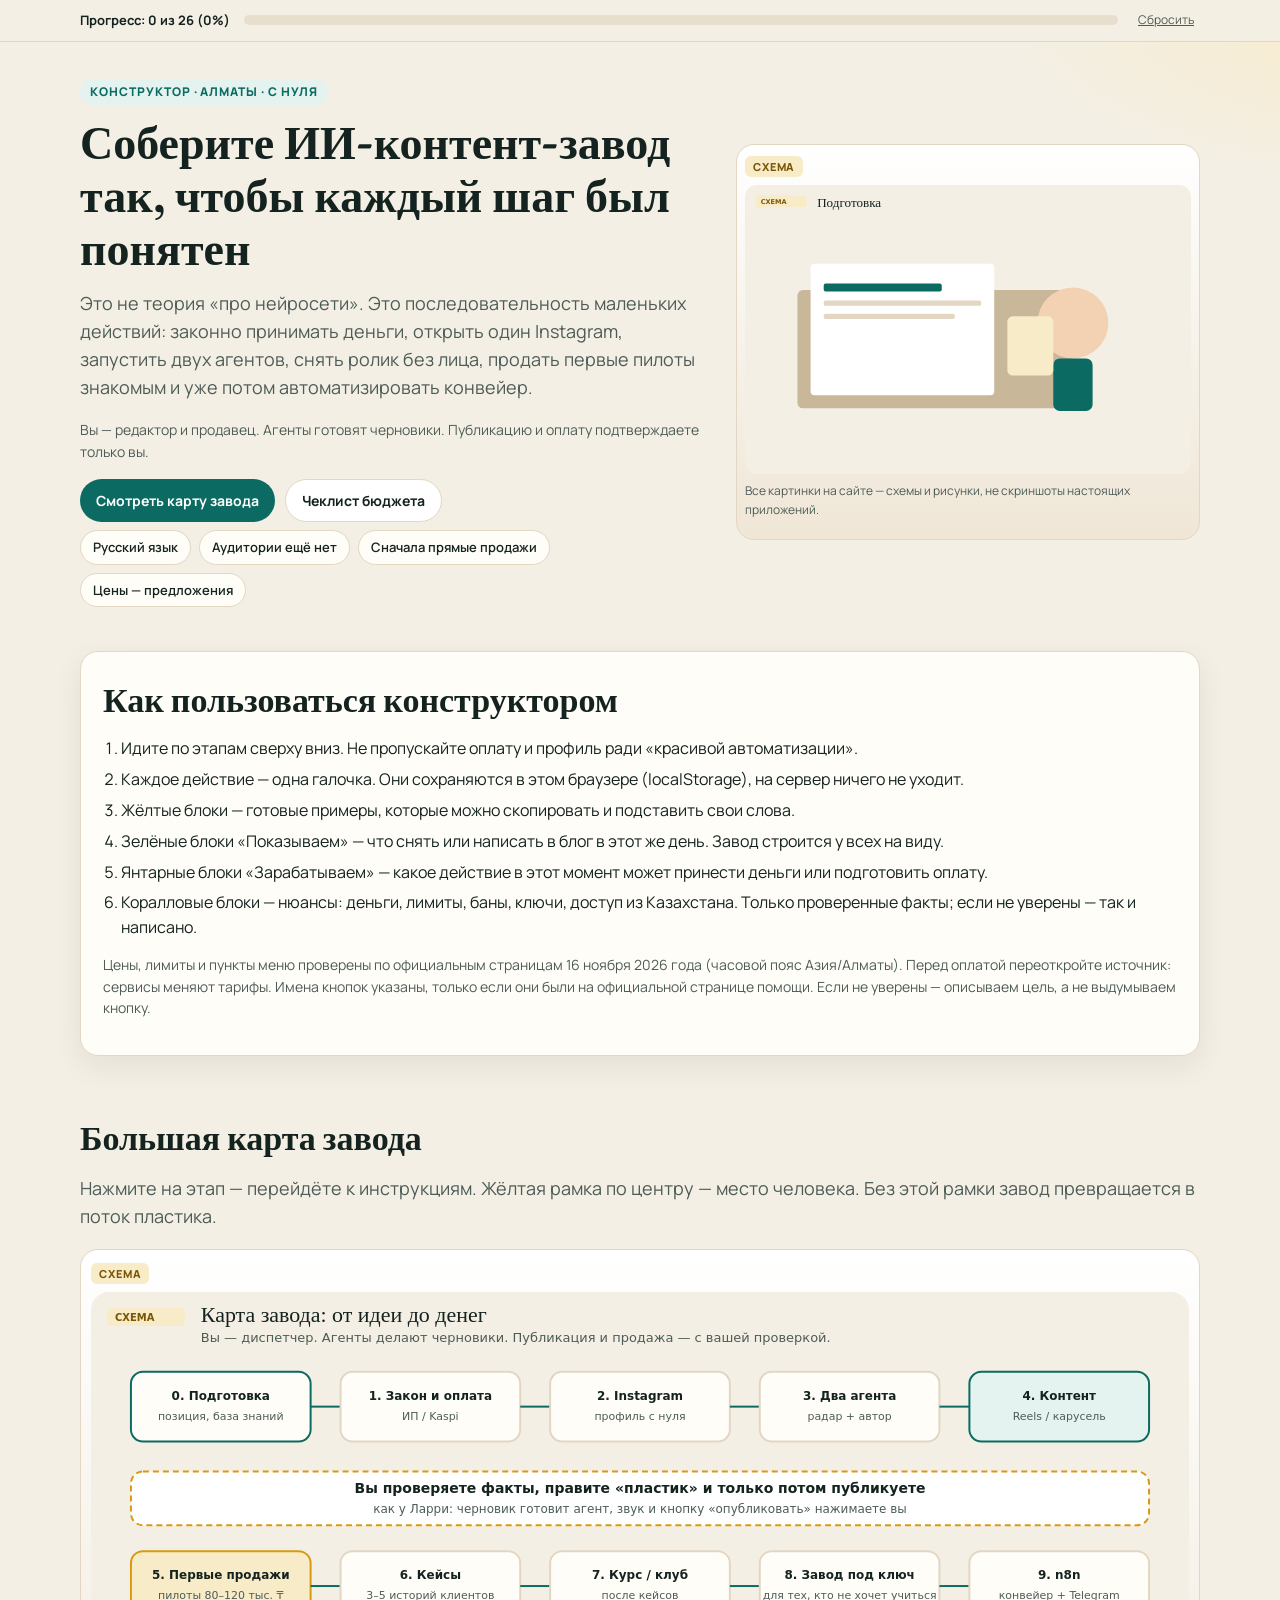
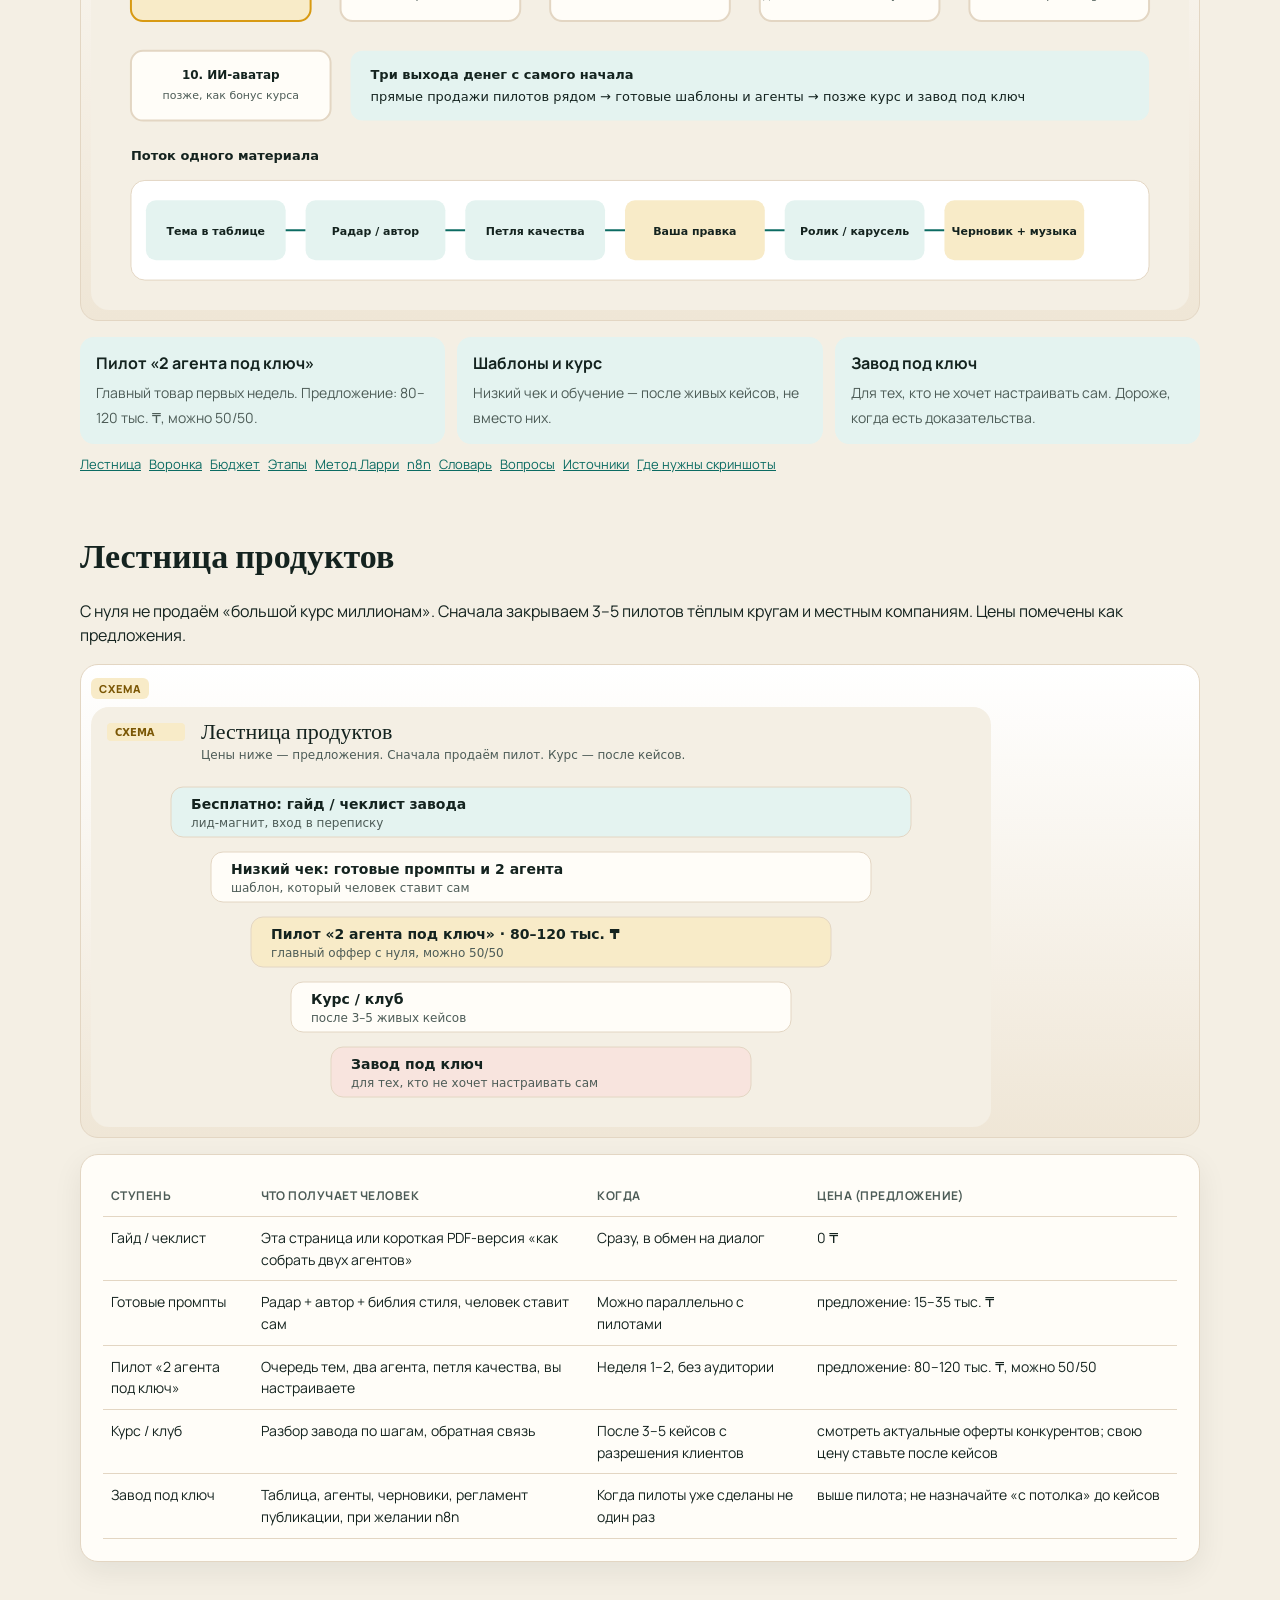
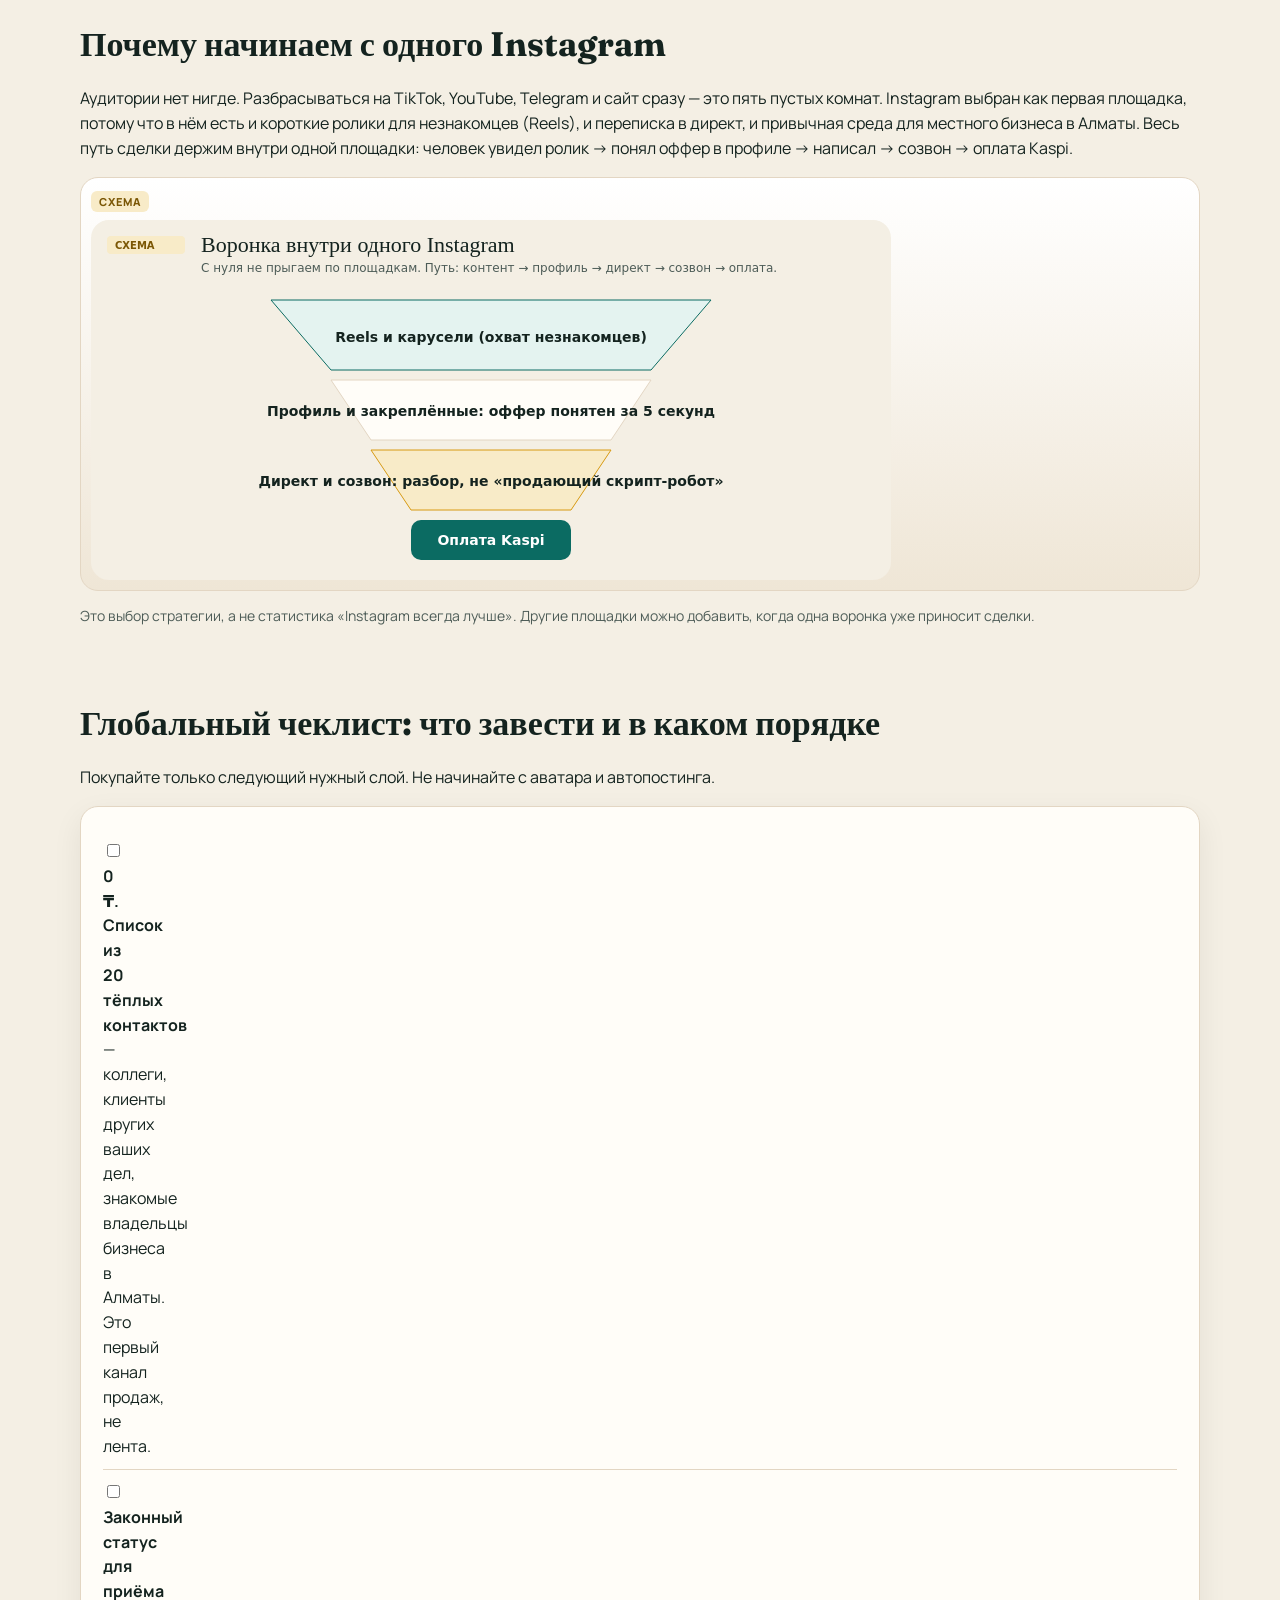
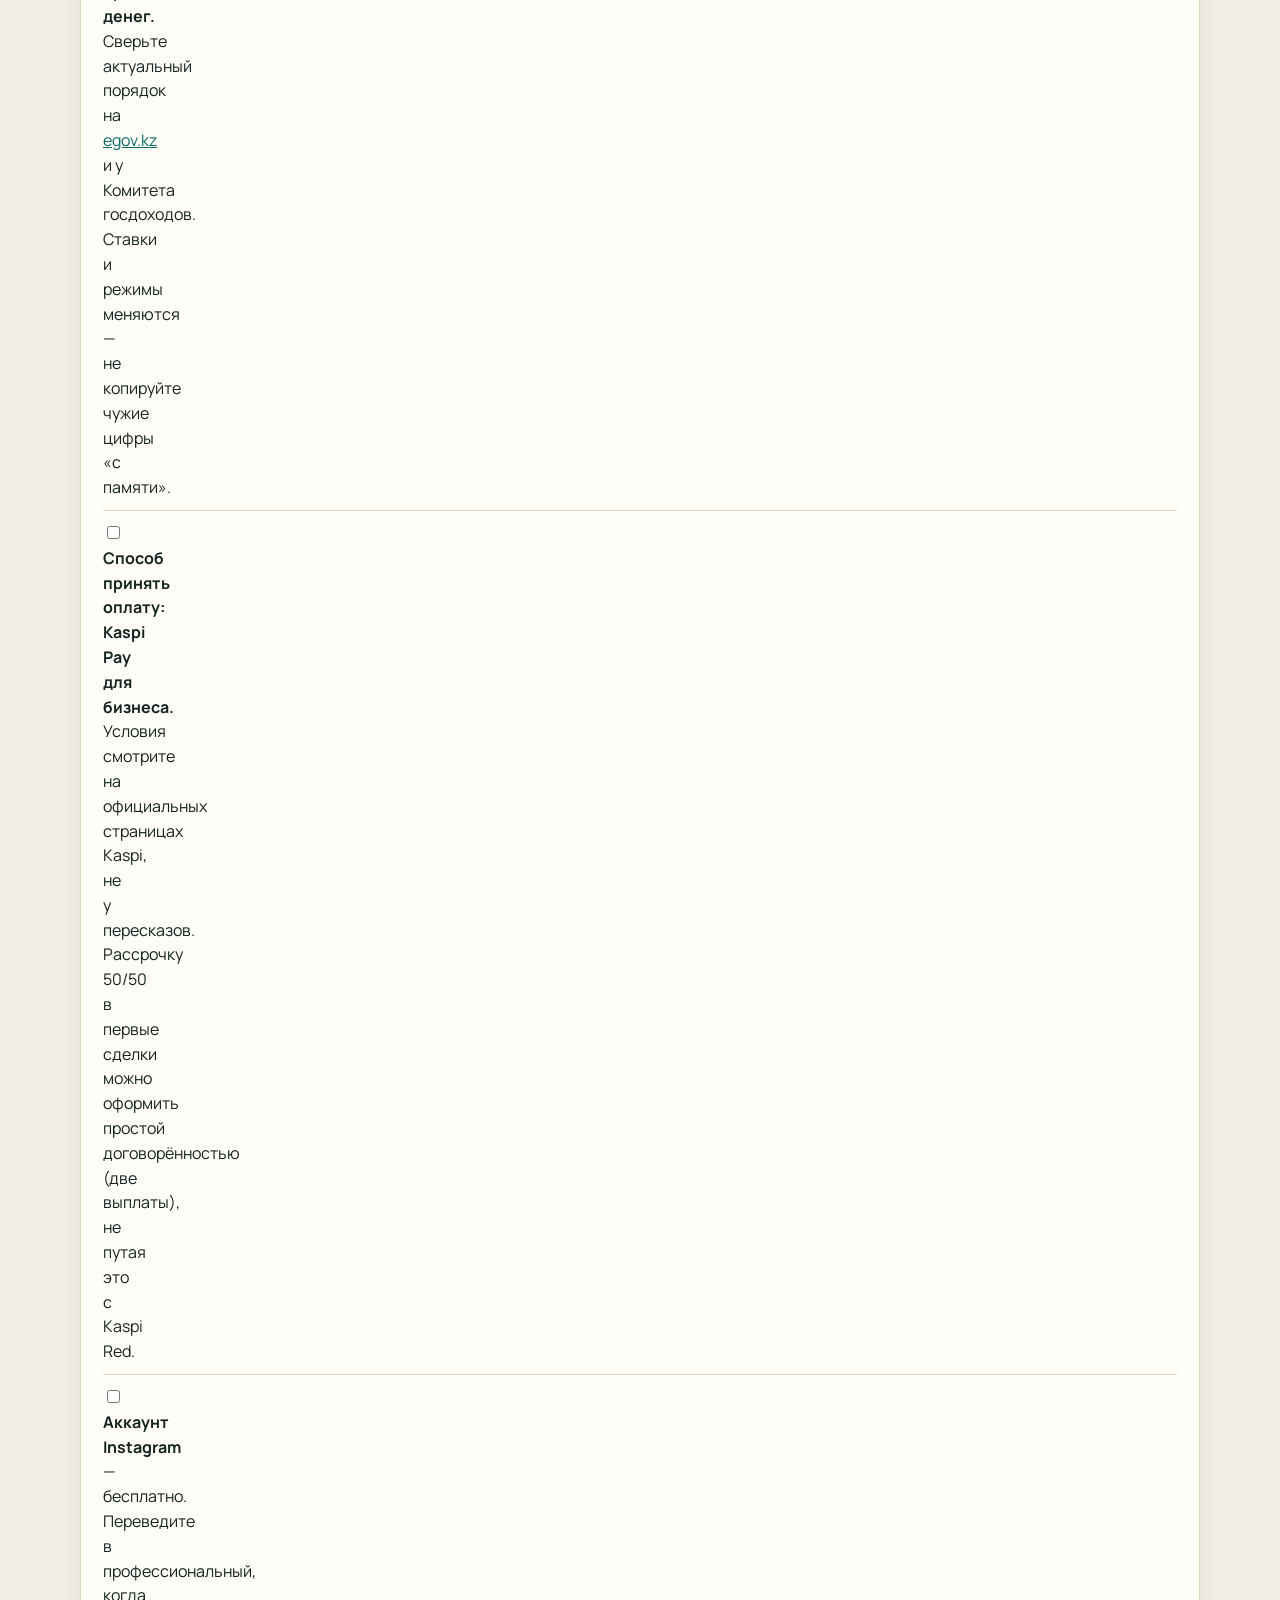
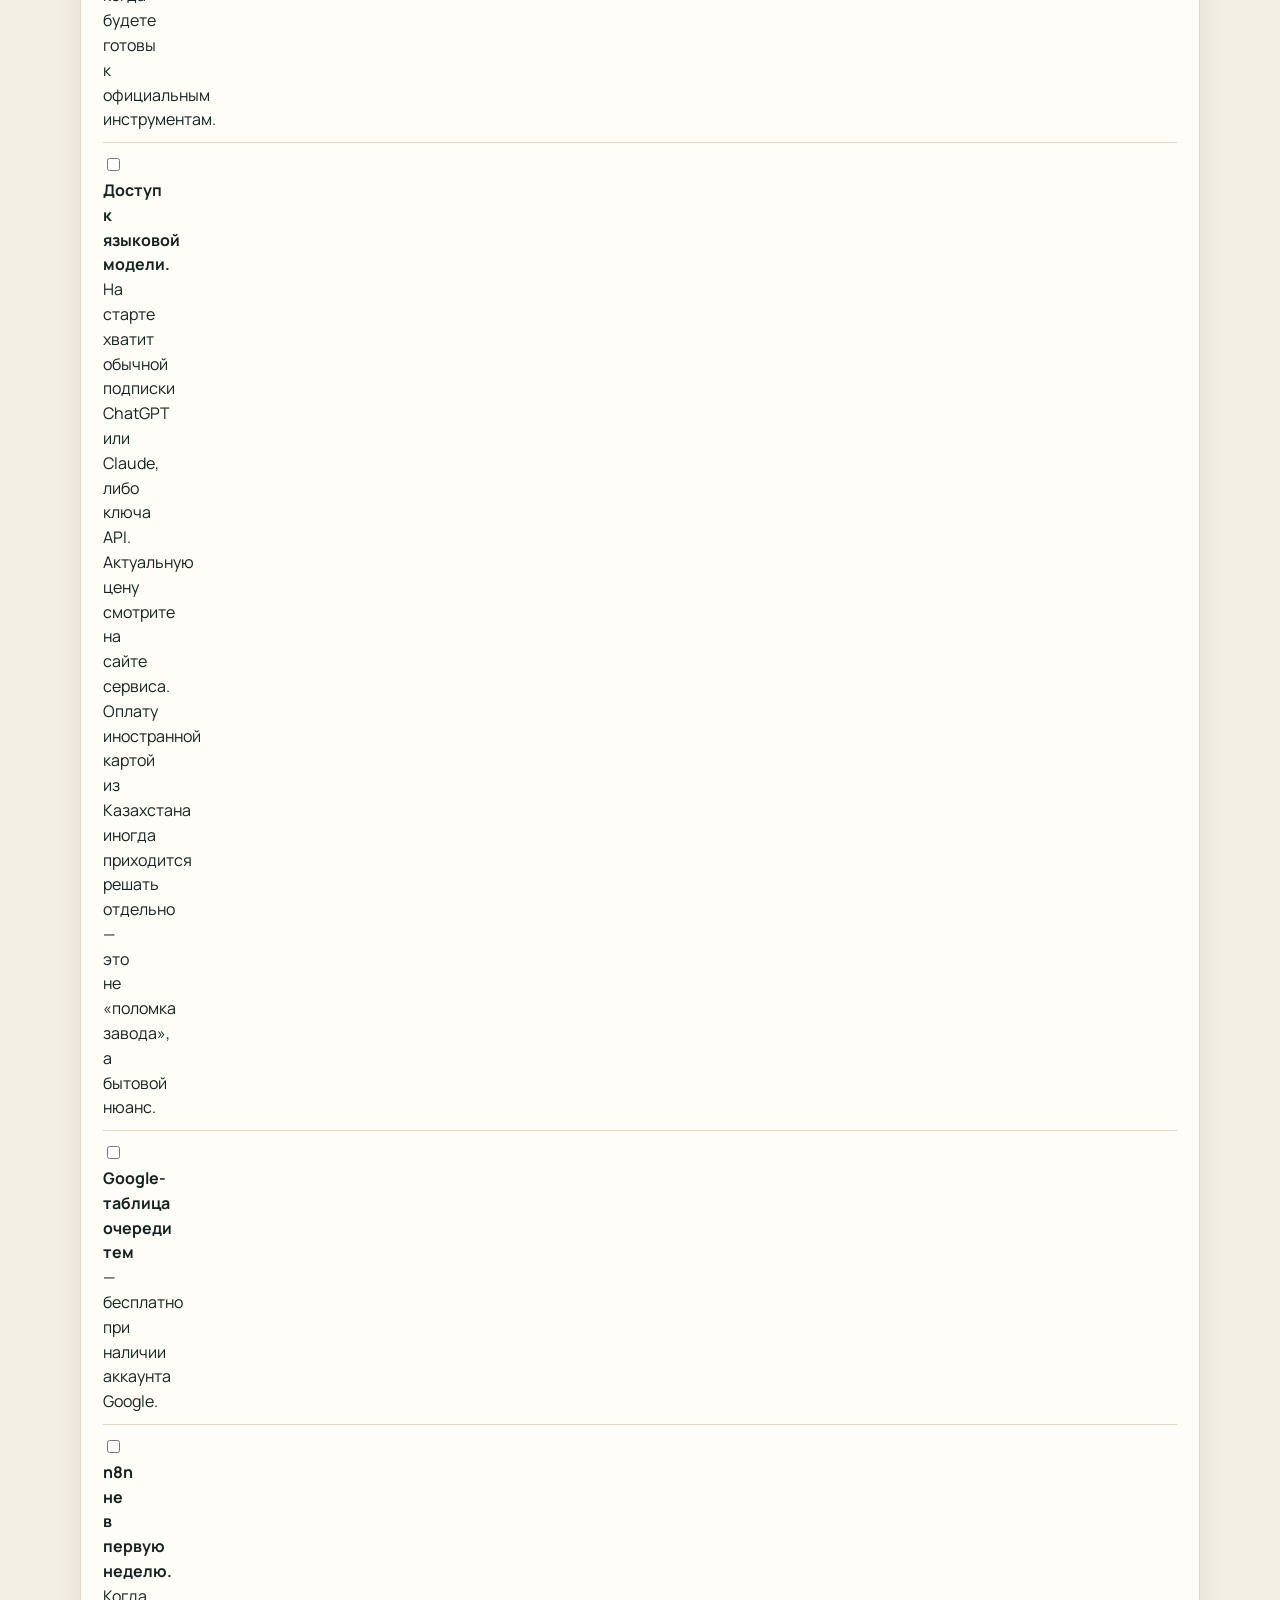
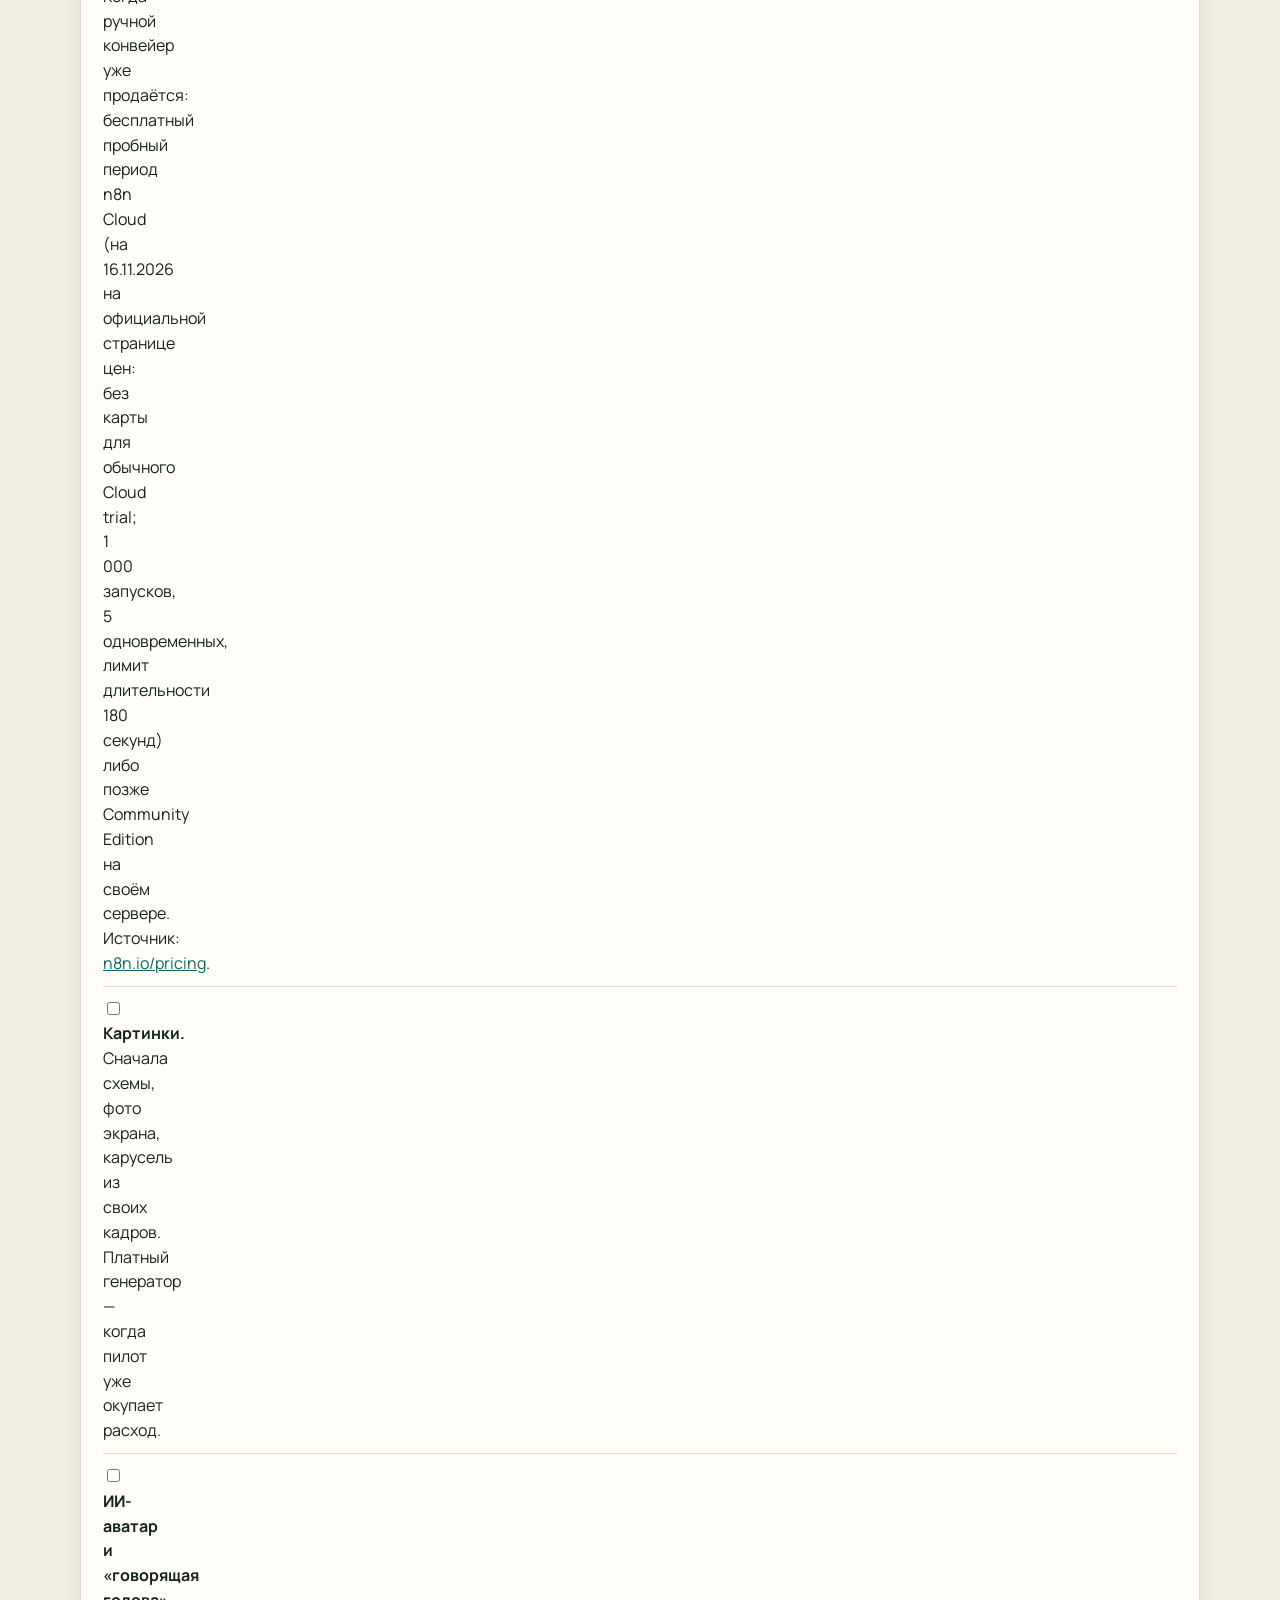
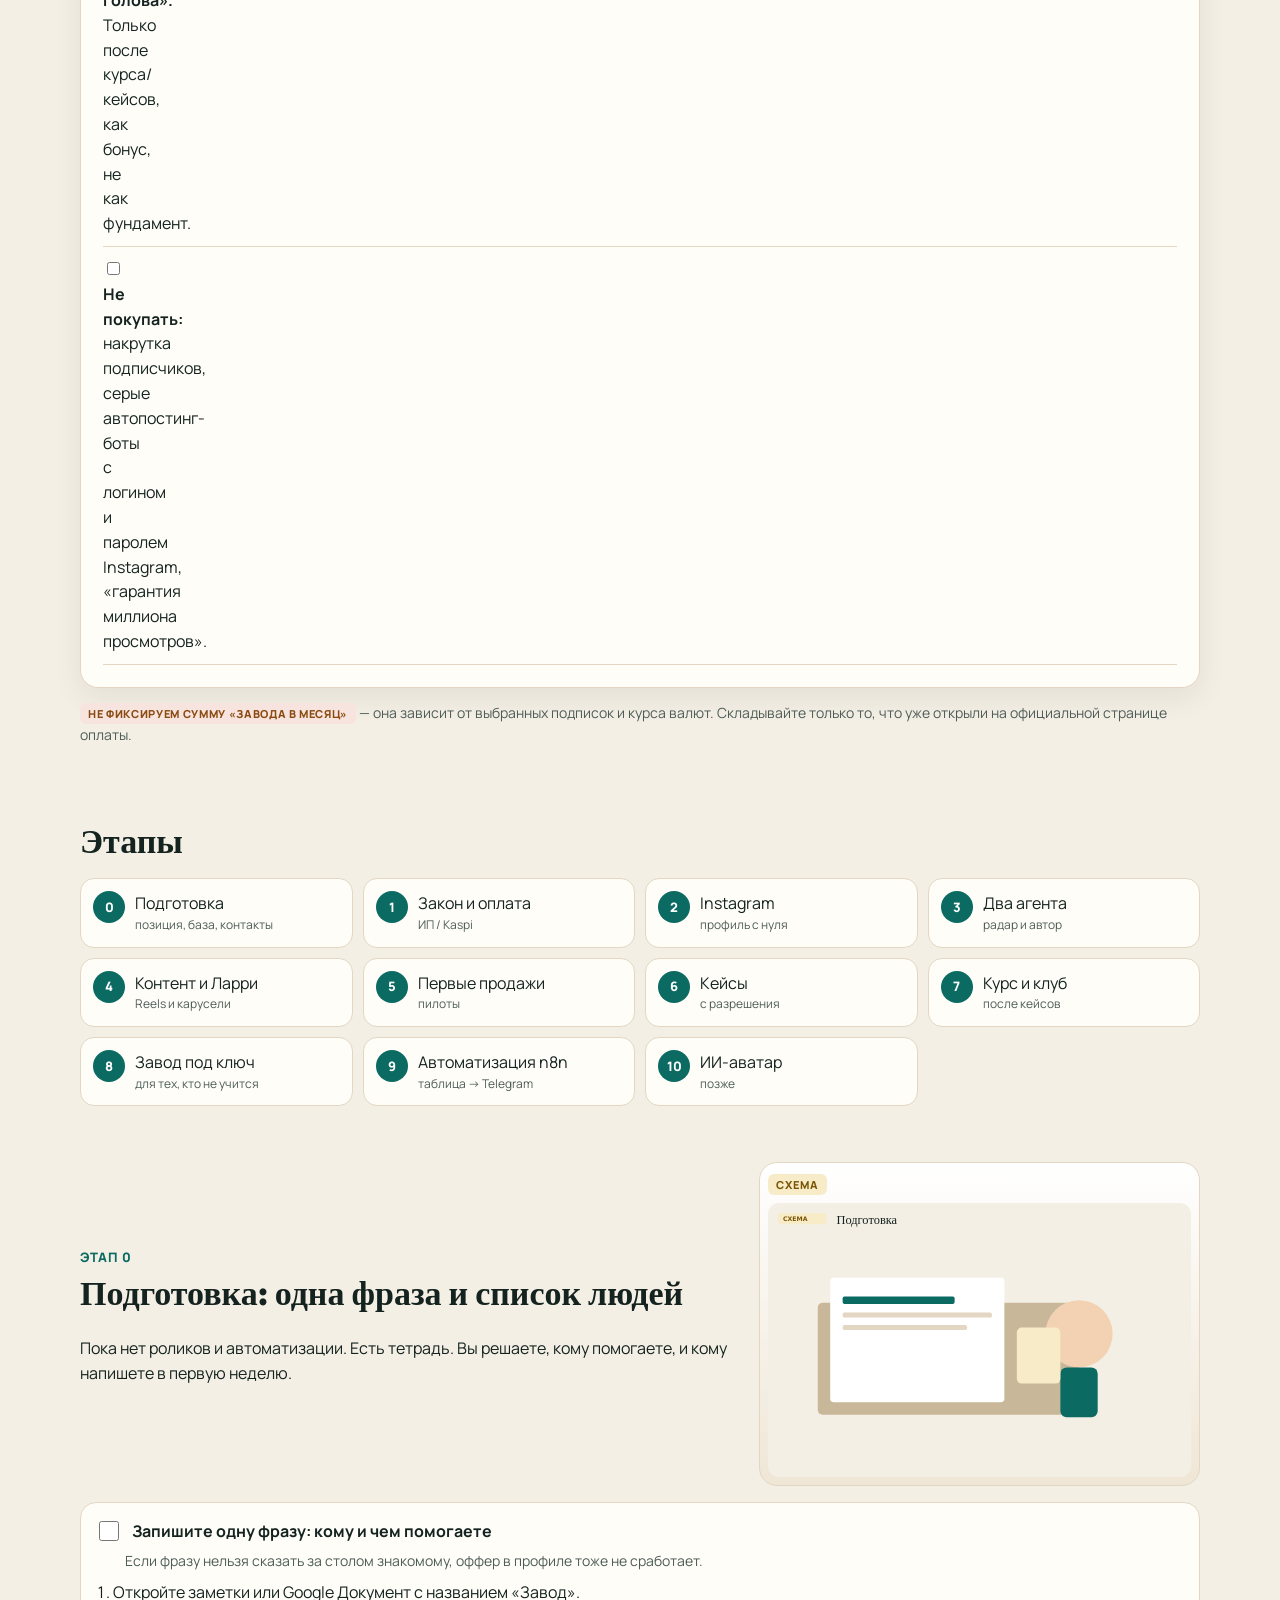
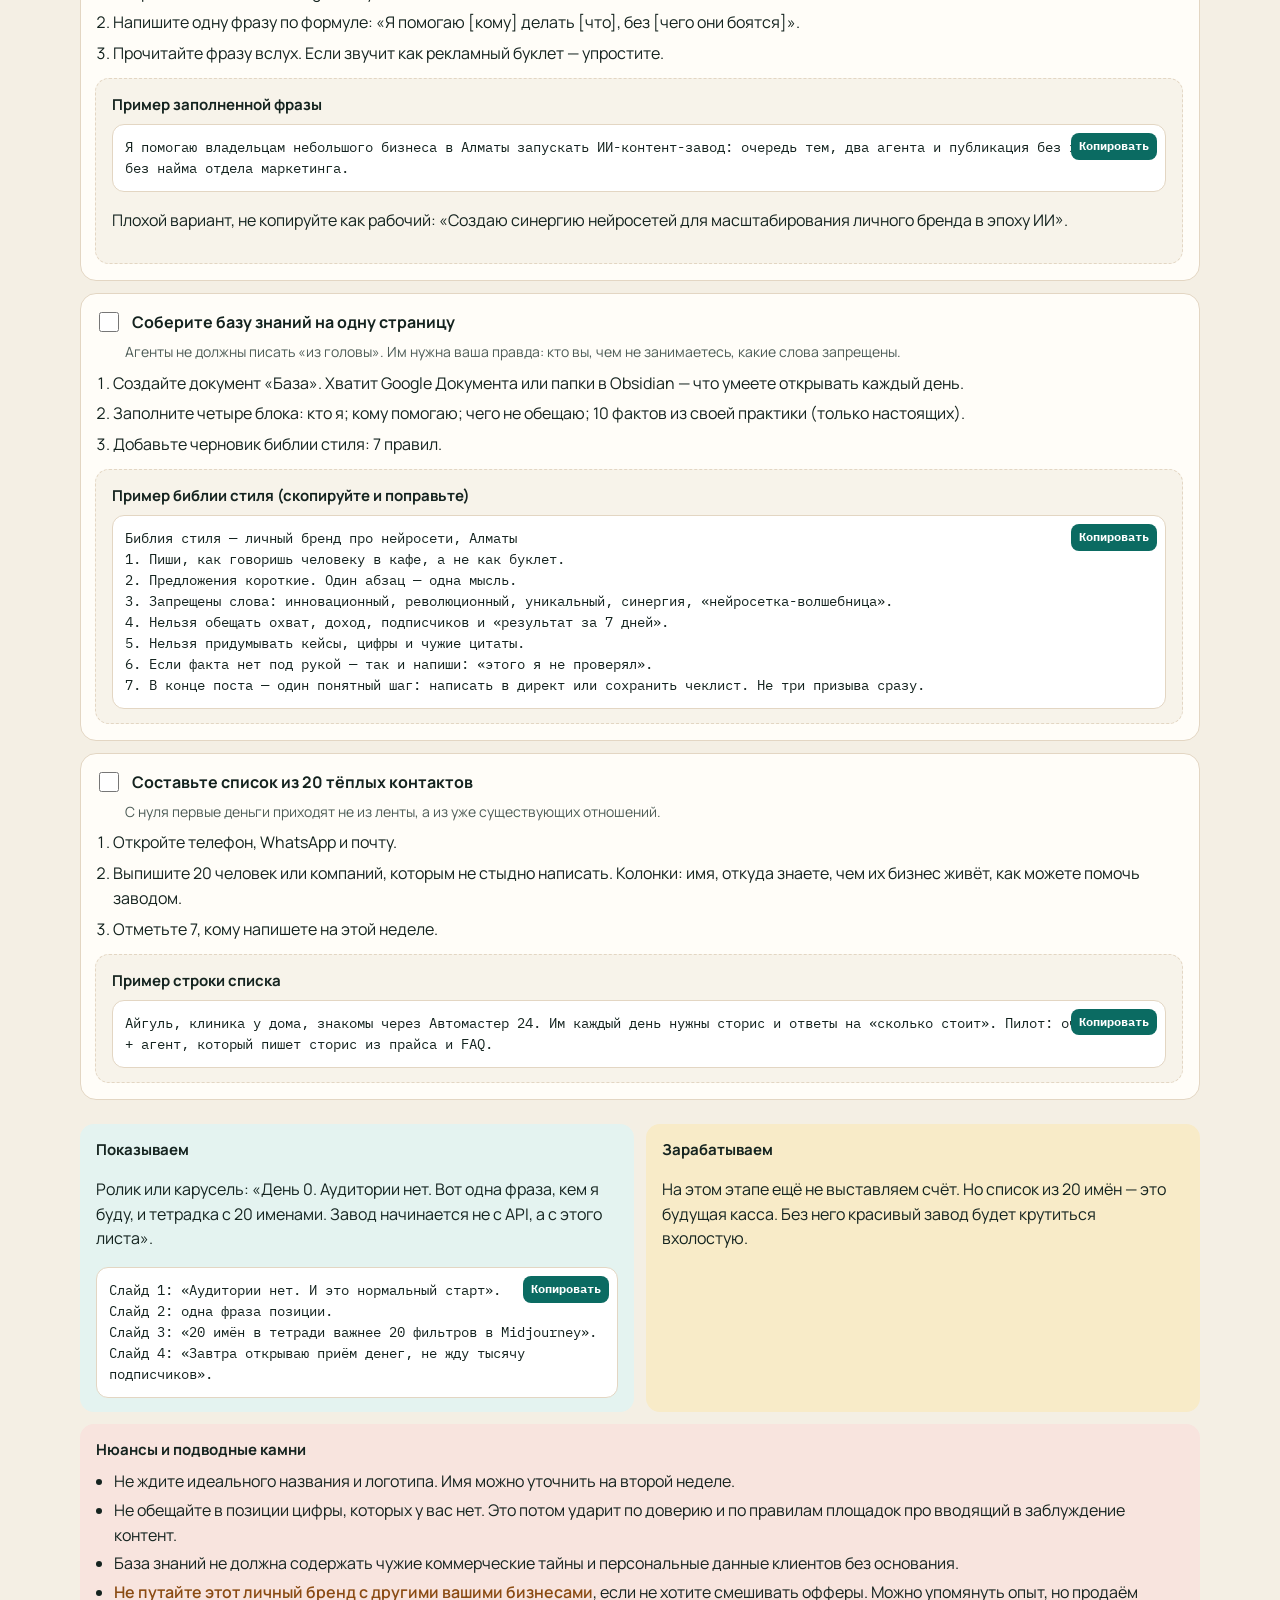
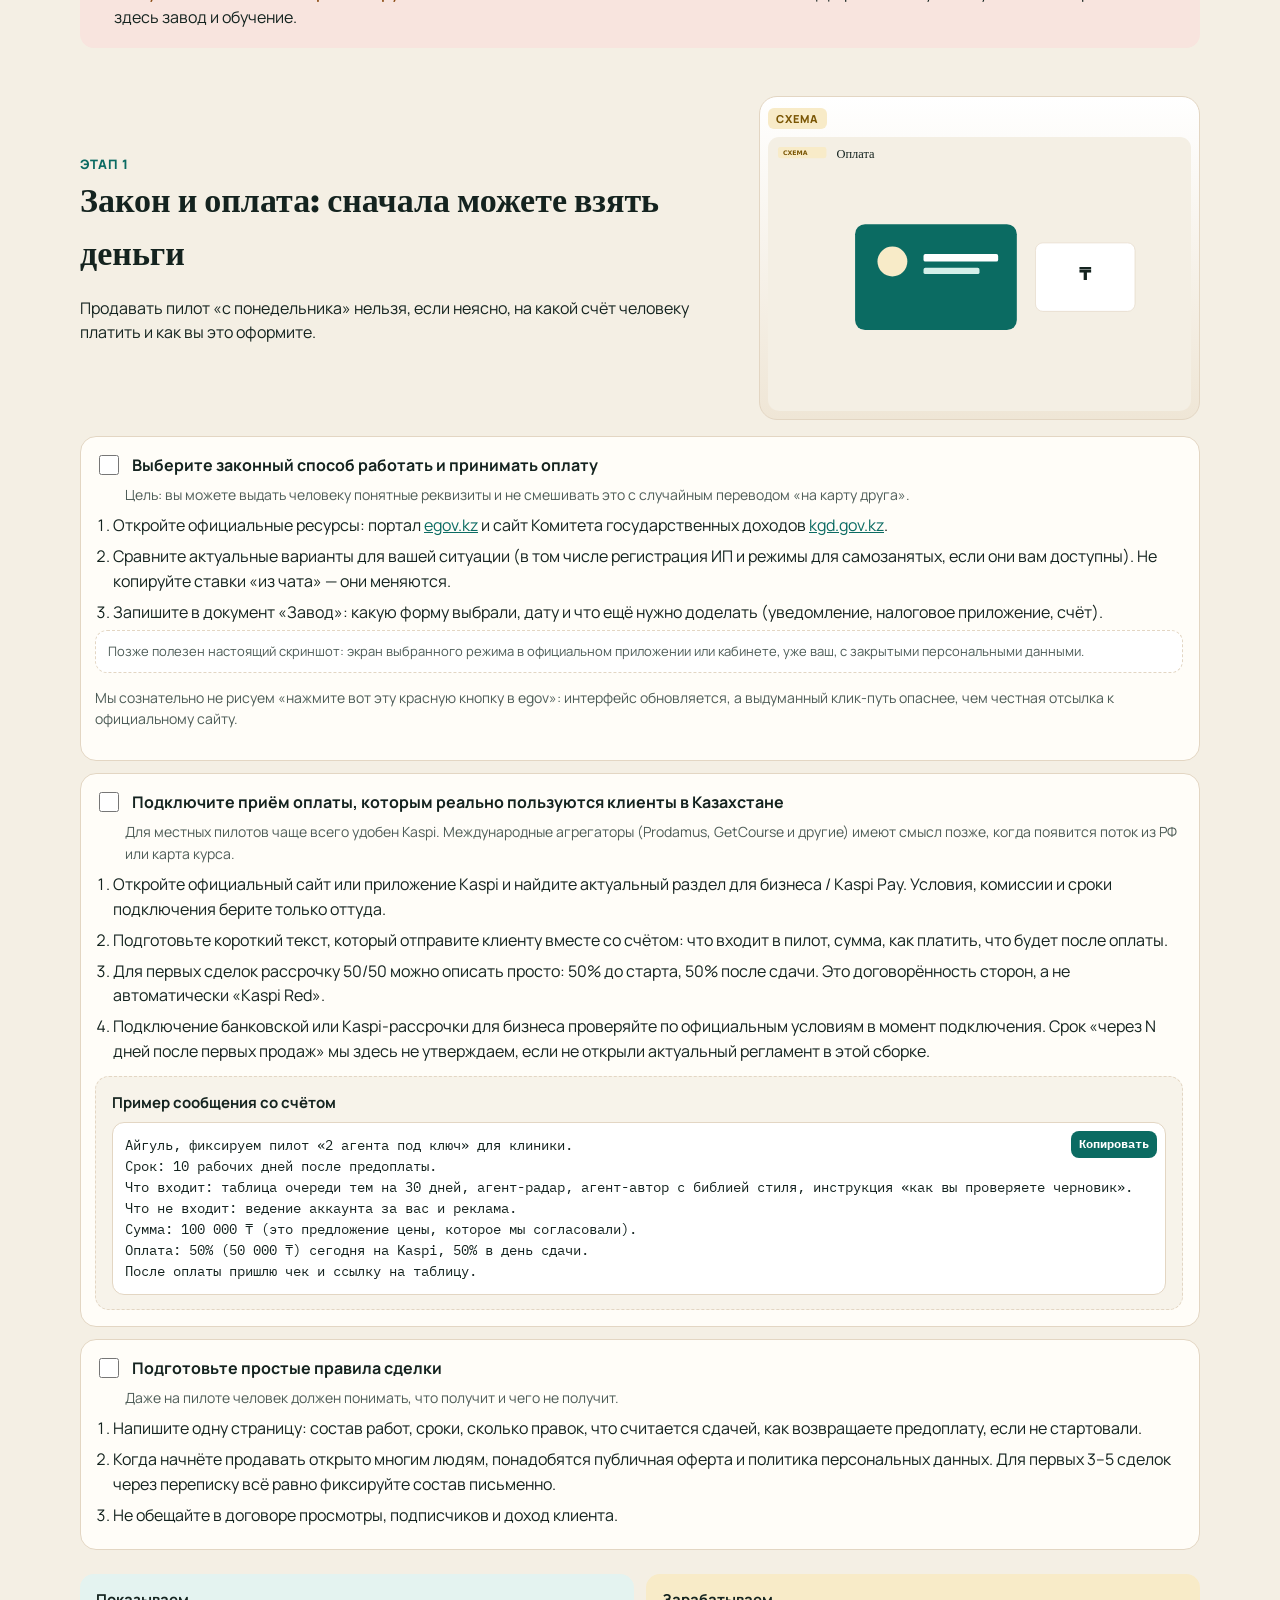
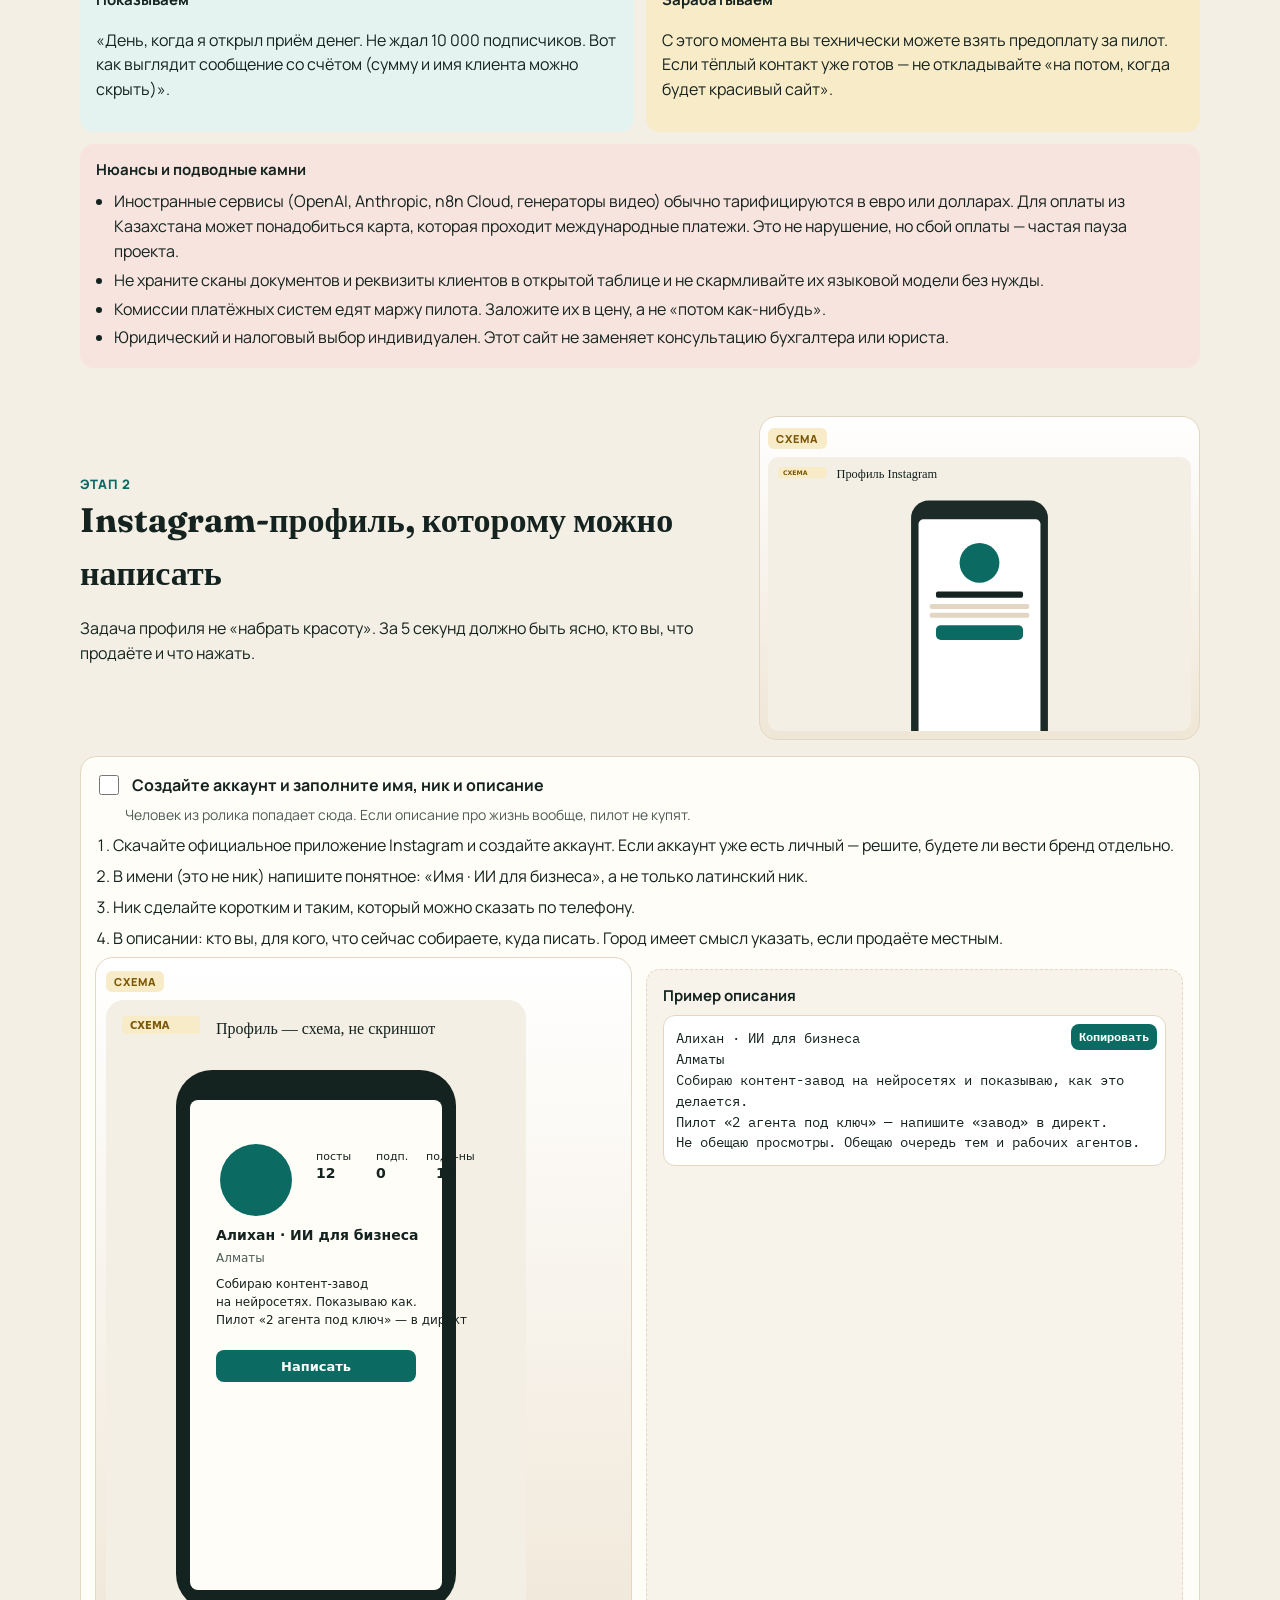
==== index.html @ 5fd1d294 "Add Russian step-by-step constructor site for the AI content factory Static pages cover positioning," ====
<!DOCTYPE html>
<html lang="ru">
<head>
  <meta charset="utf-8">
  <meta name="viewport" content="width=device-width, initial-scale=1">
  <title>Конструктор ИИ-контент-завода</title>
  <meta name="description" content="Пошаговый конструктор: личный бренд в нейросетях с нуля, Instagram, два агента, продажи пилотов, n8n и метод Ларри для Reels и каруселей.">
  <link rel="icon" href="img/favicon.svg" type="image/svg+xml">
  <link rel="preconnect" href="https://fonts.googleapis.com">
  <link rel="preconnect" href="https://fonts.gstatic.com" crossorigin>
  <link href="https://fonts.googleapis.com/css2?family=Fraunces:opsz,wght@9..144,600&family=IBM+Plex+Mono:wght@400;600&family=Manrope:wght@400;600;700;800&display=swap" rel="stylesheet">
  <link rel="stylesheet" href="css/styles.css">
</head>
<body>
  <div class="progress-bar">
    <div class="inner wrap">
      <div class="label">Прогресс: 0 из 0 (0%)</div>
      <div class="track" aria-hidden="true"><div class="fill"></div></div>
      <button type="button" class="reset">Сбросить</button>
    </div>
  </div>

  <header class="hero">
    <div class="wrap hero-grid">
      <div>
        <span class="eyebrow">Конструктор · Алматы · с нуля</span>
        <h1>Соберите ИИ-контент-завод так, чтобы каждый шаг был понятен</h1>
        <p class="lead">Это не теория «про нейросети». Это последовательность маленьких действий: законно принимать деньги, открыть один Instagram, запустить двух агентов, снять ролик без лица, продать первые пилоты знакомым и уже потом автоматизировать конвейер.</p>
        <p class="kicker">Вы — редактор и продавец. Агенты готовят черновики. Публикацию и оплату подтверждаете только вы.</p>
        <div class="hero-actions">
          <a class="btn" href="#map">Смотреть карту завода</a>
          <a class="btn secondary" href="#budget">Чеклист бюджета</a>
        </div>
        <div class="chips">
          <span class="chip">Русский язык</span>
          <span class="chip">Аудитории ещё нет</span>
          <span class="chip">Сначала прямые продажи</span>
          <span class="chip">Цены — предложения</span>
        </div>
      </div>
      <div class="illust">
        <span class="schema-tag">Схема</span>
        <img src="img/stage-00.svg" alt="Схема: человек за столом записывает одну ясную фразу, кем он будет">
        <p class="caption">Все картинки на сайте — схемы и рисунки, не скриншоты настоящих приложений.</p>
      </div>
    </div>
  </header>

  <main>
    <section class="section" id="how">
      <div class="wrap card">
        <h2>Как пользоваться конструктором</h2>
        <ol class="tiny">
          <li>Идите по этапам сверху вниз. Не пропускайте оплату и профиль ради «красивой автоматизации».</li>
          <li>Каждое действие — одна галочка. Они сохраняются в этом браузере (localStorage), на сервер ничего не уходит.</li>
          <li>Жёлтые блоки — готовые примеры, которые можно скопировать и подставить свои слова.</li>
          <li>Зелёные блоки «Показываем» — что снять или написать в блог в этот же день. Завод строится у всех на виду.</li>
          <li>Янтарные блоки «Зарабатываем» — какое действие в этот момент может принести деньги или подготовить оплату.</li>
          <li>Коралловые блоки — нюансы: деньги, лимиты, баны, ключи, доступ из Казахстана. Только проверенные факты; если не уверены — так и написано.</li>
        </ol>
        <p class="note">Цены, лимиты и пункты меню проверены по официальным страницам 16 ноября 2026 года (часовой пояс Азия/Алматы). Перед оплатой переоткройте источник: сервисы меняют тарифы. Имена кнопок указаны, только если они были на официальной странице помощи. Если не уверены — описываем цель, а не выдумываем кнопку.</p>
      </div>
    </section>

    <section class="section anchor" id="map">
      <div class="wrap">
        <h2>Большая карта завода</h2>
        <p class="lead">Нажмите на этап — перейдёте к инструкциям. Жёлтая рамка по центру — место человека. Без этой рамки завод превращается в поток пластика.</p>
        <div class="system-map schema-frame">
          <span class="schema-tag">Схема</span>
          <img class="map" src="img/system-map.svg" alt="Карта из 11 этапов: подготовка, оплата, Instagram, два агента, контент, продажи, кейсы, курс, завод под ключ, n8n, аватар">
        </div>
        <div class="end-grid">
          <div class="end-item"><strong>Пилот «2 агента под ключ»</strong><span>Главный товар первых недель. Предложение: 80–120 тыс. ₸, можно 50/50.</span></div>
          <div class="end-item"><strong>Шаблоны и курс</strong><span>Низкий чек и обучение — после живых кейсов, не вместо них.</span></div>
          <div class="end-item"><strong>Завод под ключ</strong><span>Для тех, кто не хочет настраивать сам. Дороже, когда есть доказательства.</span></div>
        </div>
        <div class="toc-mini">
          <a href="#ladder">Лестница</a>
          <a href="#funnel">Воронка</a>
          <a href="#budget">Бюджет</a>
          <a href="#stages">Этапы</a>
          <a href="#larry">Метод Ларри</a>
          <a href="#n8n">n8n</a>
          <a href="#glossary">Словарь</a>
          <a href="#faq">Вопросы</a>
          <a href="#sources">Источники</a>
          <a href="#screenshots">Где нужны скриншоты</a>
        </div>
      </div>
    </section>

    <section class="section anchor" id="ladder">
      <div class="wrap">
        <h2>Лестница продуктов</h2>
        <p>С нуля не продаём «большой курс миллионам». Сначала закрываем 3–5 пилотов тёплым кругам и местным компаниям. Цены помечены как предложения.</p>
        <div class="schema-frame">
          <span class="schema-tag">Схема</span>
          <img src="img/ladder.svg" alt="Лестница: бесплатный гайд, низкий чек, пилот 80-120 тысяч тенге, курс, завод под ключ">
        </div>
        <div class="card" style="margin-top:16px; overflow:auto">
          <table>
            <thead>
              <tr><th>Ступень</th><th>Что получает человек</th><th>Когда</th><th>Цена (предложение)</th></tr>
            </thead>
            <tbody>
              <tr><td>Гайд / чеклист</td><td>Эта страница или короткая PDF-версия «как собрать двух агентов»</td><td>Сразу, в обмен на диалог</td><td>0 ₸</td></tr>
              <tr><td>Готовые промпты</td><td>Радар + автор + библия стиля, человек ставит сам</td><td>Можно параллельно с пилотами</td><td>предложение: 15–35 тыс. ₸</td></tr>
              <tr><td>Пилот «2 агента под ключ»</td><td>Очередь тем, два агента, петля качества, вы настраиваете</td><td>Неделя 1–2, без аудитории</td><td>предложение: 80–120 тыс. ₸, можно 50/50</td></tr>
              <tr><td>Курс / клуб</td><td>Разбор завода по шагам, обратная связь</td><td>После 3–5 кейсов с разрешения клиентов</td><td>смотреть актуальные оферты конкурентов; свою цену ставьте после кейсов</td></tr>
              <tr><td>Завод под ключ</td><td>Таблица, агенты, черновики, регламент публикации, при желании n8n</td><td>Когда пилоты уже сделаны не один раз</td><td>выше пилота; не назначайте «с потолка» до кейсов</td></tr>
            </tbody>
          </table>
        </div>
      </div>
    </section>

    <section class="section anchor" id="funnel">
      <div class="wrap">
        <h2>Почему начинаем с одного Instagram</h2>
        <p>Аудитории нет нигде. Разбрасываться на TikTok, YouTube, Telegram и сайт сразу — это пять пустых комнат. Instagram выбран как первая площадка, потому что в нём есть и короткие ролики для незнакомцев (Reels), и переписка в директ, и привычная среда для местного бизнеса в Алматы. Весь путь сделки держим внутри одной площадки: человек увидел ролик → понял оффер в профиле → написал → созвон → оплата Kaspi.</p>
        <div class="schema-frame">
          <span class="schema-tag">Схема</span>
          <img src="img/funnel.svg" alt="Воронка: Reels и карусели, профиль, директ и созвон, оплата Kaspi">
        </div>
        <p class="note">Это выбор стратегии, а не статистика «Instagram всегда лучше». Другие площадки можно добавить, когда одна воронка уже приносит сделки.</p>
      </div>
    </section>

    <section class="section anchor" id="budget">
      <div class="wrap">
        <h2>Глобальный чеклист: что завести и в каком порядке</h2>
        <p>Покупайте только следующий нужный слой. Не начинайте с аватара и автопостинга.</p>
        <div class="card">
          <div class="budget-item"><label><input type="checkbox" id="b01"> <strong>0 ₸. Список из 20 тёплых контактов</strong> — коллеги, клиенты других ваших дел, знакомые владельцы бизнеса в Алматы. Это первый канал продаж, не лента.</label></div>
          <div class="budget-item"><label><input type="checkbox" id="b02"> <strong>Законный статус для приёма денег.</strong> Сверьте актуальный порядок на <a href="https://egov.kz" rel="noopener">egov.kz</a> и у Комитета госдоходов. Ставки и режимы меняются — не копируйте чужие цифры «с памяти».</label></div>
          <div class="budget-item"><label><input type="checkbox" id="b03"> <strong>Способ принять оплату: Kaspi Pay для бизнеса.</strong> Условия смотрите на официальных страницах Kaspi, не у пересказов. Рассрочку 50/50 в первые сделки можно оформить простой договорённостью (две выплаты), не путая это с Kaspi Red.</label></div>
          <div class="budget-item"><label><input type="checkbox" id="b04"> <strong>Аккаунт Instagram</strong> — бесплатно. Переведите в профессиональный, когда будете готовы к официальным инструментам.</label></div>
          <div class="budget-item"><label><input type="checkbox" id="b05"> <strong>Доступ к языковой модели.</strong> На старте хватит обычной подписки ChatGPT или Claude, либо ключа API. Актуальную цену смотрите на сайте сервиса. Оплату иностранной картой из Казахстана иногда приходится решать отдельно — это не «поломка завода», а бытовой нюанс.</label></div>
          <div class="budget-item"><label><input type="checkbox" id="b06"> <strong>Google-таблица очереди тем</strong> — бесплатно при наличии аккаунта Google.</label></div>
          <div class="budget-item"><label><input type="checkbox" id="b07"> <strong>n8n не в первую неделю.</strong> Когда ручной конвейер уже продаётся: бесплатный пробный период n8n Cloud (на 16.11.2026 на официальной странице цен: без карты для обычного Cloud trial; 1 000 запусков, 5 одновременных, лимит длительности 180 секунд) либо позже Community Edition на своём сервере. Источник: <a href="https://n8n.io/pricing/">n8n.io/pricing</a>.</label></div>
          <div class="budget-item"><label><input type="checkbox" id="b08"> <strong>Картинки.</strong> Сначала схемы, фото экрана, карусель из своих кадров. Платный генератор — когда пилот уже окупает расход.</label></div>
          <div class="budget-item"><label><input type="checkbox" id="b09"> <strong>ИИ-аватар и «говорящая голова».</strong> Только после курса/кейсов, как бонус, не как фундамент.</label></div>
          <div class="budget-item"><label><input type="checkbox" id="b10"> <strong>Не покупать:</strong> накрутка подписчиков, серые автопостинг-боты с логином и паролем Instagram, «гарантия миллиона просмотров».</label></div>
        </div>
        <p class="note"><span class="tag tag-uncertain">Не фиксируем сумму «завода в месяц»</span> — она зависит от выбранных подписок и курса валют. Складывайте только то, что уже открыли на официальной странице оплаты.</p>
      </div>
    </section>

    <section class="section anchor" id="stages">
      <div class="wrap">
        <h2>Этапы</h2>
        <nav class="stage-nav" aria-label="Этапы конструктора">
          <a href="#stage-0"><span class="num">0</span><span>Подготовка<small>позиция, база, контакты</small></span></a>
          <a href="#stage-1"><span class="num">1</span><span>Закон и оплата<small>ИП / Kaspi</small></span></a>
          <a href="#stage-2"><span class="num">2</span><span>Instagram<small>профиль с нуля</small></span></a>
          <a href="#stage-3"><span class="num">3</span><span>Два агента<small>радар и автор</small></span></a>
          <a href="#stage-4"><span class="num">4</span><span>Контент и Ларри<small>Reels и карусели</small></span></a>
          <a href="#stage-5"><span class="num">5</span><span>Первые продажи<small>пилоты</small></span></a>
          <a href="#stage-6"><span class="num">6</span><span>Кейсы<small>с разрешения</small></span></a>
          <a href="#stage-7"><span class="num">7</span><span>Курс и клуб<small>после кейсов</small></span></a>
          <a href="#stage-8"><span class="num">8</span><span>Завод под ключ<small>для тех, кто не учится</small></span></a>
          <a href="#stage-9"><span class="num">9</span><span>Автоматизация n8n<small>таблица → Telegram</small></span></a>
          <a href="#stage-10"><span class="num">10</span><span>ИИ-аватар<small>позже</small></span></a>
        </nav>
      </div>
    </section>

<section class="stage anchor" id="stage-0">
  <div class="wrap">
    <div class="stage-head">
      <div>
        <div class="stage-id">ЭТАП 0</div>
        <h2>Подготовка: одна фраза и список людей</h2>
        <p>Пока нет роликов и автоматизации. Есть тетрадь. Вы решаете, кому помогаете, и кому напишете в первую неделю.</p>
      </div>
      <div class="illust">
        <span class="schema-tag">Схема</span>
        <img src="img/stage-00.svg" alt="Рисунок: стол, блокнот и человек, который записывает позицию">
      </div>
    </div>

    
    <div class="step">
      <div class="step-top">
        <input type="checkbox" id="s0-1">
        <label for="s0-1">Запишите одну фразу: кому и чем помогаете</label>
      </div>
      <p class="why">Если фразу нельзя сказать за столом знакомому, оффер в профиле тоже не сработает.</p>
      <ol class="actions tiny"><li>Откройте заметки или Google Документ с названием «Завод».</li>
<li>Напишите одну фразу по формуле: «Я помогаю [кому] делать [что], без [чего они боятся]».</li>
<li>Прочитайте фразу вслух. Если звучит как рекламный буклет — упростите.</li></ol>
      <div class="example"><h4>Пример заполненной фразы</h4>
         <div class="pre">Я помогаю владельцам небольшого бизнеса в Алматы запускать ИИ-контент-завод: очередь тем, два агента и публикация без хаоса — без найма отдела маркетинга.</div>
         <p>Плохой вариант, не копируйте как рабочий: «Создаю синергию нейросетей для масштабирования личного бренда в эпоху ИИ».</p></div>
    </div>
    

    
    <div class="step">
      <div class="step-top">
        <input type="checkbox" id="s0-2">
        <label for="s0-2">Соберите базу знаний на одну страницу</label>
      </div>
      <p class="why">Агенты не должны писать «из головы». Им нужна ваша правда: кто вы, чем не занимаетесь, какие слова запрещены.</p>
      <ol class="actions tiny"><li>Создайте документ «База». Хватит Google Документа или папки в Obsidian — что умеете открывать каждый день.</li>
<li>Заполните четыре блока: кто я; кому помогаю; чего не обещаю; 10 фактов из своей практики (только настоящих).</li>
<li>Добавьте черновик библии стиля: 7 правил.</li></ol>
      <div class="example"><h4>Пример библии стиля (скопируйте и поправьте)</h4>
         <div class="pre">Библия стиля — личный бренд про нейросети, Алматы
1. Пиши, как говоришь человеку в кафе, а не как буклет.
2. Предложения короткие. Один абзац — одна мысль.
3. Запрещены слова: инновационный, революционный, уникальный, синергия, «нейросетка-волшебница».
4. Нельзя обещать охват, доход, подписчиков и «результат за 7 дней».
5. Нельзя придумывать кейсы, цифры и чужие цитаты.
6. Если факта нет под рукой — так и напиши: «этого я не проверял».
7. В конце поста — один понятный шаг: написать в директ или сохранить чеклист. Не три призыва сразу.</div>
         </div>
    </div>
    

    
    <div class="step">
      <div class="step-top">
        <input type="checkbox" id="s0-3">
        <label for="s0-3">Составьте список из 20 тёплых контактов</label>
      </div>
      <p class="why">С нуля первые деньги приходят не из ленты, а из уже существующих отношений.</p>
      <ol class="actions tiny"><li>Откройте телефон, WhatsApp и почту.</li>
<li>Выпишите 20 человек или компаний, которым не стыдно написать. Колонки: имя, откуда знаете, чем их бизнес живёт, как можете помочь заводом.</li>
<li>Отметьте 7, кому напишете на этой неделе.</li></ol>
      <div class="example"><h4>Пример строки списка</h4>
         <div class="pre">Айгуль, клиника у дома, знакомы через Автомастер 24. Им каждый день нужны сторис и ответы на «сколько стоит». Пилот: очередь тем + агент, который пишет сторис из прайса и FAQ.</div>
         </div>
    </div>
    

    <div class="callout-row">
      <div class="show"><h4>Показываем</h4>
        <p>Ролик или карусель: «День 0. Аудитории нет. Вот одна фраза, кем я буду, и тетрадка с 20 именами. Завод начинается не с API, а с этого листа».</p>
        <div class="pre">Слайд 1: «Аудитории нет. И это нормальный старт».
Слайд 2: одна фраза позиции.
Слайд 3: «20 имён в тетради важнее 20 фильтров в Midjourney».
Слайд 4: «Завтра открываю приём денег, не жду тысячу подписчиков».</div>
      </div>
      <div class="earn"><h4>Зарабатываем</h4>
        <p>На этом этапе ещё не выставляем счёт. Но список из 20 имён — это будущая касса. Без него красивый завод будет крутиться вхолостую.</p>
      </div>
    </div>
    <div class="nuance"><h4>Нюансы и подводные камни</h4>
      <ul class="ok-list">
        <li>Не ждите идеального названия и логотипа. Имя можно уточнить на второй неделе.</li>
        <li>Не обещайте в позиции цифры, которых у вас нет. Это потом ударит по доверию и по правилам площадок про вводящий в заблуждение контент.</li>
        <li>База знаний не должна содержать чужие коммерческие тайны и персональные данные клиентов без основания.</li>
        <li><span class="uncertain">Не путайте этот личный бренд с другими вашими бизнесами</span>, если не хотите смешивать офферы. Можно упомянуть опыт, но продаём здесь завод и обучение.</li>
      </ul>
    </div>
  </div>
</section>

<section class="stage anchor" id="stage-1">
  <div class="wrap">
    <div class="stage-head">
      <div>
        <div class="stage-id">ЭТАП 1</div>
        <h2>Закон и оплата: сначала можете взять деньги</h2>
        <p>Продавать пилот «с понедельника» нельзя, если неясно, на какой счёт человеку платить и как вы это оформите.</p>
      </div>
      <div class="illust">
        <span class="schema-tag">Схема</span>
        <img src="img/stage-01.svg" alt="Рисунок: карта и знак тенге">
      </div>
    </div>

    
    <div class="step">
      <div class="step-top">
        <input type="checkbox" id="s1-1">
        <label for="s1-1">Выберите законный способ работать и принимать оплату</label>
      </div>
      <p class="why">Цель: вы можете выдать человеку понятные реквизиты и не смешивать это с случайным переводом «на карту друга».</p>
      <ol class="actions tiny"><li>Откройте официальные ресурсы: портал <a href='https://egov.kz' rel='noopener'>egov.kz</a> и сайт Комитета государственных доходов <a href='https://kgd.gov.kz' rel='noopener'>kgd.gov.kz</a>.</li>
<li>Сравните актуальные варианты для вашей ситуации (в том числе регистрация ИП и режимы для самозанятых, если они вам доступны). Не копируйте ставки «из чата» — они меняются.</li>
<li>Запишите в документ «Завод»: какую форму выбрали, дату и что ещё нужно доделать (уведомление, налоговое приложение, счёт).</li></ol>
      <div class="shot-later">Позже полезен настоящий скриншот: экран выбранного режима в официальном приложении или кабинете, уже ваш, с закрытыми персональными данными.</div>
         <p class="note">Мы сознательно не рисуем «нажмите вот эту красную кнопку в egov»: интерфейс обновляется, а выдуманный клик-путь опаснее, чем честная отсылка к официальному сайту.</p>
    </div>
    

    
    <div class="step">
      <div class="step-top">
        <input type="checkbox" id="s1-2">
        <label for="s1-2">Подключите приём оплаты, которым реально пользуются клиенты в Казахстане</label>
      </div>
      <p class="why">Для местных пилотов чаще всего удобен Kaspi. Международные агрегаторы (Prodamus, GetCourse и другие) имеют смысл позже, когда появится поток из РФ или карта курса.</p>
      <ol class="actions tiny"><li>Откройте официальный сайт или приложение Kaspi и найдите актуальный раздел для бизнеса / Kaspi Pay. Условия, комиссии и сроки подключения берите только оттуда.</li>
<li>Подготовьте короткий текст, который отправите клиенту вместе со счётом: что входит в пилот, сумма, как платить, что будет после оплаты.</li>
<li>Для первых сделок рассрочку 50/50 можно описать просто: 50% до старта, 50% после сдачи. Это договорённость сторон, а не автоматически «Kaspi Red».</li>
<li>Подключение банковской или Kaspi-рассрочки для бизнеса проверяйте по официальным условиям в момент подключения. Срок «через N дней после первых продаж» мы здесь не утверждаем, если не открыли актуальный регламент в этой сборке.</li></ol>
      <div class="example"><h4>Пример сообщения со счётом</h4>
         <div class="pre">Айгуль, фиксируем пилот «2 агента под ключ» для клиники.
Срок: 10 рабочих дней после предоплаты.
Что входит: таблица очереди тем на 30 дней, агент-радар, агент-автор с библией стиля, инструкция «как вы проверяете черновик».
Что не входит: ведение аккаунта за вас и реклама.
Сумма: 100 000 ₸ (это предложение цены, которое мы согласовали).
Оплата: 50% (50 000 ₸) сегодня на Kaspi, 50% в день сдачи.
После оплаты пришлю чек и ссылку на таблицу.</div>
         </div>
    </div>
    

    
    <div class="step">
      <div class="step-top">
        <input type="checkbox" id="s1-3">
        <label for="s1-3">Подготовьте простые правила сделки</label>
      </div>
      <p class="why">Даже на пилоте человек должен понимать, что получит и чего не получит.</p>
      <ol class="actions tiny"><li>Напишите одну страницу: состав работ, сроки, сколько правок, что считается сдачей, как возвращаете предоплату, если не стартовали.</li>
<li>Когда начнёте продавать открыто многим людям, понадобятся публичная оферта и политика персональных данных. Для первых 3–5 сделок через переписку всё равно фиксируйте состав письменно.</li>
<li>Не обещайте в договоре просмотры, подписчиков и доход клиента.</li></ol>
      
    </div>
    

    <div class="callout-row">
      <div class="show"><h4>Показываем</h4>
        <p>«День, когда я открыл приём денег. Не ждал 10 000 подписчиков. Вот как выглядит сообщение со счётом (сумму и имя клиента можно скрыть)».</p>
      </div>
      <div class="earn"><h4>Зарабатываем</h4>
        <p>С этого момента вы технически можете взять предоплату за пилот. Если тёплый контакт уже готов — не откладывайте «на потом, когда будет красивый сайт».</p>
      </div>
    </div>
    <div class="nuance"><h4>Нюансы и подводные камни</h4>
      <ul class="ok-list">
        <li>Иностранные сервисы (OpenAI, Anthropic, n8n Cloud, генераторы видео) обычно тарифицируются в евро или долларах. Для оплаты из Казахстана может понадобиться карта, которая проходит международные платежи. Это не нарушение, но сбой оплаты — частая пауза проекта.</li>
        <li>Не храните сканы документов и реквизиты клиентов в открытой таблице и не скармливайте их языковой модели без нужды.</li>
        <li>Комиссии платёжных систем едят маржу пилота. Заложите их в цену, а не «потом как-нибудь».</li>
        <li>Юридический и налоговый выбор индивидуален. Этот сайт не заменяет консультацию бухгалтера или юриста.</li>
      </ul>
    </div>
  </div>
</section>

<section class="stage anchor" id="stage-2">
  <div class="wrap">
    <div class="stage-head">
      <div>
        <div class="stage-id">ЭТАП 2</div>
        <h2>Instagram-профиль, которому можно написать</h2>
        <p>Задача профиля не «набрать красоту». За 5 секунд должно быть ясно, кто вы, что продаёте и что нажать.</p>
      </div>
      <div class="illust">
        <span class="schema-tag">Схема</span>
        <img src="img/stage-02.svg" alt="Схематичный телефон с профилем, без копирования интерфейса Instagram">
      </div>
    </div>

    
    <div class="step">
      <div class="step-top">
        <input type="checkbox" id="s2-1">
        <label for="s2-1">Создайте аккаунт и заполните имя, ник и описание</label>
      </div>
      <p class="why">Человек из ролика попадает сюда. Если описание про жизнь вообще, пилот не купят.</p>
      <ol class="actions tiny"><li>Скачайте официальное приложение Instagram и создайте аккаунт. Если аккаунт уже есть личный — решите, будете ли вести бренд отдельно.</li>
<li>В имени (это не ник) напишите понятное: «Имя · ИИ для бизнеса», а не только латинский ник.</li>
<li>Ник сделайте коротким и таким, который можно сказать по телефону.</li>
<li>В описании: кто вы, для кого, что сейчас собираете, куда писать. Город имеет смысл указать, если продаёте местным.</li></ol>
      <div class="two">
         <div class="schema-frame">
           <span class="schema-tag">Схема</span>
           <img src="img/schema-ig-profile.svg" alt="Схема профиля: имя, город, три строки описания и кнопка написать">
           <p class="caption">Это схема, а не настоящий скриншот Instagram.</p>
         </div>
         <div class="example"><h4>Пример описания</h4>
         <div class="pre">Алихан · ИИ для бизнеса
Алматы
Собираю контент-завод на нейросетях и показываю, как это делается.
Пилот «2 агента под ключ» — напишите «завод» в директ.
Не обещаю просмотры. Обещаю очередь тем и рабочих агентов.</div>
         </div></div>
         <div class="shot-later">Позже полезен ваш настоящий скриншот профиля (без чужих чужих данных) — его можно будет поставить рядом со схемой.</div>
    </div>
    

    
    <div class="step">
      <div class="step-top">
        <input type="checkbox" id="s2-2">
        <label for="s2-2">Поставьте понятную аватарку, обложки и первый закреп</label>
      </div>
      <p class="why">Пустой профиль выглядит как брошенный магазин. Не нужно 30 роликов, нужно 3 понятных материала.</p>
      <ol class="actions tiny"><li>Аватар: лицо или спокойный знак. Не кладите на картинку мелкий нечитаемый текст.</li>
<li>Заготовьте 3–4 будущие обложки актуальных: «Завод», «Пилот», «Примеры», «Обо мне».</li>
<li>Первые три публикации (когда появятся): один ролик «кто я и что собираю», одна карусель «как работают 2 агента», один разбор «сколько стоит пилот и что в него входит».</li></ol>
      
    </div>
    

    
    <div class="step">
      <div class="step-top">
        <input type="checkbox" id="s2-3">
        <label for="s2-3">Переведите аккаунт в профессиональный, когда будете пользоваться официальными инструментами</label>
      </div>
      <p class="why">Для начала можно публиковать как обычный аккаунт. Официальный Content Publishing API и кабинет статистики доступны профессиональным аккаунтам. Цель: не пропустить этот шаг перед любой официальной автоматизацией.</p>
      <ol class="actions tiny"><li>В приложении Instagram откройте настройки аккаунта и найдите переход к профессиональному / бизнес- или авторскому аккаунту по <a href='https://help.instagram.com/' rel='noopener'>официальной справке Instagram</a>. Имена пунктов меняются — ориентируйтесь на справку, не на пересказ.</li>
<li>Не подключайте сторонние сервисы, которые просят логин и пароль Instagram. Официальная позиция: такие приложения не нужно использовать, они могут получить доступ к переписке и привести к ограничениям. Источник: <a href='https://help.instagram.com/263751177667145' rel='noopener'>справка Instagram о приложениях, обещающих лайки и подписчиков</a>.</li></ol>
      
    </div>
    

    <div class="callout-row">
      <div class="show"><h4>Показываем</h4>
        <p>«Собрал профиль с нуля. 0 подписчиков. Вот три строки, которые я написал в описании, и почему в них уже есть оффер».</p>
      </div>
      <div class="earn"><h4>Зарабатываем</h4>
        <p>Каждая ссылка и каждое «напишите “завод”» — это касса. Профиль должен продавать пилот даже если роликов пока мало.</p>
      </div>
    </div>
    <div class="nuance"><h4>Нюансы и подводные камни</h4>
      <ul class="ok-list">
        <li>Накрутка лайков и подписчиков — нарушение правил. Instagram прямо просит не собирать их искусственно и не использовать сторонние приложения «за логин». Источники: <a href="https://help.instagram.com/communityguidelines">Community Guidelines</a>, <a href="https://help.instagram.com/263751177667145">справка об приложениях с лайками</a>.</li>
        <li>Повторные коммерческие сообщения людям без их согласия — тоже в зоне спама по тем же Guidelines («repeatedly contacting people for commercial purposes without their consent»).</li>
        <li>Не ставьте в описание обещание дохода. Это бьёт и по доверию, и по будущим кейсам.</li>
        <li>Instagram в Казахстане, как правило, доступен без обходных путей. Не настраивайте «серую» автоматизацию «на всякий случай».</li>
      </ul>
    </div>
  </div>
</section>

<section class="stage anchor" id="stage-3">
  <div class="wrap">
    <div class="stage-head">
      <div>
        <div class="stage-id">ЭТАП 3</div>
        <h2>Первые два агента: радар тем и автор</h2>
        <p>Это и конвейер для себя, и товар, который продаёте в пилоте. Не нужно десять агентов. Нужны двое и петля качества.</p>
      </div>
      <div class="illust">
        <span class="schema-tag">Схема</span>
        <img src="img/stage-03.svg" alt="Два агента по бокам и человек в центре">
      </div>
    </div>

    <div class="schema-frame" style="margin-bottom:16px">
      <span class="schema-tag">Схема</span>
      <img src="img/agents-loop.svg" alt="Петля: радар, автор, критик, вы, и возврат на переделку">
    </div>

    
    <div class="step">
      <div class="step-top">
        <input type="checkbox" id="s3-1">
        <label for="s3-1">Соберите таблицу-очередь тем</label>
      </div>
      <p class="why">Завод начинается с очереди, а не с вдохновения в моменте.</p>
      <ol class="actions tiny"><li>Создайте Google Таблицу. Первый лист назовите <span class='mono'>topics</span>.</li>
<li>Сделайте шапку ровно с этими колонками: <span class='mono'>id, topic, format, audience, status, draft, critique, row_number</span>. Колонку <span class='mono'>row_number</span> можно не заполнять вручную: некоторые узлы n8n подставляют номер строки сами. Если не подставят — напишите номер руками.</li>
<li>Допустимые статусы: <span class='mono'>new</span>, <span class='mono'>rewrite</span>, <span class='mono'>review</span>, <span class='mono'>approved</span>, <span class='mono'>published</span>.</li>
<li>Занесите 15 тем заранее: вопросы клиентов, возражения, закулисье сборки завода.</li></ol>
      <div class="schema-frame">
         <span class="schema-tag">Схема</span>
         <img src="img/schema-sheet.svg" alt="Схема таблицы с колонками тема, формат, статус, черновик">
         </div>
         <div class="example"><h4>Пример трёх строк</h4>
         <div class="pre">1 | Почему завод запускают без аудитории | карусель | владельцы малого бизнеса Алматы | new | |
2 | Как объяснить рассрочку 50/50 за пилот | Reels | тот же | new | |
3 | Библия стиля: 7 правил, чтобы текст не был пластиковым | карусель | новички в ИИ | new | |</div>
         </div>
    </div>
    

    
    <div class="step">
      <div class="step-top">
        <input type="checkbox" id="s3-2">
        <label for="s3-2">Соберите агента «Радар тем»</label>
      </div>
      <p class="why">Радар не пишет посты. Он предлагает темы и хуки, которые можно защитить фактами из вашей базы.</p>
      <ol class="actions tiny"><li>Откройте ChatGPT, Claude или другую привычную модель.</li>
<li>Вставьте системный промпт радара (ниже) и прикрепите текст базы знаний.</li>
<li>Попросите 10 тем. Вычеркните те, где пришлось бы выдумывать цифры.</li>
<li>Оставшиеся занесите в таблицу со статусом new.</li></ol>
      <div class="example"><h4>Промпт радара — копируйте</h4>
         <div class="pre">Ты — радар тем для Instagram личного бренда. Я собираю ИИ-контент-завод и продаю пилот «2 агента под ключ» бизнесу в Алматы. Аудитории у меня пока нет: часть контента — про сборку в открытую, часть — ответы на чужие возражения.

Правила:
- Предлагай только темы, которые можно раскрыть без выдуманных цифр и чужих секретов.
- Каждая тема: название, формат (Reels или карусель), хук первой фразы, какой факт из моей базы нужен, какой призыв в конце.
- Не предлагай темы «как набрать 100 000 подписчиков» и «гарантированный доход».
- Пиши по-русски, коротко.

Вот моя база знаний:
[вставьте базу]

Дай 10 тем таблицей.</div>
         <h4>Пример ответа радара (сжато)</h4>
         <div class="pre">Тема: «Сколько человек нужно, чтобы выпускать контент каждый день?»
Формат: Reels
Хук: «Спойлер: не отдел из пяти людей.»
Факт из базы: вы один, два агента, вы — редактор.
Призыв: написать «завод» в директ, если хотите такой конвейер у себя.</div>
         </div>
    </div>
    

    
    <div class="step">
      <div class="step-top">
        <input type="checkbox" id="s3-3">
        <label for="s3-3">Соберите агента «Автор» с петлёй качества</label>
      </div>
      <p class="why">Один проход «напиши пост» даёт пластик. Второй проход — редактор по библии стиля — снимает воду. Третий проход — вы.</p>
      <ol class="actions tiny"><li>Скопируйте промпт автора. Всегда прикладывайте тему, формат, базу и библию стиля.</li>
<li>Полученный текст отправьте критику (второй промпт).</li>
<li>Если критик ставит FAIL — либо правите, либо меняйте тему. Не публикуйте FAIL.</li>
<li>Сохраните оба промпта в документ: это часть пилота, который продаёте клиенту.</li></ol>
      <div class="example"><h4>Промпт автора</h4>
         <div class="pre">Ты — автор контента для моего Instagram. Пиши по-русски.

Задача: по теме и формату собери черновик.
Если формат «карусель» — 6–8 слайдов. На каждом слайде: заголовок до 8 слов и 1–2 коротких предложения. Слайд 1 — хук. Последний слайд — один призыв.
Если формат «Reels» — структура: хук 0–3 сек, 3 мысли, вывод, призыв написать в директ. Укажи, что видно на экране (запись экрана / схема / текст), лица не требуется.

Жёсткие правила библии стиля:
[вставьте 7 правил]
База знаний:
[вставьте базу]
Нельзя выдумывать факты. Если факта нет — напиши «нужна ваша правка».

Тема: [тема]
Формат: [формат]
Для кого: [audience]</div>
         <h4>Промпт критика</h4>
         <div class="pre">Ты — строгий редактор. Проверь черновик по библии стиля. Верни:
verdict: PASS или FAIL
critique: 3–6 коротких замечаний
rewrite: если FAIL — переписанный вариант, если PASS — «правок нет, можно отдавать человеку».

Библия:
[7 правил]
Черновик:
[текст]</div>
         <h4>Пример короткого выхода автора (карусель)</h4>
         <div class="pre">1. Аудитории нет. Завод уже можно продавать.
2. Первые деньги приходят из списка имён, не из чужой ленты.
3. Товар первой недели — не курс, а пилот: два агента под ключ.
4. Агенты пишут черновик. Вы оставляете правду и характер.
5. Ролик можно снять без лица: экран, голос, схема.
6. Если хотите такой конвейер у себя — напишите «завод».</div>
         </div>
    </div>
    

    <div class="callout-row">
      <div class="show"><h4>Показываем</h4>
        <p>Запись экрана: как тема из таблицы превращается в черновик и как критик заворачивает «революционный» абзац. Это лучший продающий ролик, потому что зритель видит товар в работе.</p>
      </div>
      <div class="earn"><h4>Зарабатываем</h4>
        <p>Эти два агента — содержимое пилота за 80–120 тыс. ₸ (предложение). Пока собираете их себе, одновременно собираете демо для созвона с Айгуль.</p>
      </div>
    </div>
    <div class="nuance"><h4>Нюансы и подводные камни</h4>
      <ul class="ok-list">
        <li>Ключи API — как пароль от кассы. Не кладите их в таблицу, в публичный GitHub и в пересылку «себе в избранное» на чужих устройствах. В n8n ключи живут в Credentials, не в узлах.</li>
        <li>Модель уверенно выдумывает кейсы. Петля качества не роскошь, а предохранитель.</li>
        <li>Подписка в приложении ChatGPT и ключ API — разные продукты с разными ценами. Смотрите официальную страницу оплаты перед списанием.</li>
        <li>Не скармливайте модели персональные данные клиентов и закрытые финансовые сведения.</li>
      </ul>
    </div>
  </div>
</section>

<section class="stage anchor" id="stage-4">
  <div class="wrap">
    <div class="stage-head">
      <div>
        <div class="stage-id">ЭТАП 4</div>
        <h2>Контент без лица и метод Ларри для Instagram</h2>
        <p>Снимать лицо не обязательно. Нужны хук, понятные кадры и музыка, которую ставите вы. Здесь же разбираем кейс агента Ларри: он работал через TikTok, и мы честно переносим метод на Reels и карусели.</p>
      </div>
      <div class="illust">
        <span class="schema-tag">Схема</span>
        <img src="img/stage-04.svg" alt="Ноутбук и микрофон, лица в кадре нет">
      </div>
    </div>

    
    <div class="step">
      <div class="step-top">
        <input type="checkbox" id="s4-1">
        <label for="s4-1">Выберите способ снимать без лица</label>
      </div>
      <p class="why">Зритель должен видеть работу, не вашу гостиную. Этого достаточно для build-in-public.</p>
      <ol class="actions tiny"><li>Поставьте запись экрана телефона или компьютера (встроенные инструменты системы).</li>
<li>Голос: свой, с телефона, либо озвучка, которую вы прослушали и приняли. Не оставляйте «робота», если сами морщитесь от звука.</li>
<li>На экран: таблица, схема завода, слайды карусели, петля агентов. Лицо — по желанию позже.</li>
<li>Длина первых роликов: один хук, одна мысль, один призыв. Не лекция на 12 минут.</li></ol>
      <div class="example"><h4>Пример сценария Reels без лица (30–40 секунд)</h4>
         <div class="pre">В кадре: запись экрана таблицы topics.
0–3 сек, голос: «Мне писали: как продавать завод, если подписчиков ноль?»
3–12 сек: курсор выделяет столбец status. «Вот очередь тем. Это и есть товар.»
12–25 сек: переключение на документ с двумя промптами. «Радар предлагает. Автор пишет. Я вычёркиваю выдумки.»
25–35 сек: схема воронки. «Пилот стоит от 80 тысяч тенге. Это предложение, не гарантия чуда.»
Конец: «Напишите “завод”. Покажу на ваших темах.»</div>
         </div>
    </div>
    

    <div class="schema-frame" style="margin:16px 0">
      <span class="schema-tag">Схема</span>
      <img src="img/schema-reel-carousel.svg" alt="Сравнение: Reels как короткое видео и карусель до 20 фото">
      <p class="caption">Два разных формата Instagram. Их нельзя считать одной и той же кнопкой.</p>
    </div>

    
    <div class="step">
      <div class="step-top">
        <input type="checkbox" id="s4-2">
        <label for="s4-2">Соберите карусель или Reel так, как это устроено в Instagram</label>
      </div>
      <p class="why">Тикток-слайдшоу нельзя «переименовать» в Instagram и ждать тот же эффект. Ниже — только проверенные отличия.</p>
      <ol class="actions tiny"><li>Если хотите ближе к слайдам Ларри: соберите 6–10 вертикальных картинок с коротким текстом. В Instagram это карусель в ленте. Официальная справка: в одном посте можно до 20 фото и видео. Источник: <a href='https://help.instagram.com/269314186824048' rel='noopener'>Share a post with multiple photos or videos</a>.</li>
<li>Музыку к карусели официально можно добавить, если в ней только фото. Если в карусели есть видео, музыку добавить нельзя. Источник: <a href='https://help.instagram.com/1223433768344104' rel='noopener'>Add music to a post with multiple photos</a>.</li>
<li>Если нужен охват незнакомцев, ближе к «рекомендациям» TikTok, собирайте короткое вертикальное видео Reels: склейка тех же слайдов, запись экрана или схема. Музыку ищите через инструмент Audio в Reels. Справка: <a href='https://help.instagram.com/664508917489819' rel='noopener'>Add music, effects and more to your reel</a> и <a href='https://help.instagram.com/329208821595430' rel='noopener'>What audio you can use in your reel</a>.</li>
<li>Ориентацию карусели задаёт первый кадр: она одна на весь пост. Через API изображения карусели по умолчанию режутся ближе к квадрату. Для «слайдов как в TikTok» безопаснее собирать 9:16 и публиковать как Reel либо тщательно проверить обрезку.</li>
<li>Публикацию первых недель делайте в официальном приложении: так вы сами ставите музыку и видите, как выглядит кадр.</li></ol>
      
    </div>
    

    <div class="anchor" id="larry"></div>
    <h3>Кейс Ларри: что это было, и как перенести в Instagram</h3>
    <p>Ларри — маркетинговый ИИ-агент, который Оливер Генри (Oliver Henry, на ClawHub — <span class="mono">olliewazza</span>) собрал, чтобы продвигать свои iOS-приложения Snugly и Liply. Метод описан на официальной странице навыка: <a href="https://clawhub.ai/olliewazza/skills/larry" rel="noopener">clawhub.ai/olliewazza/skills/larry</a>. Площадка публикации у Ларри — TikTok, не Instagram.</p>

    <div class="card" style="overflow:auto">
      <table class="compare">
        <thead>
          <tr><th></th><th>Что говорит первоисточник</th><th>Как не надо цитировать</th></tr>
        </thead>
        <tbody>
          <tr>
            <td>Результаты</td>
            <td>На странице навыка Larry указано: 7 миллионов просмотров вирусной статьи в X, более 1 миллиона просмотров в TikTok и 670 долларов MRR в месяц, «всё с ИИ-агента на старом игровом ПК».</td>
            <td>В пересказах встречаются другие цифры (например, «8 миллионов за неделю»). Исходную ветку в X в этой сборке открыть не удалось (ответ 403). Поэтому цифры из пересказов не считаем подтверждёнными первоисточником.</td>
          </tr>
          <tr>
            <td>Конвейер</td>
            <td>Исследовать чужие хуки → собрать набор вертикальных картинок (на странице навыка — 6 портретных кадров) → наложить короткий текст → положить черновик в Postiz в режиме только для себя (SELF_ONLY) → человек добавляет трендовый звук и публикует. Дальше — ежедневный разбор статистики. Для выручки приложений упоминается RevenueCat.</td>
            <td>Нельзя писать, будто Ларри «сам выкладывал ролики без человека». В описанном методе человек как раз нужен на звуке и кнопке публикации.</td>
          </tr>
          <tr>
            <td>Стоимость</td>
            <td>На странице навыка отдельно подчёркнута экономия через Batch API (на 50% дешевле). Конкретную сумму «столько-то долларов за пост» как цифру автора мы на этой странице не закрепляем.</td>
            <td>Не переносите чужие оценки себе в оффер как гарантированную себестоимость.</td>
          </tr>
        </tbody>
      </table>
    </div>

    <div class="schema-frame" style="margin:16px 0">
      <span class="schema-tag">Схема</span>
      <img src="img/larry-ig.svg" alt="Слева конвейер Ларри в TikTok, справа адаптация для Instagram, внизу запреты">
    </div>

    <h3>Проверенные отличия TikTok-слайдов, карусели и Reels</h3>
    <div class="card" style="overflow:auto">
      <table class="compare">
        <thead>
          <tr><th>Вопрос</th><th>У Ларри в TikTok</th><th>Карусель Instagram</th><th>Reels Instagram</th></tr>
        </thead>
        <tbody>
          <tr>
            <td>Что это за формат</td>
            <td>Слайд-шоу из картинок со звуком, как короткий ролик в рекомендациях TikTok</td>
            <td>Один пост ленты из нескольких фото или видео, до 20 штук (справка Instagram)</td>
            <td>Короткое видео во вкладке Reels; в справке указано, что записывать и монтировать можно ролики длительностью до 20 минут</td>
          </tr>
          <tr>
            <td>Как смотрят</td>
            <td>Слайды обычно идут сами под звук, как видео</td>
            <td>Листать кадры нужно самому. Это уже не «тот же TikTok»</td>
            <td>Идёт как видео, ближе к рекомендательной ленте коротких роликов</td>
          </tr>
          <tr>
            <td>Музыка</td>
            <td>В методе Ларри трендовый звук ставит человек перед публикацией</td>
            <td>Музыку можно добавить в приложении, только если карусель из фото, без видео (справка Instagram)</td>
            <td>Музыку и эффекты добавляют в приложении. Можно своё original audio, чужое original audio или библиотеку Instagram. Лицензионные треки должны атрибутироваться. Справка: «What audio you can use in your reel»</td>
          </tr>
          <tr>
            <td>Официальный API</td>
            <td>У Ларри публикация шла через черновик (Postiz), не «в обход человека»</td>
            <td>Content Publishing API умеет карусели для профессиональных аккаунтов. Reels нельзя класть внутрь карусели. На одной официальной странице сейчас указан лимит до 20 дочерних элементов; изображения режутся по первому кадру, по умолчанию 1:1</td>
            <td>API публикует Reels как <span class="mono">media_type=REELS</span>. Важное ограничение документации: тегирование музыки доступно только для original audio. То есть чужой трек из библиотеки так, как в приложении, API сам не ставит</td>
          </tr>
          <tr>
            <td>Лимиты публикации через API</td>
            <td>—</td>
            <td colspan="2">В разделе Rate Limit официального гида Content Publishing (страница открыта 16.11.2026): до 100 публикаций через API за скользящие 24 часа, карусель считается одной публикацией. В том же документе, в блоке ограничений карусели, также написано про 50 публикаций за 24 часа. Цифры на одной странице расходятся — перед нагрузкой смотрите актуальный текст и запрос <span class="mono">content_publishing_limit</span>. Контейнеры истекают через 24 часа; можно создать до 400 контейнеров за 24 часа (справка IG User Media).</td>
          </tr>
        </tbody>
      </table>
    </div>

    <h3>Как повторить метод Ларри безопасно</h3>
    <ol class="tiny">
      <li>Радар собирает чужие хуки и ваши темы — как у Ларри, исследование чужого контента вручную или через ваших агентов. Не собирайте данные с instagram.com скриптами в обход официального API: Meta прямо пишет, что программный доступ допустим только через Platform APIs. Источник: <a href="https://developers.facebook.com/documentation/development/terms-and-policies/automated-data-collection">Automated Data Collection</a>.</li>
      <li>Автор и генератор картинок собирают 6–10 вертикальных кадров с коротким текстом (хук про зрителя, не «я собрал стартап»).</li>
      <li>Для охвата: склейте кадры в вертикальное видео и готовьте Reel. Для «листать и сохранить»: карусель только из фото и музыку добавите в приложении.</li>
      <li>Черновик приходит вам в Telegram или лежит в папке. Вы 30–60 секунд, как в методе Ларри, ставите звук и жмёте публикацию.</li>
      <li>Раз в день смотрите, какие хуки удержали взгляд. Без выдуманной статистики.</li>
    </ol>

    <div class="example"><h4>Пример 6 слайдов в духе Ларри, но про ваш завод</h4>
      <div class="pre">1. «Почему у одних завод постов, а у других — пустой стол в воскресенье вечером?»
2. «Обычно не хватает не идей, а очереди.»
3. «Два агента: один ищет темы, второй пишет черновик.»
4. «Человек не исчезает. Он вычёркивает выдумки и ставит музыку.»
5. «Так можно запускать контент и без лица в кадре.»
6. «Если нужен такой конвейер у себя — напишите “завод”. Пилот обсуждаем по цене, без обещания вирусности.»</div>
    </div>

    <div class="nuance"><h4>Правила Instagram, которые прямо ограничивают «полного Ларри-автопилота»</h4>
      <ul class="ok-list">
        <li><strong>Нельзя автоматизировать Instagram в обход официального API.</strong> Meta: программный доступ — только через Platform APIs, без предварительного разрешения нельзя собирать данные автоматизированными средствами; «The use of scripts, HTTP libraries, javascript or other executable code to automate actions or perform requests of Facebook data outside of the Platform APIs is not allowed.» Источник: <a href="https://developers.facebook.com/documentation/development/terms-and-policies/automated-data-collection">Automated Data Collection</a>. Плюс <a href="https://www.facebook.com/terms">Terms of Service 3.2.3</a>, на которые этот документ ссылается.</li>
        <li><strong>Не отдавайте логин и пароль сторонним «автопостинг-ботам».</strong> Справка Instagram прямо отговаривает от приложений, которые просят доступ в обмен на лайки и подписчиков, и предупреждает об ограничениях аккаунта. <a href="https://help.instagram.com/263751177667145">help.instagram.com/263751177667145</a>.</li>
        <li><strong>Не спамьте.</strong> Community Guidelines: не собирать лайки, подписчиков и репосты искусственно; не публиковать повторяющиеся комментарии или контент; не писать людям снова и снова с коммерческой целью без согласия. <a href="https://help.instagram.com/communityguidelines">Community Guidelines</a>.</li>
        <li><strong>Официальная публикация через API</strong> возможна для профессиональных аккаунтов: одиночные фото, видео, Reels, карусели и сторис. Нужны соответствующие разрешения, например <span class="mono">instagram_business_content_publish</span> или <span class="mono">instagram_content_publish</span> — в зависимости от типа входа. Источник: <a href="https://developers.facebook.com/documentation/instagram-platform/content-publishing/">Content Publishing</a>.</li>
        <li><strong>Музыка — причина оставить человека в контуре.</strong> Для Reels в API «Music tagging is only available for original audio». Для карусели музыка добавляется в приложении и только к фото. Если скопировать Ларри «один в один», кнопка «поставить тренд и опубликовать» остаётся за вами — и это совпадает с его собственной логикой черновика.</li>
        <li><strong>Метка ИИ.</strong> В Content Publishing API есть параметр <span class="mono">is_ai_generated=true</span> для самораскрытия ИИ-контента при публикации. Для карусели флаг ставят на контейнер карусели, не на каждый кадр. Имеет смысл включать, если картинки или голос сгенерированы.</li>
        <li><strong>Форматы нельзя смешивать как попало:</strong> «Reels cannot appear in carousels» — официальное ограничение IG User Media.</li>
        <li>Developer Policies требуют согласие человека, прежде чем публиковать что-то от его имени. Когда будете ставить завод клиенту, публикация должна идти с его явного согласия, не «мы уже всё выложили».</li>
      </ul>
    </div>

    <div class="callout-row">
      <div class="show"><h4>Показываем</h4>
        <p>«Разбираю Ларри без сказки: у него TikTok и человек на звуке. Вот как я повторяю это в Instagram — карусель из фото с музыкой и отдельный Reel. И вот чего не буду делать: серый автопостинг по паролю.»</p>
      </div>
      <div class="earn"><h4>Зарабатываем</h4>
        <p>Каждый такой разбор продаёт сразу две вещи: ваш пилот («соберём так же, но по правилам площадки») и вашу честность. В конце — один призыв написать «завод», не ссылка на пять офферов.</p>
      </div>
    </div>
  </div>
</section>

<section class="stage anchor" id="stage-5">
  <div class="wrap">
    <div class="stage-head">
      <div>
        <div class="stage-id">ЭТАП 5</div>
        <h2>Первые продажи пилотов — ещё без аудитории</h2>
        <p>Цель первых двух недель: 3–5 живых пилотов по вводной цене. Канал — тёплые контакты и местный бизнес, не «вирусный ролик».</p>
      </div>
      <div class="illust">
        <span class="schema-tag">Схема</span>
        <img src="img/stage-05.svg" alt="Два человека за столом с чашками, разговор о пилоте">
      </div>
    </div>

    
    <div class="step">
      <div class="step-top">
        <input type="checkbox" id="s5-1">
        <label for="s5-1">Напишите семи людям из списка короткое личное сообщение</label>
      </div>
      <p class="why">Это не рассылка в директ незнакомцам. Community Guidelines как раз предостерегают от повторных коммерческих сообщений без согласия. Пишете тем, с кем уже есть контакт.</p>
      <ol class="actions tiny"><li>Возьмите 7 имён из этапа 0.</li>
<li>Пишите в тот канал, где вас уже знают: WhatsApp, Telegram, личные сообщения.</li>
<li>Одно сообщение, одна мысль, один вопрос про удобное время. Не вставляйте прайс в первое предложение, если это неуместно в ваших отношениях.</li>
<li>Если человек не ответил — можно одно вежливое напоминание через несколько дней. Не третью и четвёртую «простыню».</li></ol>
      <div class="two">
         <div class="schema-frame">
           <span class="schema-tag">Схема</span>
           <img src="img/schema-dm.svg" alt="Схема переписки: короткая просьба и предложение созвона">
         </div>
         <div class="example"><h4>Пример первого сообщения</h4>
         <div class="pre">Айгуль, привет. Собираю ИИ-контент-завод: очередь тем и два агента, которые пишут черновики сторис и ответов клиентам. Человек только проверяет.

Могу на 20 минут показать это на темах вашей клиники — без обязательства. Если зайдёт, пилот «под ключ» сейчас делаю по вводной цене 100 000 ₸, можно 50/50.

Удобно завтра после 18:00?</div>
         </div></div>
    </div>
    

    
    <div class="step">
      <div class="step-top">
        <input type="checkbox" id="s5-2">
        <label for="s5-2">Проведите короткий созвон как разбор, не как «презентацию мечты»</label>
      </div>
      <p class="why">Люди покупают понятный конвейер на своих темах, а не лекцию про будущее ИИ.</p>
      <ol class="actions tiny"><li>10 минут: вы слушаете, откуда у них берётся контент и где застревает.</li>
<li>10 минут: показываете таблицу, радар, автора и один черновик на ИХ теме (заготовьте его до звонка).</li>
<li>5 минут: состав пилота, срок, цена-предложение, рассрочка 50/50, что не входит.</li>
<li>После звонка — короткое резюме в переписку и реквизиты, если человек готов.</li></ol>
      <div class="example"><h4>Пример рамки созвона</h4>
         <div class="pre">1. «Расскажите, кто сейчас пишет сторис и сколько это занимает в неделю.»
2. «Вот как выглядела бы ваша очередь тем. Я вчера набросал 8 штук из вашего сайта — это черновик, вы поправите факты.»
3. «В пилот входит настройка двух агентов и инструкция. В пилот не входит реклама и ежедневное ведение.»
4. «Цена этого вводного пилота 100 000 ₸, 10 рабочих дней, 50% до старта. Если не запустите по моей вине до старта работ — предоплату верну.»</div>
         </div>
    </div>
    

    
    <div class="step">
      <div class="step-top">
        <input type="checkbox" id="s5-3">
        <label for="s5-3">Закройте сделку письменно и начните работу по предоплате</label>
      </div>
      <p class="why">Пока деньги не пришли, не собирайте клиенту полный завод «в долг из энтузиазма» — сгораете и путаете границы.</p>
      <ol class="actions tiny"><li>После оплаты пришлите чек / подтверждение и ссылку на его таблицу.</li>
<li>В первый день заполните 15 тем вместе с клиентом: это часть работы, не «пусть сам потом».</li>
<li>Сдачу оформляйте списком: что установлено, как пользоваться, что клиент делает сам каждый день.</li></ol>
      
    </div>
    

    <div class="callout-row">
      <div class="show"><h4>Показываем</h4>
        <p>«Написал семи знакомым. Вот скрипт без имён. Двое ответили. Одного завтра разбираю на его темах.» Не публикуйте чужие переписки и названия клиентов без разрешения.</p>
      </div>
      <div class="earn"><h4>Зарабатываем</h4>
        <p>Это кассовые дни проекта. Цель — живые пилоты, не «охват ролика». Вводная цена 80–120 тыс. ₸ — предложение, чтобы быстрее получить кейсы, а не вечный демпинг.</p>
      </div>
    </div>
    <div class="nuance"><h4>Нюансы и подводные камни</h4>
      <ul class="ok-list">
        <li>Не обещайте, что после пилота у клиента «полетит блог». Вы продаёте систему черновиков и очередь, не рекламу.</li>
        <li>Холодные директы незнакомцам пачками — плохая идея и по этике, и по правилам Instagram о коммерческих сообщениях без согласия.</li>
        <li>Вводная цена должна быть названа вводной. Иначе через месяц не сможете поднять чек без ощущения хаоса.</li>
      </ul>
    </div>
  </div>
</section>

<section class="stage anchor" id="stage-6">
  <div class="wrap">
    <div class="stage-head">
      <div>
        <div class="stage-id">ЭТАП 6</div>
        <h2>Кейсы: только правда и только с разрешения</h2>
        <p>Три-пять историй нужны, чтобы позже продавать курс и завод под ключ. Одна выдуманная цифра разрушает весь бренд.</p>
      </div>
      <div class="illust">
        <span class="schema-tag">Схема</span>
        <img src="img/stage-06.svg" alt="Две карточки: было и стало">
      </div>
    </div>

    
    <div class="step">
      <div class="step-top">
        <input type="checkbox" id="s6-1">
        <label for="s6-1">Соберите историю по фиксированному каркасу</label>
      </div>
      <p class="why">Каркас защищает от приукрашивания.</p>
      <ol class="actions tiny"><li>После сдачи пилота попросите письменное разрешение: можно ли назвать компанию, что именно можно показать, какие цифры можно назвать.</li>
<li>Запишите только то, что клиент подтвердил: какая была боль, что собрали, сколько заняло, что изменилось в работе (не в фантазиях про охваты).</li>
<li>Если цифр нет — обойдитесь процессом. «Была каша в заметках, стала очередь из 30 тем и два агента» — уже кейс, если это правда.</li></ol>
      <div class="example"><h4>Пример запроса разрешения</h4>
         <div class="pre">Айгуль, могу рассказать о нашей работе в Instagram: что за пилот, какие агенты собрали, что изменилось в подготовке сторис. Название клиники укажу, только если вы напишете «можно». Цифры — только те, которые вы подтвердите. Если удобнее анонимно («клиника в Алматы») — так и сделаю.</div>
         <h4>Пример каркаса кейса без выдуманных метрик</h4>
         <div class="pre">Было: сторис писали вечером «из головы», 40–60 минут на одну, часто пропускали день.
Сделали: таблица на 30 тем, радар из FAQ клиники, автор с библией стиля, разбор черновиков раз в день.
Стало: черновик сторис готовы утром, врач правит 10 минут. Охваты не обещали и в кейсе не указываем — их не измеряли как цель пилота.</div>
         </div>
    </div>
    

    <div class="callout-row">
      <div class="show"><h4>Показываем</h4>
        <p>Карусель кейса и Reel «как это было собрано». Это и контент, и доверие к курсу.</p>
      </div>
      <div class="earn"><h4>Зарабатываем</h4>
        <p>Кейс закрывает возражение «а у кого-то уже работает?». После 3–5 таких историй можно честно продавать обучение и полный завод.</p>
      </div>
    </div>
    <div class="nuance"><h4>Нюансы и подводные камни</h4>
      <ul class="ok-list">
        <li>Никаких «у клиента +300% охвата», если этого не было в отчёте.</li>
        <li>Медицинские, детские и финансовые темы требуют ещё большей осторожности с персональными данными.</li>
        <li>Клиент может отозвать разрешение — уберите имя и узнаваемые детали.</li>
      </ul>
    </div>
  </div>
</section>

<section class="stage anchor" id="stage-7">
  <div class="wrap">
    <div class="stage-head">
      <div>
        <div class="stage-id">ЭТАП 7</div>
        <h2>Курс и клуб — только после кейсов</h2>
        <p>Пока нет своих историй, курс выглядит как пересказ чужих роликов. Подождите 3–5 пилотов.</p>
      </div>
      <div class="illust">
        <span class="schema-tag">Схема</span>
        <img src="img/stage-07.svg" alt="Экран с надписью Урок 1 и несколько мест в классе">
      </div>
    </div>

    
    <div class="step">
      <div class="step-top">
        <input type="checkbox" id="s7-1">
        <label for="s7-1">Соберите программу из этого конструктора</label>
      </div>
      <p class="why">Вам не нужна новая теория. Нужен путь, который вы уже прошли сами, плюс разборы ошибок пилотов.</p>
      <ol class="actions tiny"><li>Оглавление: этапы 0–6 как уроки, плюс домашка (таблица, два промпта, один ролик, одно сообщение тёплому контакту).</li>
<li>Решите формат: курс с уроками или клуб с разборами. Можно начать с короткого курса и чата.</li>
<li>Цену ставьте после того, как посмотрите актуальные открытые оферты конкурентов и свои кейсы. Здесь мы сознательно не выдумываем «правильную» стоимость курса.</li>
<li>В продажах курса снова один главный призыв, не пять тарифов в первом ролике.</li></ol>
      
    </div>
    

    <div class="callout-row">
      <div class="show"><h4>Показываем</h4>
        <p>«Собираю урок 3 прямо из рабочей таблицы клиента (с разрешения) / из своей таблицы. Вот ошибка, которую я сам допустил в первую неделю.»</p>
      </div>
      <div class="earn"><h4>Зарабатываем</h4>
        <p>Курс и клуб — следующая ступень лестницы. Их продают кейсы и открытая сборка, не абстрактные обещания профессии мечты.</p>
      </div>
    </div>
    <div class="nuance"><h4>Нюансы и подводные камни</h4>
      <ul class="ok-list">
        <li>Не обещайте заработок выпускникам. Обещайте навык и разбор.</li>
        <li>Когда продаёте многим незнакомым людям, оформите оферту, правила возврата и политику данных — по актуальным требованиям вашей юрисдикции.</li>
        <li>Не кладите в курс чужие шаблоны, на которые у вас нет прав.</li>
      </ul>
    </div>
  </div>
</section>

<section class="stage anchor" id="stage-8">
  <div class="wrap">
    <div class="stage-head">
      <div>
        <div class="stage-id">ЭТАП 8</div>
        <h2>Завод под ключ — для тех, кто не хочет настраивать сам</h2>
        <p>Это расширенный пилот: вы собираете систему на стороне клиента и оставляете регламент. Цена выше, границы жёстче.</p>
      </div>
      <div class="illust">
        <span class="schema-tag">Схема</span>
        <img src="img/stage-08.svg" alt="Коробка с ключом и несколько коробок конвейера">
      </div>
    </div>

    
    <div class="step">
      <div class="step-top">
        <input type="checkbox" id="s8-1">
        <label for="s8-1">Зафиксируйте состав и не расширяйте его молча</label>
      </div>
      <p class="why">Под ключ легко превращается в «ведите нам блог всю жизнь».</p>
      <ol class="actions tiny"><li>В договор: таблица, два агента, библия стиля, папка с 15 утверждёнными черновиками, регламент «кто публикует и кто ставит музыку», час обучения.</li>
<li>Отдельным пунктом: автопостинг, реклама, аватар, ежедневное ведение — это не входит, либо стоит отдельным счётом.</li>
<li>Публикация в Instagram — только с явного согласия клиента и через официальное приложение либо официальный API. Не ставьте серые боты на его логин.</li>
<li>Цену назначайте выше пилота и только когда уже есть кейсы. Конкретную сумму здесь не выдумываем.</li></ol>
      <div class="example"><h4>Пример границы в коммерческом предложении</h4>
         <div class="pre">Входит: очередь на 30 тем, радар, автор, критик, 15 черновиков, регламент публикации, 1 обучение 60 минут.
Не входит: ежедневный постинг, настройка рекламы, ИИ-аватар, подключение серых автопостеров, обещание охватов.
Срок: 15 рабочих дней после предоплаты.
Поддержка после сдачи: 14 дней на исправление ошибок настройки, не новые услуги.</div>
         </div>
    </div>
    

    <div class="callout-row">
      <div class="show"><h4>Показываем</h4>
        <p>«Как упаковываю завод под ключ: вот чеклист сдачи, вот чего в нём нет. Поэтому цена выше пилота.»</p>
      </div>
      <div class="earn"><h4>Зарабатываем</h4>
        <p>Это верхняя ступень лестницы. Её покупают занятые люди, которые уже поверили кейсу, а не уроку.</p>
      </div>
    </div>
    <div class="nuance"><h4>Нюансы и подводные камни</h4>
      <ul class="ok-list">
        <li>Ключи API клиента храните у клиента или в его n8n, не в своей личной переписке.</li>
        <li>Developer Policies Meta требуют согласия, прежде чем публиковать от чужого имени.</li>
        <li>Голос бренда клиента нельзя полностью отдать модели: без его правок тексты будут «общими».</li>
      </ul>
    </div>
  </div>
</section>

<section class="stage anchor" id="stage-9">
  <div class="wrap">
    <div class="stage-head">
      <div>
        <div class="stage-id">ЭТАП 9</div>
        <h2 id="n8n">Автоматизация в n8n: первый живой конвейер</h2>
        <p>Сначала завод должен продаваться руками. n8n подключаете, когда уже понятно, какую рутину повторяете каждый день. Первый сценарий <strong>не публикует ничего в Instagram</strong>: он берёт тему из таблицы, просит модель написать черновик, проверяет его и присылает вам в Telegram.</p>
      </div>
      <div class="illust">
        <span class="schema-tag">Схема</span>
        <img src="img/stage-09.svg" alt="Три прямоугольника-узла, соединённые линиями">
      </div>
    </div>

    <div class="schema-frame" style="margin-bottom:16px">
      <span class="schema-tag">Схема</span>
      <img src="img/n8n-flow.svg" alt="Цепочка узлов: Schedule, Google Sheets, два HTTP Request, IF, Sheets и Telegram">
    </div>

    <p>
      <a class="download" href="workflows/sheets-llm-telegram.json" download>Скачать готовый workflow JSON</a>
    </p>
    <p class="note">Файл учебный. Перед запуском замените все значения <span class="mono">REPLACE_…</span>, привяжите свои учётные данные и не включайте расписание, пока не пройдёт ручной тест. В файл не вшиты ключи.</p>

    <h3>Как получить n8n: облако или свой сервер</h3>
    <p>Цифры ниже — с официальной страницы <a href="https://n8n.io/pricing/">n8n.io/pricing</a>, открытой 16 ноября 2026. Перед оплатой откройте её снова.</p>
    <div class="card" style="overflow:auto">
      <table class="compare">
        <thead>
          <tr><th></th><th>n8n Cloud</th><th>Community Edition (свой сервер)</th></tr>
        </thead>
        <tbody>
          <tr>
            <td>Что это</td>
            <td>Сервис, который хостит n8n за вас. Данные облачных планов, по этой же странице, хранятся в ЕС, на серверах во Франкфурте.</td>
            <td>Стандартная самостоятельно размещаемая версия, доступная на GitHub. Программу не тарифицируют как Cloud; вы платите за свой сервер и сами отвечаете за обновления, HTTPS и сохранность.</td>
          </tr>
          <tr>
            <td>Пробный период</td>
            <td>Для обычного Cloud trial на странице указано: функции уровня Pro, 1 000 выполнений, 5 одновременных, таймаут выполнения 180 секунд, 1 командный проект, 800 кредитов Assistant и 100 ИИ-кредитов. «No credit card is required for the n8n Cloud trial». Карта нужна для пробного периода плана Business.</td>
            <td>Отдельного «триала» не требуется: ставите Community Edition и работаете в рамках её возможностей.</td>
          </tr>
          <tr>
            <td>Платные тарифы Cloud (как написано на странице)</td>
            <td>Starter: 20 € в месяц при годовой оплате. Pro: 50 € в месяц при годовой оплате. На карточках этих планов также указано «No credit card required». План Business на странице: 667 € в месяц при годовой оплате (самостоятельно размещаемый вариант в этой строке тоже упомянут). Точную месячную квоту выполнений вашего тарифа смотрите на самой странице в момент оплаты — в открытом фрагменте тарификация идёт по числу запусков сценария целиком, а не по каждому узлу.</td>
            <td>Стоимость = цена VPS и домена. Конкретный прайс хостера здесь не выдумываем: откройте выбранного провайдера.</td>
          </tr>
          <tr>
            <td>Кому что</td>
            <td>Быстрее начать, если есть способ оплатить евро позже и не хотите админить сервер.</td>
            <td>Дешевле на длинной дистанции и данные остаются у вас, если готовы поставить Docker и обновления.</td>
          </tr>
        </tbody>
      </table>
    </div>

    
    <div class="step">
      <div class="step-top">
        <input type="checkbox" id="s9-1">
        <label for="s9-1">Вариант A. Откройте n8n Cloud и пробный период</label>
      </div>
      <p class="why">Цель: попасть в редактор сценариев без установки сервера.</p>
      <ol class="actions tiny"><li>Откройте <a href='https://n8n.io/pricing/'>n8n.io/pricing</a> и актуальное начало работы с Cloud с официального сайта n8n.</li>
<li>Создайте аккаунт и войдите в редактор. Имена кнопок в кабинете могут меняться — если не уверены, следуйте официальному онбордингу, а не этой схеме.</li>
<li>Пока идёт пробный период, соберите один учебный сценарий и посмотрите счётчик выполнений. Не оставляйте боевое расписание «каждую минуту»: 1 000 выполнений триала конечны.</li></ol>
      <div class="shot-later">Полезен настоящий скриншот: ваш кабинет Cloud с обнулёнными секретами и страницей Import from File.</div>
    </div>
    

    
    <div class="step">
      <div class="step-top">
        <input type="checkbox" id="s9-2">
        <label for="s9-2">Вариант B. Поставьте Community Edition через Docker</label>
      </div>
      <p class="why">Официальная инструкция: <a href='https://docs.n8n.io/hosting/installation/docker/'>docs.n8n.io/hosting/installation/docker</a>. Ниже — типовые команды из этой документации. Если страница обновилась, делайте как в ней.</p>
      <ol class="actions tiny"><li>Установите Docker официальным способом для вашей системы.</li>
<li>Создайте том и запустите контейнер, как в документации. Типовой вид команд на официальной странице такой:</li></ol>
      <div class="pre">docker volume create n8n_data

docker run -it --rm --name n8n -p 5678:5678 -v n8n_data:/home/node/.n8n docker.n8n.io/n8nio/n8n</div>
         <p>После этого редактор обычно открывается на <span class="mono">http://localhost:5678</span>. На удалённом VPS вам ещё понадобятся HTTPS, защита панели и корректный URL для вебхуков — это разобрано в официальном разделе хостинга, не выдумывайте конфигурацию nginx «на глаз».</p>
         <div class="shot-later">Полезен скриншот: первый экран n8n после установки на вашем сервере, без паролей.</div>
         
    </div>
    

    
    <div class="step">
      <div class="step-top">
        <input type="checkbox" id="s9-3">
        <label for="s9-3">Подготовьте таблицу, бота Telegram и ключ модели</label>
      </div>
      <p class="why">Сценарий не заработает, пока не будет трёх внешних дверей.</p>
      <ol class="actions tiny"><li>Таблица <span class='mono'>topics</span> уже есть с этапа 3. Скопируйте ID таблицы из адресной строки Google: это набор символов между <span class='mono'>/d/</span> и <span class='mono'>/edit</span>.</li>
<li>Телеграм-бот: в Telegram откройте официального <span class='mono'>@BotFather</span>, создайте бота и сохраните токен. Напишите своему боту любое сообщение. Узнайте свой числовой chat ID (например, через аккуратно выбранный служебный бот или API <span class='mono'>getUpdates</span>). Токен — секрет, в репозиторий его не кладите.</li>
<li>Ключ языковой модели: в кабинете OpenAI (или другого провайдера) создайте API-ключ. Для учебного JSON используется Chat Completions API: <a href='https://platform.openai.com/docs/api-reference/chat/create'>официальная справка</a>. Имя модели в JSON стоит как заготовка <span class='mono'>gpt-4.1-mini</span> — замените на модель, которая реально доступна в вашем аккаунте.</li>
<li>В Google Cloud включите Google Sheets API и Google Drive API и создайте OAuth-клиент, как описано в <a href='https://docs.n8n.io/integrations/builtin/credentials/google/'>документации n8n про учётные данные Google</a>. Путь кнопок в консоли Google меняется, поэтому клик-путь здесь не выдумываем.</li></ol>
      <div class="shot-later">Полезны скриншоты: список API в Google Cloud (без секретов), окно BotFather с закрытым токеном, страница создания ключа OpenAI с закрытым ключом.</div>
    </div>
    

    
    <div class="step">
      <div class="step-top">
        <input type="checkbox" id="s9-4">
        <label for="s9-4">Импортируйте JSON и привяжите учётные данные</label>
      </div>
      <p class="why">Официальный раздел про импорт: <a href='https://docs.n8n.io/workflows/export-import/'>docs.n8n.io/workflows/export-import</a>. Обычно в редакторе это пункт меню вроде Import from File. Если в вашей версии он называется иначе, следуйте документации.</p>
      <ol class="actions tiny"><li>Скачайте файл <a href='workflows/sheets-llm-telegram.json'>workflows/sheets-llm-telegram.json</a>.</li>
<li>В n8n откройте импорт из файла и выберите его.</li>
<li>Откройте Credentials и создайте три учётки, не вписывая секреты в поля узлов:</li>
<li><strong>Google Sheets OAuth2 API</strong> — подключите свой Google-аккаунт и разрешите доступ к таблице.</li>
<li><strong>Header Auth</strong> для HTTP Request: имя заголовка <span class='mono'>Authorization</span>, значение <span class='mono'>Bearer ВАШ_КЛЮЧ</span> (слово Bearer, пробел, ключ).</li>
<li><strong>Telegram API</strong> — вставьте access token бота. Документация узла: <a href='https://docs.n8n.io/integrations/builtin/app-nodes/n8n-nodes-base.telegram/'>Telegram node</a>.</li>
<li>В узлах Google Sheets замените <span class='mono'>REPLACE_WITH_GOOGLE_SHEET_ID</span>. В узлах Telegram замените <span class='mono'>REPLACE_TELEGRAM_CHAT_ID</span>.</li>
<li>Отключите узел <strong>Schedule Trigger</strong> на время тестов (или не активируйте workflow), чтобы сценарий не бежал сам.</li></ol>
      <div class="schema-frame">
         <span class="schema-tag">Схема</span>
         <img src="img/schema-n8n.svg" alt="Тёмный холст с четырьмя узлами: Schedule, Sheets, HTTP, Telegram — схема, не скриншот">
         </div>
    </div>
    

    <h3>Узел за узлом: что заполнить</h3>
    <div class="card" style="overflow:auto">
      <table class="node-table">
        <thead>
          <tr><th>Имя узла в файле</th><th>Тип (как в n8n)</th><th>Что заполнить</th></tr>
        </thead>
        <tbody>
          <tr><td>Manual Trigger</td><td><span class="mono">Manual Trigger</span><br><span class="mono">n8n-nodes-base.manualTrigger</span></td><td>Полей нет. Нужен, чтобы нажать Test workflow. Документация: <a href="https://docs.n8n.io/integrations/builtin/core-nodes/n8n-nodes-base.manualtrigger/">manual trigger</a>.</td></tr>
          <tr><td>Schedule Trigger</td><td><span class="mono">Schedule Trigger</span></td><td>Правило: каждый день, час 9, минута 0 — по часовому поясу инстанса. Проверьте пояс в настройках n8n, если живёте в Азии/Алматы (UTC+5). Документация: <a href="https://docs.n8n.io/integrations/builtin/core-nodes/n8n-nodes-base.scheduletrigger/">schedule trigger</a>.</td></tr>
          <tr><td>Google Sheets Get New Topic</td><td><span class="mono">Google Sheets</span></td><td>Операция чтения строк. Document ID — ID таблицы. Имя листа <span class="mono">topics</span>. Фильтр: колонка <span class="mono">status</span> равна <span class="mono">new</span>, вернуть первое совпадение. Документация: <a href="https://docs.n8n.io/integrations/builtin/app-nodes/n8n-nodes-base.googlesheets/">Google Sheets</a>. Если в вашей версии операция называется иначе («Get Row(s)» / «Read»), выберите чтение строк с фильтром — смысл тот же, имя сверьте по подсказке узла.</td></tr>
          <tr><td>IF Topic Exists</td><td><span class="mono">If</span></td><td>Условие: поле <span class="mono">topic</span> существует. Ложная ветка пустая: если новых тем нет, сценарий просто заканчивается.</td></tr>
          <tr><td>Edit Fields Keep Topic</td><td><span class="mono">Edit Fields</span> (прежнее имя: Set)</td><td>Оставляет topic, format, audience и row_number.</td></tr>
          <tr><td>HTTP Request Draft Post</td><td><span class="mono">HTTP Request</span></td><td>Метод POST, URL <span class="mono">https://api.openai.com/v1/chat/completions</span>, аутентификация Header Auth, JSON-тело с сообщениями system/user. Документация узла: <a href="https://docs.n8n.io/integrations/builtin/core-nodes/n8n-nodes-base.httprequest/">HTTP Request</a>.</td></tr>
          <tr><td>Edit Fields Parse Draft</td><td><span class="mono">Edit Fields</span></td><td>Забирает текст из <span class="mono">choices[0].message.content</span>.</td></tr>
          <tr><td>HTTP Request Quality Check</td><td><span class="mono">HTTP Request</span></td><td>Тот же URL и та же учётка. Система — редактор по библии стиля, ответ ожидается с словом PASS или FAIL.</td></tr>
          <tr><td>IF Quality Passed</td><td><span class="mono">If</span></td><td>Строка ответа содержит <span class="mono">PASS</span>. Если модель отвечает иначе, поправьте условие после первого теста.</td></tr>
          <tr><td>Google Sheets Mark Review / Mark Rewrite</td><td><span class="mono">Google Sheets</span></td><td>Операция обновления строки: status = review или rewrite, плюс draft и critique.</td></tr>
          <tr><td>Telegram Send Draft / Send Rewrite</td><td><span class="mono">Telegram</span></td><td>Операция отправки сообщения (Send Message). Поле Chat ID — ваш числовой идентификатор. Текст уже собран в узле.</td></tr>
        </tbody>
      </table>
    </div>

    
    <div class="step">
      <div class="step-top">
        <input type="checkbox" id="s9-5">
        <label for="s9-5">Протестируйте, затем активируйте</label>
      </div>
      <p class="why">Активация без теста — самый быстрый способ потратить квоту и заспамить себя.</p>
      <ol class="actions tiny"><li>Положите в таблицу одну строку со статусом <span class='mono'>new</span> и простой темой.</li>
<li>Нажмите Test workflow от Manual Trigger.</li>
<li>Если узел красный, откройте его Execution и читайте текст ошибки: чаще всего это 401 (ключ), пустой chat ID, таблица не найдена или модель недоступна.</li>
<li>Проверьте, что в Telegram пришёл черновик, а статус строки сменился.</li>
<li>Только после двух успешных ручных прогонов включите Schedule Trigger и активируйте workflow переключателем Active.</li>
<li>Не добавляйте сюда узлов «залогиниться в Instagram и нажать Publish». Это противоречит правилам Meta про автоматизацию вне Platform APIs.</li></ol>
      
    </div>
    

    <div class="example"><h4>Пример, как выглядит успешный прогон «на пальцах»</h4>
      <div class="pre">Таблица, строка 2, status=new, topic=«Почему завод без аудитории».
→ Автор пишет 6 слайдов.
→ Критик возвращает PASS и короткую заметку «убрать слово уникальный».
→ Статус строки становится review.
→ Вам в Telegram приходит черновик.
→ Вы правите одну фразу, собираете карусель или Reel, ставите музыку в приложении Instagram и публикуете сами.</div>
    </div>

    <div class="callout-row">
      <div class="show"><h4>Показываем</h4>
        <p>Запись экрана: один прогон от строки таблицы до сообщения в Telegram. Отдельно проговорите вслух: «В Instagram это само не уходит, и это специально».</p>
      </div>
      <div class="earn"><h4>Зарабатываем</h4>
        <p>Этот конвейер — платная опция завода под ключ и урок в курсе. Сам по себе он не должен быть первым товаром: без продаж и без библии стиля это просто красивая схема.</p>
      </div>
    </div>
    <div class="nuance"><h4>Нюансы и подводные камни</h4>
      <ul class="ok-list">
        <li>Ключи в публичном workflow = украденные ключи. После случайной публикации отзовите ключ сразу.</li>
        <li>Оплата n8n Cloud идёт в евро. Из Казахстана платёж может не пройти обычной локальной картой — заранее проверьте способ оплаты, не в последний день триала.</li>
        <li>Community Edition на открытом порту без пароля и HTTPS собирать нельзя: панель увидит кто угодно.</li>
        <li>Лимит триала Cloud: 1 000 выполнений и 180 секунд на одно выполнение (официальная страница цен на 16.11.2026). Тяжёлые циклы и частые расписания его съедают.</li>
        <li>Готовые community-узлы «Instagram login / unofficial» не используйте: это как раз автоматизация вне официального API.</li>
        <li>Версии узлов в JSON указаны как typVersion 4.5 / 4.2 / 2.2 / 1.2 и т.д. При импорте n8n часто сам предлагает миграцию. Если поле называется иначе — сверьте с подсказкой узла и официальной документацией, не ломайте JSON наугад.</li>
      </ul>
    </div>
  </div>
</section>

<section class="stage anchor" id="stage-10">
  <div class="wrap">
    <div class="stage-head">
      <div>
        <div class="stage-id">ЭТАП 10</div>
        <h2>ИИ-аватар — позже, как второе лицо</h2>
        <p>Аватар не запускает кассу в первую неделю. Он может стать бонусом курса или отдельной рубрикой лекций, когда уже есть голос бренда и кейсы.</p>
      </div>
      <div class="illust">
        <span class="schema-tag">Схема</span>
        <img src="img/stage-10.svg" alt="Силуэт на экране, не конкретный человек">
      </div>
    </div>

    
    <div class="step">
      <div class="step-top">
        <input type="checkbox" id="s10-1">
        <label for="s10-1">Не начинайте проект с аватара</label>
      </div>
      <p class="why">Дороже, дольше согласовывается и хуже продаёт, пока нет доверия к живому человеку или хотя бы к честному экрану.</p>
      <ol class="actions tiny"><li>Сначала закройте этапы 0–6.</li>
<li>Когда будете готовы, выберите сервис по официальному сайту и актуальному прайсу (категория: генерация видео с аватаром и клоном голоса). Здесь не закрепляем цену конкретного тарифа — она часто меняется.</li>
<li>Снимите согласие на использование вашего лица и голоса, даже если сервис «для себя».</li>
<li>В описании ролика честно скажите, что это ИИ-аватар. При публикации через официальный API можно использовать флаг <span class='mono'>is_ai_generated</span>.</li>
<li>Не ставьте аватар «продавать за вас» в директ. Живой разговор о пилоте остаётся за вами.</li></ol>
      
    </div>
    

    <div class="callout-row">
      <div class="show"><h4>Показываем</h4>
        <p>«Пробую аватар как бонус урока, не как замену себе. Вот где он врёт интонацией, вот где экономит съёмку.»</p>
      </div>
      <div class="earn"><h4>Зарабатываем</h4>
        <p>Аватар — возможный бонус курса или отдельная услуга «лекционный канал». Это не первый оффер и не замена пилоту.</p>
      </div>
    </div>
    <div class="nuance"><h4>Нюансы и подводные камни</h4>
      <ul class="ok-list">
        <li>Чужое лицо и чужой голос без права нельзя. Свой — тоже лучше зафиксировать согласием, если аватар появляется в платном продукте.</li>
        <li>Некоторые площадки и рекламные кабинеты отдельно регулируют синтетический контент. Перед рекламой перечитайте актуальные правила.</li>
        <li>Себестоимость минуты аватара легко съедает маржу дешёвого курса. Считайте до записи «сотни уроков».</li>
      </ul>
    </div>
  </div>
</section>

<section class="section anchor" id="glossary">
  <div class="wrap">
    <h2>Словарь простыми словами</h2>
    <dl class="glossary">
      <dt>Агент</dt><dd>Не «живой сотрудник». Это заранее написанная инструкция для модели плюс входные данные (ваша база, тема, библия стиля).</dd>
      <dt>Библия стиля</dt><dd>Короткий список правил, как писать и как нельзя. Нужен, чтобы тексты не звучали как рекламный буклет.</dd>
      <dt>Пилот «2 агента под ключ»</dt><dd>Первый платный продукт: вам настраивают очередь тем, радар и автора, а вы дальше сами проверяете черновики.</dd>
      <dt>Завод под ключ</dt><dd>Более полная сборка той же системы у клиента, с регламентом. Это не обещание, что блог «сам будет жить вечно».</dd>
      <dt>Карусель</dt><dd>Один пост Instagram из нескольких фото или видео, которые листать самому. До 20 кадров по официальной справке.</dd>
      <dt>Reels</dt><dd>Короткие видео Instagram. Ближе к рекомендациям, чем карусель в ленте.</dd>
      <dt>n8n</dt><dd>Конструктор автоматизаций: цветные узлы, каждый делает один шаг (взять строку, спросить модель, прислать сообщение).</dd>
      <dt>Учётные данные / Credentials</dt><dd>Надёжное место в n8n, где хранятся ключи и входы. Их нельзя вписывать в сам сценарий текстом.</dd>
      <dt>Выполнение / execution</dt><dd>В n8n Cloud это один запуск сценария целиком, сколько бы узлов внутри ни было. Так написано на официальной странице цен.</dd>
      <dt>API</dt><dd>Официальная «дверь» сервиса для программ. Писать в Instagram нужно через их дверь, а не через чужой скрипт входа.</dd>
      <dt>MRR</dt><dd>Месячная повторяющаяся выручка. В кейсе Ларри цифра 670 $ MRR взята с его страницы навыка, это его заявление, не ваш прогноз.</dd>
      <dt>Build-in-public</dt><dd>Вы показываете сборку завода в открытую. Это и контент, и доверие, если не приукрашиваете.</dd>
    </dl>
  </div>
</section>

<section class="section anchor" id="faq">
  <div class="wrap">
    <h2>Частые вопросы</h2>
    <details open>
      <summary>Можно ли начать с курса, если аудитории нет?</summary>
      <p>Плохая идея. Курс без кейсов и без людей, которым вы уже помогли, почти некому покупать. Сначала пилоты тёплому кругу.</p>
    </details>
    <details>
      <summary>Почему нельзя сразу автопостить в Instagram, как «полный Ларри»?</summary>
      <p>У Ларри человеком ставился звук, и площадка была TikTok. В Instagram официальный API не ставит чужую библиотечную музыку так, как приложение (для Reels тегирование музыки в документации — только original audio). Неофициальные боты с паролем противоречат правилам Meta и справке Instagram. Честная копия метода: черновик вам, музыку и публикацию делаете вы.</p>
    </details>
    <details>
      <summary>Сколько денег нужно, чтобы стартовать?</summary>
      <p>Минимум — время, законный способ принять оплату и доступ к языковой модели. n8n и аватар можно отложить. Точную «сумму завода в месяц» мы не выдумываем: сложите только тарифы, которые сами открыли на официальных страницах.</p>
    </details>
    <details>
      <summary>Нужен ли VPN?</summary>
      <p>Instagram из Казахстана, как правило, доступен. Для некоторых иностранных подписок чаще мешает не «сайт закрыт», а международная оплата картой. Обходы блокировок и серые схемы входа в аккаунты здесь не разбираем и не советуем.</p>
    </details>
    <details>
      <summary>Что, если модель выдумала цифру в посте?</summary>
      <p>Нельзя публиковать. Для этого и нужны критик и ваша галочка. В кейсах и в рекламе выдуманные результаты разрушают доверие сильнее, чем редкий выпуск.</p>
    </details>
    <details>
      <summary>Галочки на сайте куда сохраняются?</summary>
      <p>Только в ваш браузер на этом устройстве. Это не облачный аккаунт. Если очистите данные сайта — прогресс пропадёт.</p>
    </details>
  </div>
</section>

<section class="section anchor" id="screenshots">
  <div class="wrap">
    <h2>Где позже стоит поставить настоящие скриншоты</h2>
    <p>В этой версии все иллюстрации — схемы и рисунки, явно подписанные «Схема». Настоящие скриншоты приложений мы не рисовали и не выдавали за интерфейс. Когда будете готовы, снимите в своём браузере (и закройте секреты) такие кадры:</p>
    <ul class="ok-list">
      <li>Ваш Instagram-профиль и окно «добавить музыку» к карусели из фото и к Reel.</li>
      <li>Переход к профессиональному аккаунту по актуальной справке Instagram.</li>
      <li>Регистрация или статус в официальном налоговом кабинете / egov (без ИИН и адресов).</li>
      <li>Подключение Kaspi Pay для бизнеса по официальному экрану.</li>
      <li>n8n: импорт из файла, список Credentials без значений, успешный Execution.</li>
      <li>Google Cloud: включённые Sheets API и Drive API, без клиентского секрета.</li>
      <li>BotFather и страница ключа OpenAI — с полностью закрытыми токенами.</li>
    </ul>
  </div>
</section>

<section class="section anchor" id="sources">
  <div class="wrap">
    <h2>Источники</h2>
    <p class="note">Проверено по открытым страницам 16 ноября 2026, часовой пояс Азия/Алматы. Если страница обновилась — верьте ей, а не этой копии.</p>
    <ol class="sources">
      <li>n8n, цены и устройство пробного периода: <a href="https://n8n.io/pricing/">https://n8n.io/pricing/</a></li>
      <li>n8n, установка Docker: <a href="https://docs.n8n.io/hosting/installation/docker/">https://docs.n8n.io/hosting/installation/docker/</a></li>
      <li>n8n, импорт сценариев: <a href="https://docs.n8n.io/workflows/export-import/">https://docs.n8n.io/workflows/export-import/</a></li>
      <li>n8n, узлы Manual Trigger, Schedule Trigger, Google Sheets, HTTP Request, If, Edit Fields, Telegram — соответствующие страницы на <a href="https://docs.n8n.io/">docs.n8n.io</a></li>
      <li>OpenAI, Chat Completions: <a href="https://platform.openai.com/docs/api-reference/chat/create">platform.openai.com/docs/api-reference/chat/create</a></li>
      <li>Instagram, Community Guidelines: <a href="https://help.instagram.com/communityguidelines">help.instagram.com/communityguidelines</a></li>
      <li>Instagram, почему не стоит отдавать вход сторонним приложениям «за лайки»: <a href="https://help.instagram.com/263751177667145">help.instagram.com/263751177667145</a></li>
      <li>Instagram, карусель до 20 фото и видео: <a href="https://help.instagram.com/269314186824048">help.instagram.com/269314186824048</a></li>
      <li>Instagram, музыка в карусели только из фото: <a href="https://help.instagram.com/1223433768344104">help.instagram.com/1223433768344104</a></li>
      <li>Instagram, музыка и эффекты в Reels: <a href="https://help.instagram.com/664508917489819">help.instagram.com/664508917489819</a></li>
      <li>Instagram, какое аудио можно использовать в Reel: <a href="https://help.instagram.com/329208821595430">help.instagram.com/329208821595430</a></li>
      <li>Instagram, запись Reels (в справке — длительность до 20 минут): <a href="https://help.instagram.com/2720958398006062">help.instagram.com/2720958398006062</a></li>
      <li>Meta, Content Publishing API (лимиты, карусели, Reels, is_ai_generated): <a href="https://developers.facebook.com/documentation/instagram-platform/content-publishing/">developers.facebook.com/documentation/instagram-platform/content-publishing/</a></li>
      <li>Meta, IG User Media (Reels cannot appear in carousels; music tagging only for original audio): <a href="https://developers.facebook.com/docs/instagram-platform/instagram-graph-api/reference/ig-user/media/">документация IG User Media</a></li>
      <li>Meta, Automated Data Collection: <a href="https://developers.facebook.com/documentation/development/terms-and-policies/automated-data-collection">automated-data-collection</a></li>
      <li>Meta, Developer Policies: <a href="https://developers.facebook.com/devpolicy/">developers.facebook.com/devpolicy/</a></li>
      <li>Кейс Larry, страница навыка (первоисточник метода и заявленных цифр): <a href="https://clawhub.ai/olliewazza/skills/larry">clawhub.ai/olliewazza/skills/larry</a></li>
      <li>Портал электронного правительства Казахстана: <a href="https://egov.kz">egov.kz</a></li>
      <li>Комитет государственных доходов РК: <a href="https://kgd.gov.kz">kgd.gov.kz</a></li>
    </ol>
  </div>
</section>
  </main>

  <footer>
    <div class="wrap">
      <p>Конструктор ИИ-контент-завода. Учебный открытый сайт, не публичная оферта и не юридическая консультация. Цены внутри помечены как предложения.</p>
      <p>Репозиторий: <a href="https://github.com/avtomaster24bot-lab/ai-content-zavod">github.com/avtomaster24bot-lab/ai-content-zavod</a></p>
      <div class="toc-mini">
        <a href="#map">Карта</a>
        <a href="#budget">Бюджет</a>
        <a href="#stages">Этапы</a>
        <a href="#larry">Ларри</a>
        <a href="#n8n">n8n</a>
        <a href="#sources">Источники</a>
      </div>
    </div>
  </footer>
  <script src="js/script.js"></script>
</body>
</html>
---- css/styles.css ----
:root {
  --bg: #f4efe4;
  --bg-2: #efe6d6;
  --ink: #14231f;
  --muted: #4d5c57;
  --teal: #0b6b62;
  --teal-2: #159287;
  --teal-soft: #e4f3f0;
  --amber: #d89a12;
  --amber-soft: #f8ebc8;
  --coral: #c45a42;
  --coral-soft: #f8e4de;
  --card: #fffdf8;
  --line: #e3d6c3;
  --shadow: 0 10px 30px rgba(20, 35, 31, 0.07);
  --radius: 18px;
  --max: 1120px;
}
* { box-sizing: border-box; }
html { scroll-behavior: smooth; }
body {
  margin: 0;
  font-family: Manrope, system-ui, sans-serif;
  color: var(--ink);
  background:
    radial-gradient(1200px 500px at 10% -10%, #e7f3ef 0%, transparent 50%),
    radial-gradient(900px 400px at 110% 0%, #f8ebc8 0%, transparent 45%),
    var(--bg);
  line-height: 1.55;
}
a { color: var(--teal); }
img, svg { max-width: 100%; height: auto; display: block; }
.wrap { width: min(var(--max), calc(100% - 32px)); margin: 0 auto; }

/* Progress */
.progress-bar {
  position: sticky; top: 0; z-index: 40;
  background: rgba(244, 239, 228, 0.92);
  backdrop-filter: blur(10px);
  border-bottom: 1px solid var(--line);
}
.progress-bar .inner { display: flex; align-items: center; gap: 14px; padding: 10px 0; }
.progress-bar .label { font-size: 13px; font-weight: 700; white-space: nowrap; }
.track { flex: 1; height: 10px; background: #e8decd; border-radius: 99px; overflow: hidden; }
.fill { height: 100%; width: 0; background: linear-gradient(90deg, var(--teal), var(--teal-2)); transition: width .25s ease; }
.reset {
  border: 0; background: transparent; color: var(--muted);
  font: inherit; font-size: 12px; cursor: pointer; text-decoration: underline;
}

/* Hero */
.hero { padding: 36px 0 16px; }
.hero-grid { display: grid; gap: 28px; align-items: center; }
@media (min-width: 900px) { .hero-grid { grid-template-columns: 1.15fr .85fr; } }
.eyebrow {
  display: inline-block; font-size: 12px; font-weight: 800; letter-spacing: .08em;
  text-transform: uppercase; color: var(--teal); background: var(--teal-soft);
  padding: 4px 10px; border-radius: 99px; margin-bottom: 12px;
}
h1 { font-family: "Fraunces", Georgia, serif; font-weight: 600; font-size: clamp(28px, 5vw, 46px); line-height: 1.15; margin: 0 0 14px; }
.lead { font-size: 18px; color: var(--muted); margin: 0 0 18px; }
.chips { display: flex; flex-wrap: wrap; gap: 8px; }
.chip { background: var(--card); border: 1px solid var(--line); border-radius: 99px; padding: 6px 12px; font-size: 13px; font-weight: 600; }

/* Cards */
.card { background: var(--card); border: 1px solid var(--line); border-radius: var(--radius); box-shadow: var(--shadow); padding: 22px; }
h2 { font-family: "Fraunces", Georgia, serif; font-size: clamp(24px, 3vw, 34px); margin: 0 0 10px; }
h3 { font-size: 18px; margin: 0 0 8px; }
.section { padding: 28px 0; }
.note { font-size: 14px; color: var(--muted); }

/* System map */
.system-map { overflow-x: auto; padding-bottom: 8px; }
.map { width: 100%; min-width: 720px; }
.map a { cursor: pointer; }
.map .node { transition: transform .15s ease; }
.map a:hover .node, .map a:focus .node { transform: translateY(-2px); }
.end-grid { display: grid; gap: 12px; margin-top: 16px; }
@media (min-width: 700px) { .end-grid { grid-template-columns: repeat(3, 1fr); } }
.end-item { background: var(--teal-soft); border-radius: 14px; padding: 14px 16px; }
.end-item strong { display: block; margin-bottom: 4px; }
.end-item span { font-size: 14px; color: var(--muted); }

/* Budget table */
table { width: 100%; border-collapse: collapse; font-size: 14px; }
th, td { text-align: left; padding: 10px 8px; border-bottom: 1px solid var(--line); vertical-align: top; }
th { font-size: 12px; text-transform: uppercase; letter-spacing: .04em; color: var(--muted); }

/* Stage nav */
.stage-nav { display: grid; gap: 10px; grid-template-columns: repeat(auto-fill, minmax(220px, 1fr)); }
.stage-nav a {
  display: flex; gap: 10px; align-items: flex-start; text-decoration: none; color: inherit;
  background: var(--card); border: 1px solid var(--line); border-radius: 14px; padding: 12px;
}
.stage-nav a:hover { border-color: var(--teal-2); }
.num {
  flex: none; width: 32px; height: 32px; border-radius: 50%;
  background: var(--teal); color: #fff; display: grid; place-items: center; font-weight: 800; font-size: 13px;
}
.stage-nav small { display: block; color: var(--muted); font-size: 12px; }

/* Stage blocks */
.stage { margin: 28px 0 48px; }
.stage-head { display: grid; gap: 18px; margin-bottom: 16px; }
@media (min-width: 800px) { .stage-head { grid-template-columns: 1.2fr .8fr; align-items: center; } }
.illust {
  background: linear-gradient(180deg, #fff, var(--bg-2));
  border: 1px solid var(--line); border-radius: var(--radius); padding: 8px;
}
.schema-tag {
  display: inline-block; font-size: 11px; font-weight: 800; letter-spacing: .08em;
  text-transform: uppercase; background: var(--amber-soft); color: #7a5604;
  border-radius: 6px; padding: 2px 8px; margin-bottom: 8px;
}

.step {
  border: 1px solid var(--line); border-radius: 16px; padding: 16px 16px 16px 14px;
  background: var(--card); margin: 12px 0;
}
.step.done { border-color: #9acdba; background: #f3faf6; }
.step-top { display: flex; gap: 10px; align-items: flex-start; }
.step label { font-weight: 700; cursor: pointer; }
.step input[type=checkbox] { width: 20px; height: 20px; margin-top: 2px; accent-color: var(--teal); flex: none; }
.why { font-size: 14px; color: var(--muted); margin: 6px 0 8px 30px; }
.actions { margin: 0 0 8px 30px; padding: 0; }
.actions li { margin: 6px 0; }
.example, .show, .earn, .nuance {
  margin: 12px 0 0; border-radius: 14px; padding: 14px 16px;
}
.example { background: #f7f3ea; border: 1px dashed var(--line); }
.show { background: var(--teal-soft); }
.earn { background: var(--amber-soft); }
.nuance { background: var(--coral-soft); }
.example h4, .show h4, .earn h4, .nuance h4 { margin: 0 0 8px; font-size: 15px; }
.pre {
  white-space: pre-wrap; background: #fff; border: 1px solid var(--line);
  border-radius: 12px; padding: 12px; font-size: 13.5px; position: relative;
  font-family: "IBM Plex Mono", ui-monospace, monospace;
}
.copy {
  position: absolute; top: 8px; right: 8px;
  border: 0; background: var(--teal); color: #fff; border-radius: 8px;
  padding: 4px 8px; font: inherit; font-size: 12px; font-weight: 700; cursor: pointer;
}
.copy:hover { background: var(--teal-2); }
.ok { background: #1c7a4a !important; }
.links { font-size: 13px; margin-top: 8px; }
.uncertain { color: #8a4b12; font-weight: 600; }

/* Glossary / FAQ */
details { background: var(--card); border: 1px solid var(--line); border-radius: 12px; padding: 12px 16px; margin: 8px 0; }
details summary { cursor: pointer; font-weight: 700; }
.glossary dt { font-weight: 800; margin-top: 12px; }
.glossary dd { margin: 4px 0 0 0; color: var(--muted); }

footer { padding: 40px 0 60px; color: var(--muted); font-size: 13px; }
.toc-mini { display: flex; flex-wrap: wrap; gap: 8px; margin: 10px 0 0; }
.toc-mini a { font-size: 13px; }

/* Extra layout for constructor v1 */
.hero-grid { display: grid; gap: 28px; align-items: center; }
@media (min-width: 900px) { .hero-grid { grid-template-columns: 1.15fr .85fr; } }
.hero-actions { display: flex; flex-wrap: wrap; gap: 10px; margin: 16px 0 8px; }
.btn {
  display: inline-flex; align-items: center; gap: 8px;
  background: var(--teal); color: #fff; text-decoration: none;
  border-radius: 999px; padding: 10px 16px; font-weight: 700; font-size: 14px;
}
.btn.secondary { background: #fff; color: var(--ink); border: 1px solid var(--line); }
.kicker { font-size: 14px; color: var(--muted); }

figcaption, .caption {
  font-size: 12px; color: var(--muted); margin-top: 8px;
}
.schema-frame {
  background: linear-gradient(180deg, #fff, var(--bg-2));
  border: 1px solid var(--line); border-radius: var(--radius); padding: 10px;
}
.two { display: grid; gap: 14px; }
@media (min-width: 800px) { .two { grid-template-columns: 1fr 1fr; } }
.three { display: grid; gap: 12px; }
@media (min-width: 800px) { .three { grid-template-columns: 1fr 1fr 1fr; } }

.compare th, .compare td { font-size: 13px; }
.compare td:first-child { font-weight: 700; }
.tag {
  display: inline-block; font-size: 11px; font-weight: 800; letter-spacing: .06em;
  text-transform: uppercase; border-radius: 6px; padding: 2px 8px;
}
.tag-schema { background: var(--amber-soft); color: #7a5604; }
.tag-official { background: var(--teal-soft); color: var(--teal); }
.tag-suggest { background: #efe8ff; color: #4c3a86; }
.tag-uncertain { background: var(--coral-soft); color: #8a4b12; }

.budget-item { display: grid; grid-template-columns: 28px 1fr; gap: 10px; padding: 10px 0; border-bottom: 1px solid var(--line); }
.sources { font-size: 13px; }
.sources li { margin: 6px 0; }
.stage-id { color: var(--teal); font-weight: 800; font-size: 13px; letter-spacing: .04em; }
ol.tiny { margin: 8px 0 0 18px; padding: 0; }
ol.tiny li { margin: 6px 0; }
.person { background: #fff; border-left: 4px solid var(--teal); padding: 8px 12px; margin: 8px 0; border-radius: 0 10px 10px 0; }
.skip { font-size: 13px; color: var(--muted); }
.toc-mini a, footer a { color: var(--teal); }
.anchor { scroll-margin-top: 64px; }
.illust svg { width: 100%; height: auto; }
.callout-row { display: grid; gap: 12px; }
@media (min-width: 800px) { .callout-row { grid-template-columns: 1fr 1fr; } }
.legend { display: flex; flex-wrap: wrap; gap: 8px; margin: 8px 0 16px; font-size: 13px; }
.legend span { display: inline-flex; align-items: center; gap: 6px; }
.dot { width: 10px; height: 10px; border-radius: 50%; display: inline-block; }
.ok-list { margin: 0; padding-left: 18px; }
.ok-list li { margin: 4px 0; }
.shot-later { background: #fff; border: 1px dashed var(--line); border-radius: 12px; padding: 10px 12px; font-size: 13px; color: var(--muted); }
code, .mono { font-family: "IBM Plex Mono", ui-monospace, monospace; font-size: 13px; }
.download {
  display: inline-flex; align-items: center; gap: 8px;
  background: var(--ink); color: #fff; text-decoration: none;
  border-radius: 12px; padding: 10px 14px; font-weight: 700; font-size: 14px;
}
.node-table td:nth-child(1) { white-space: nowrap; font-weight: 700; }
.sticky-note { font-size: 13px; background: #fff; border: 1px solid var(--line); border-radius: 12px; padding: 10px 12px; }
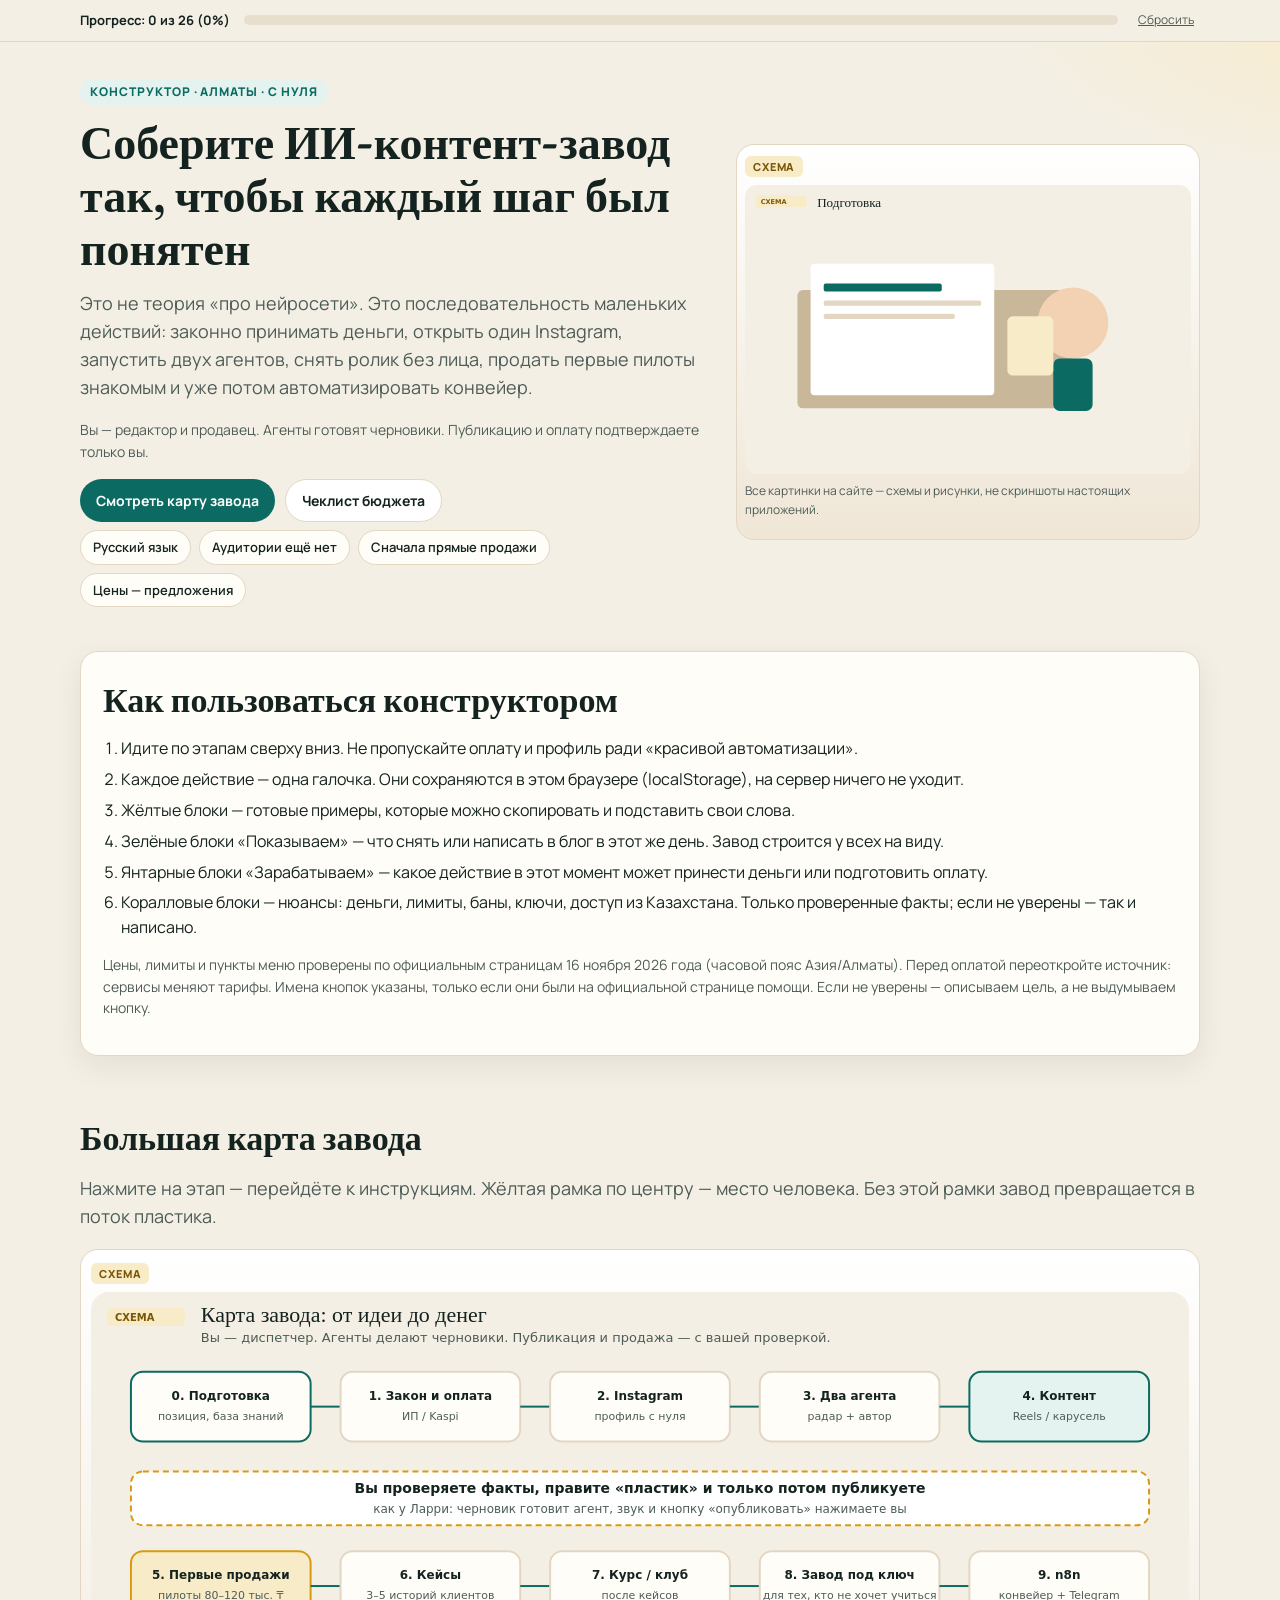
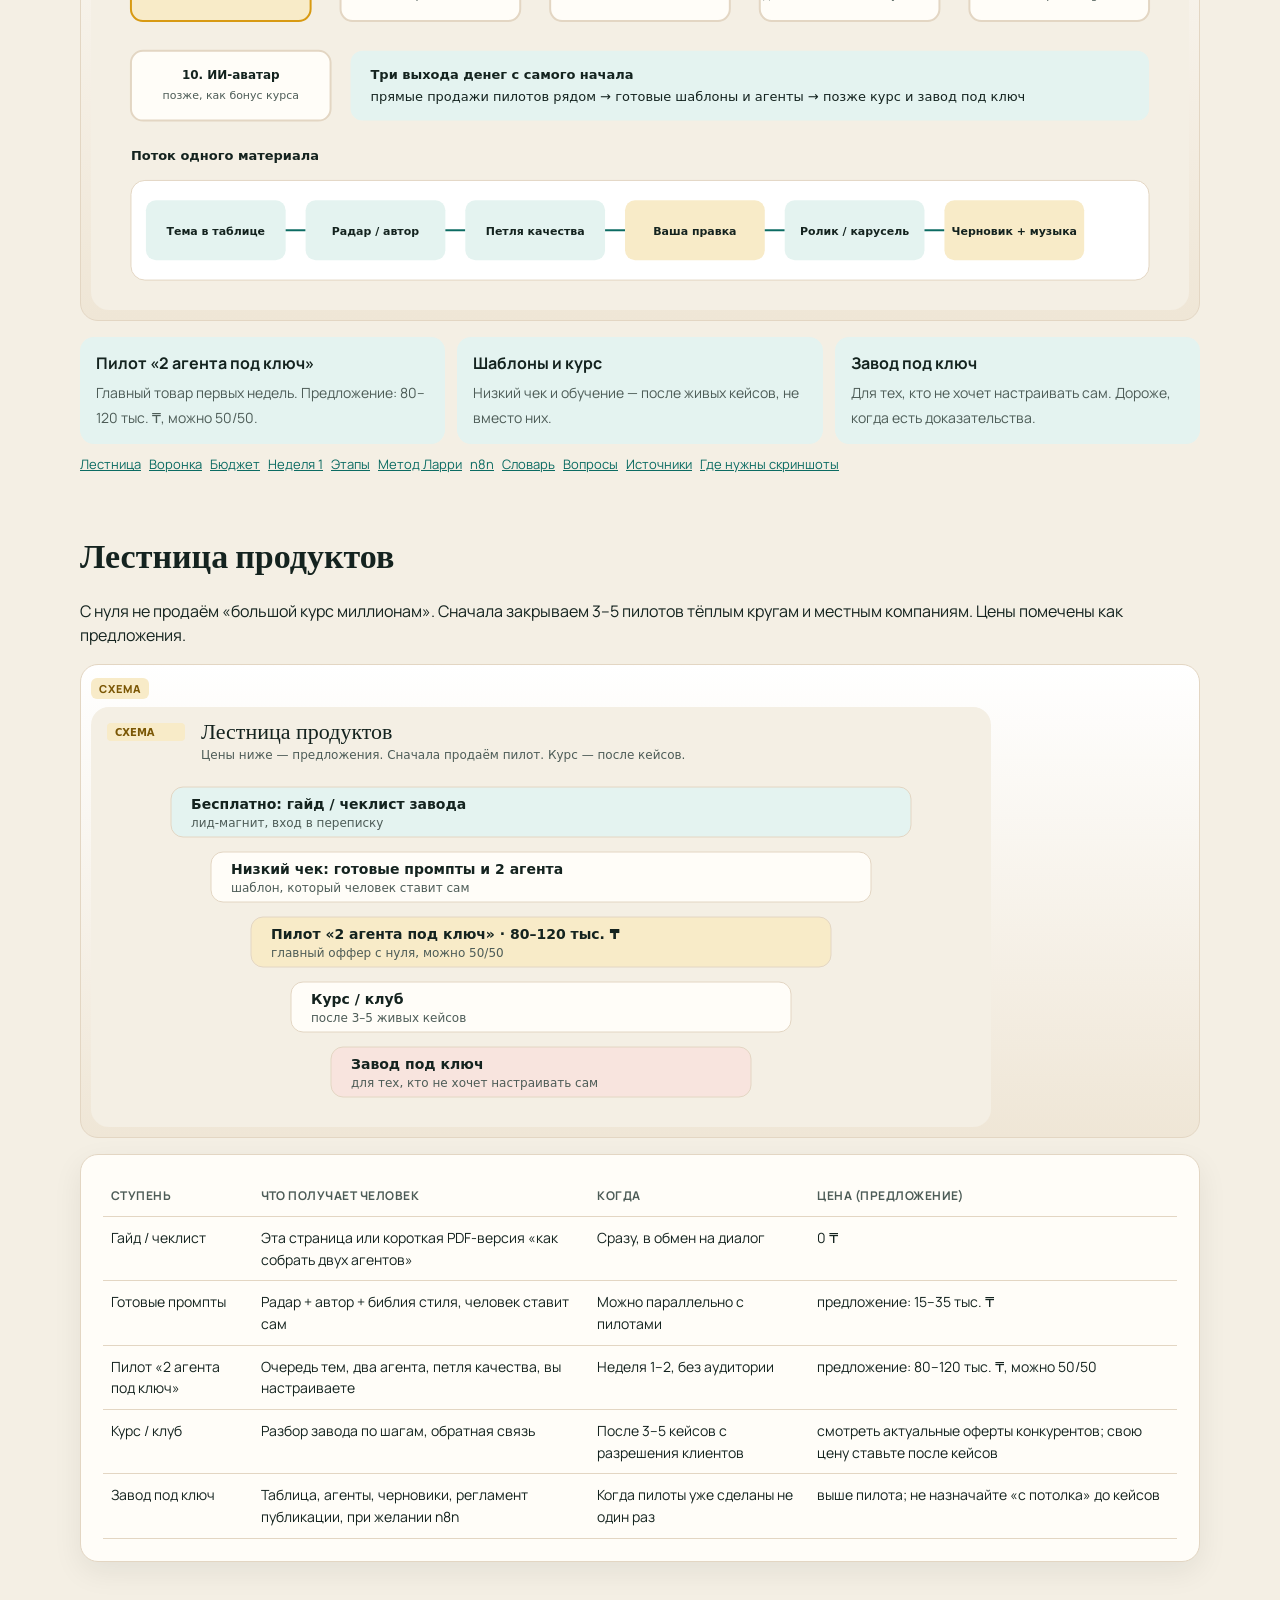
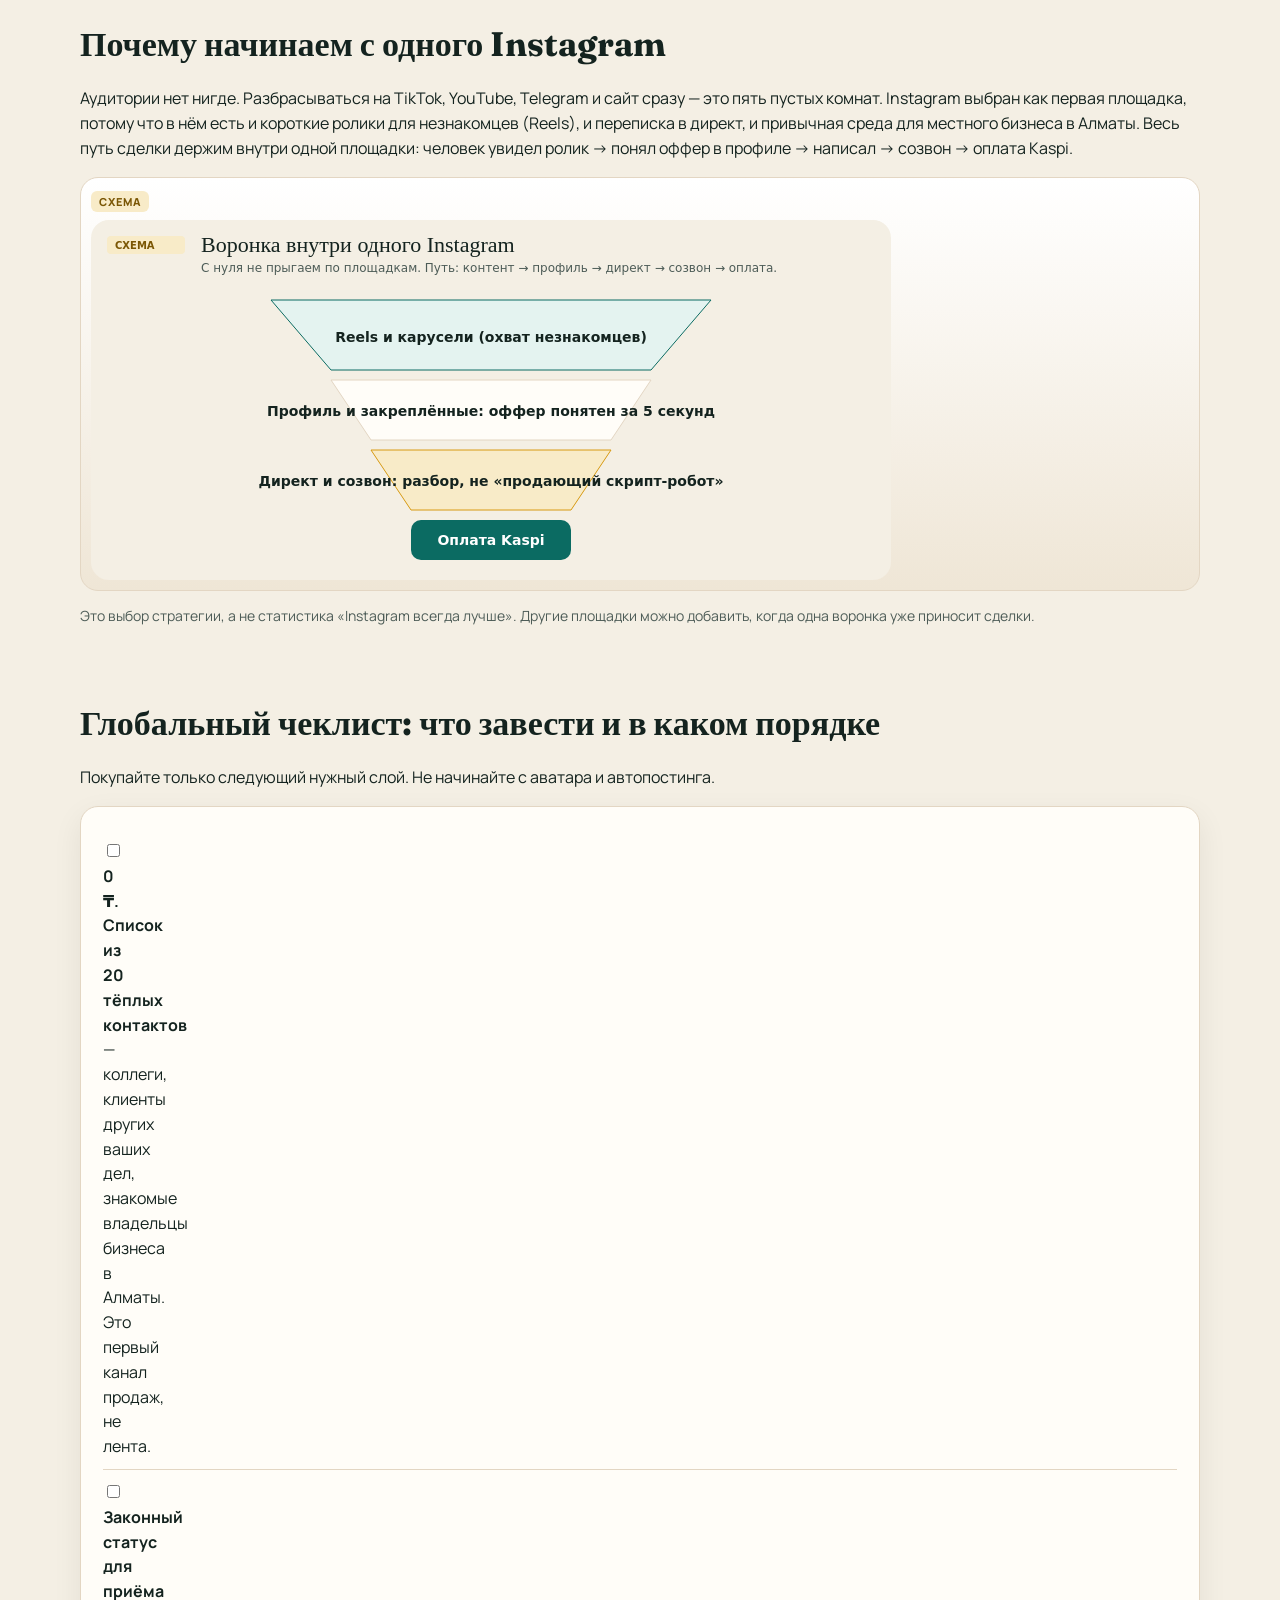
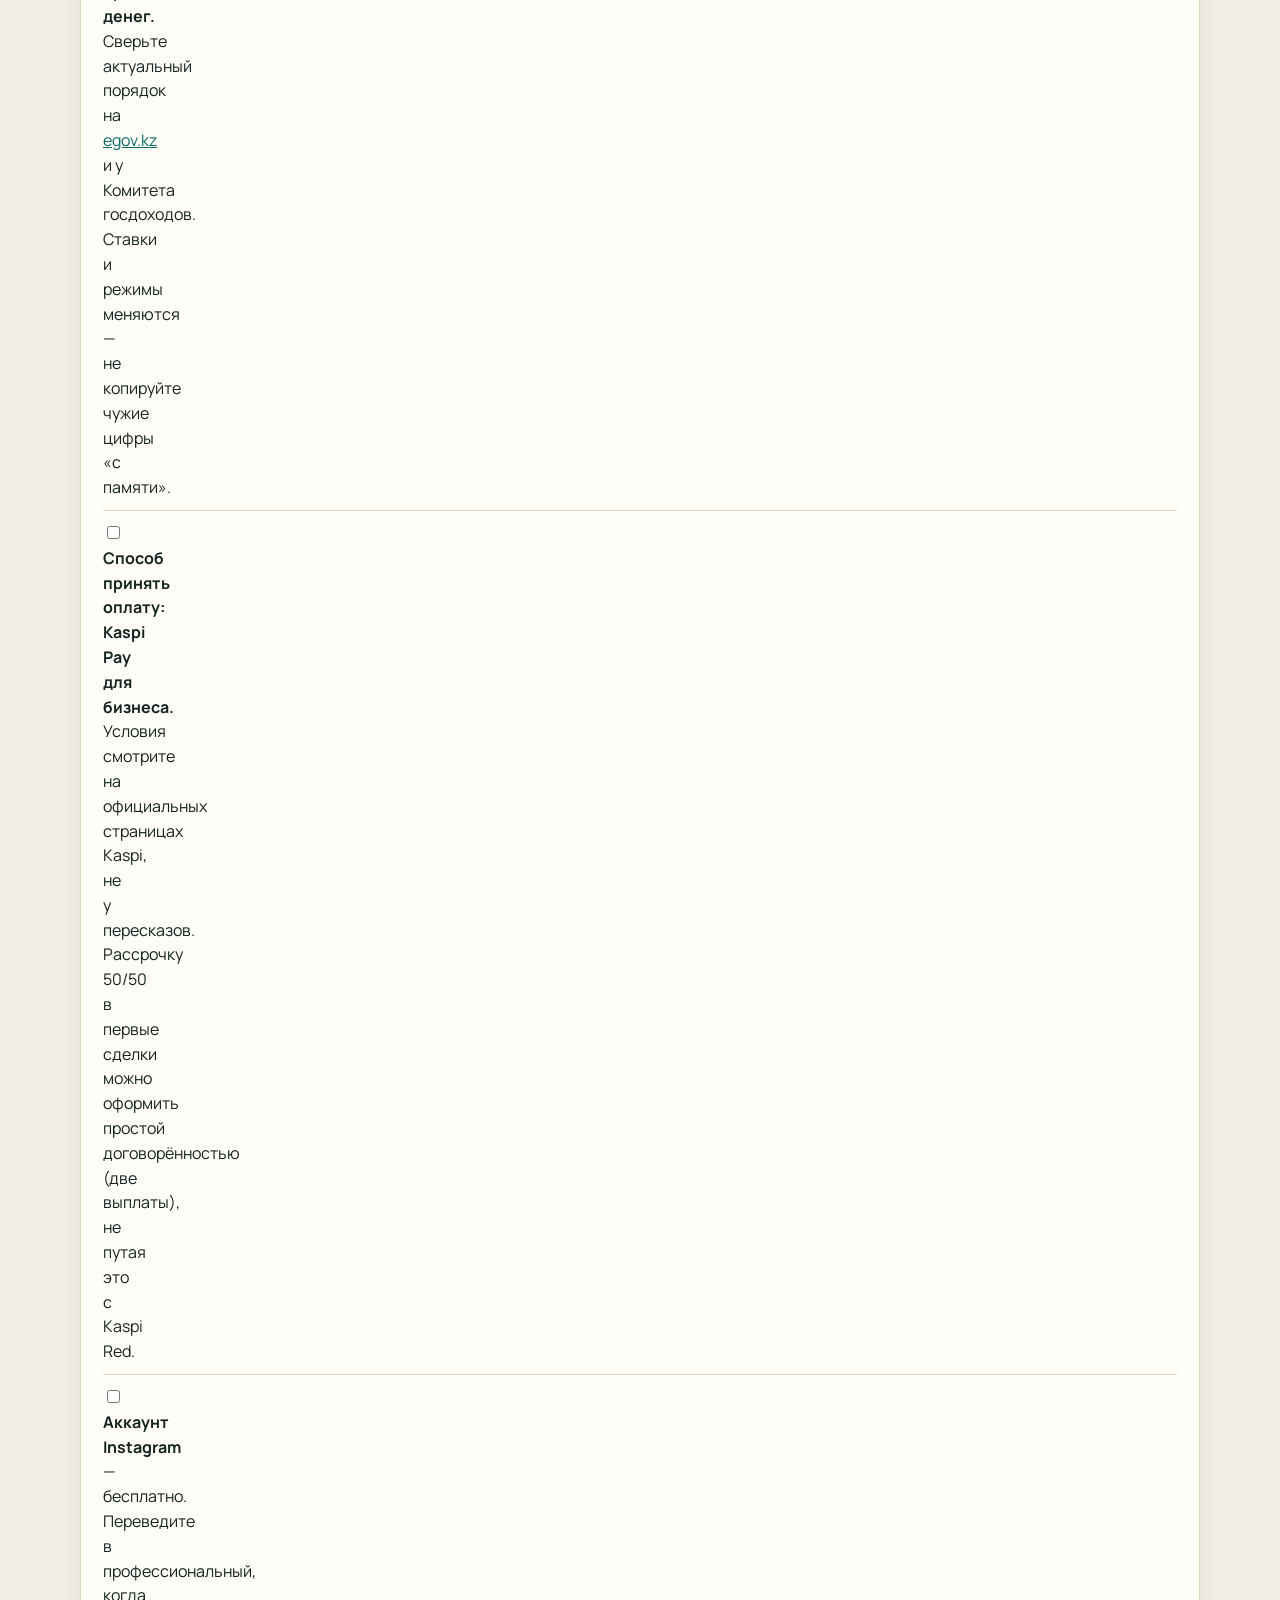
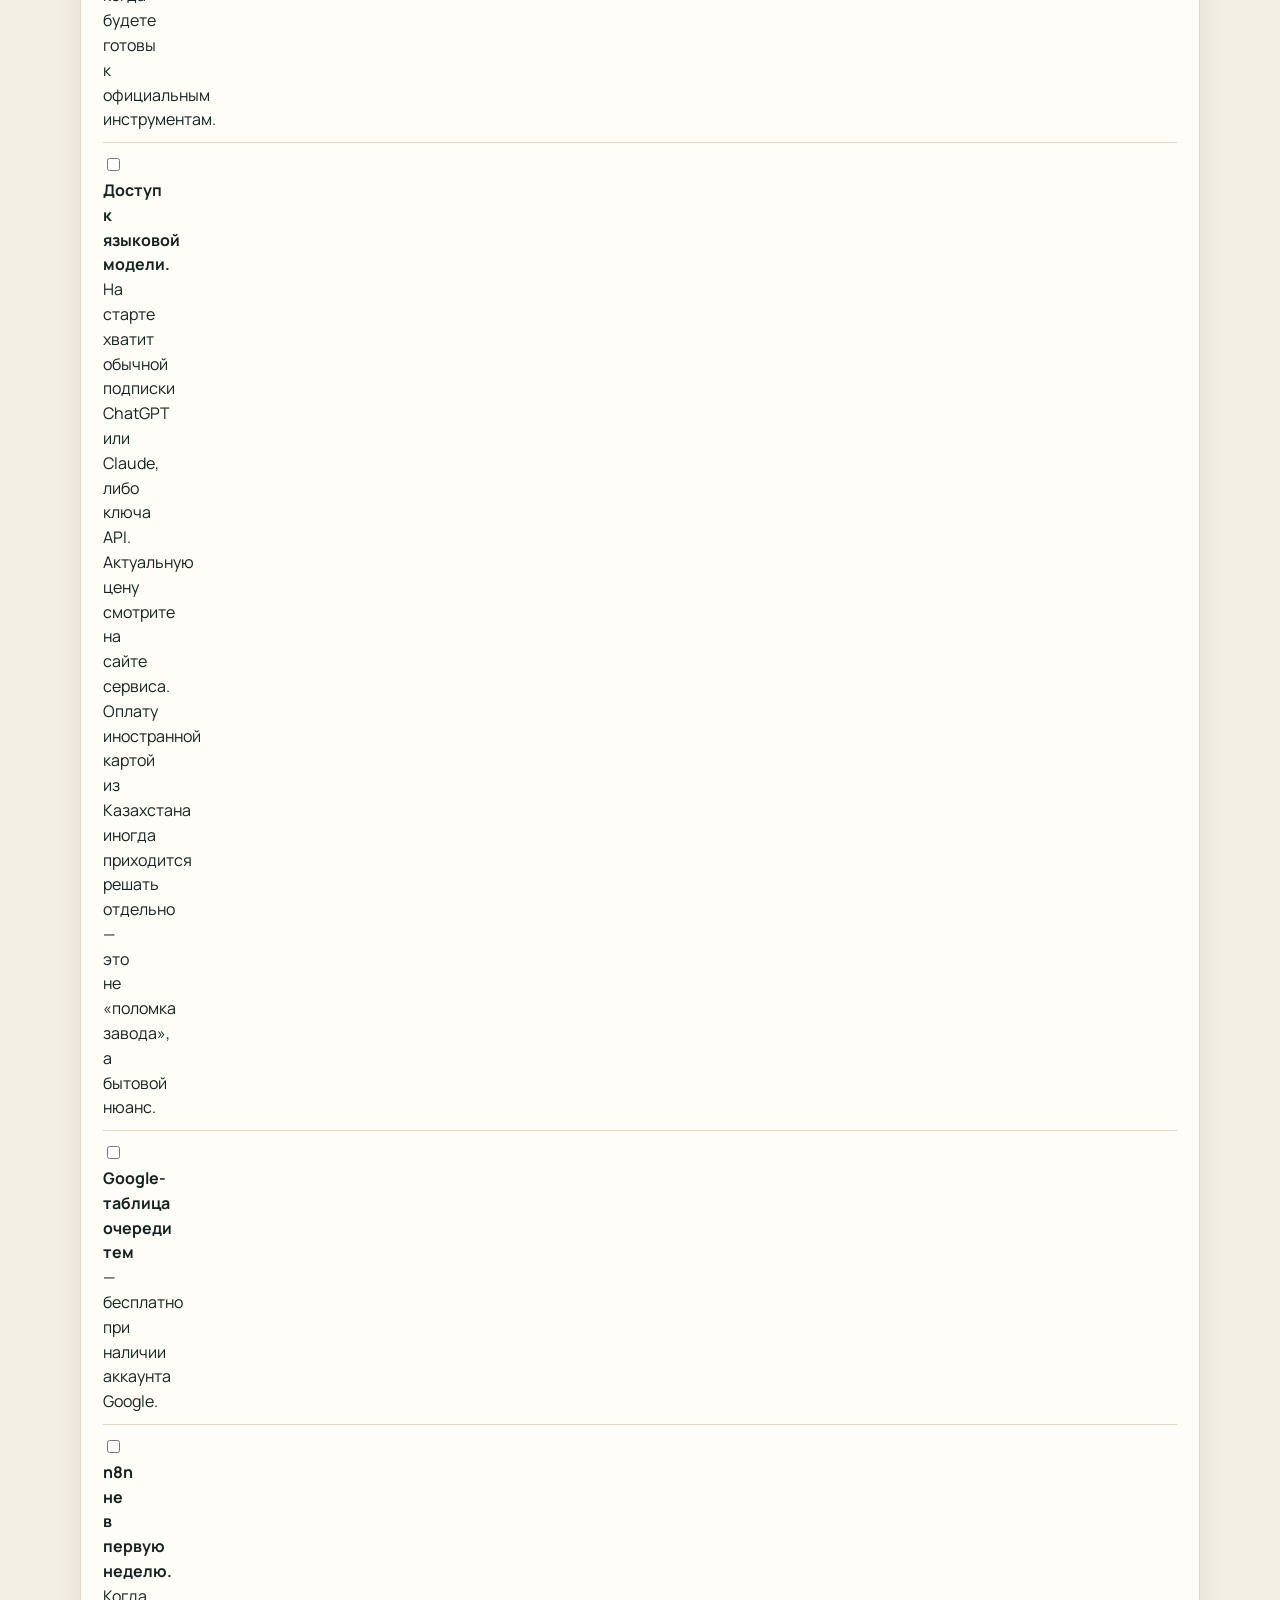
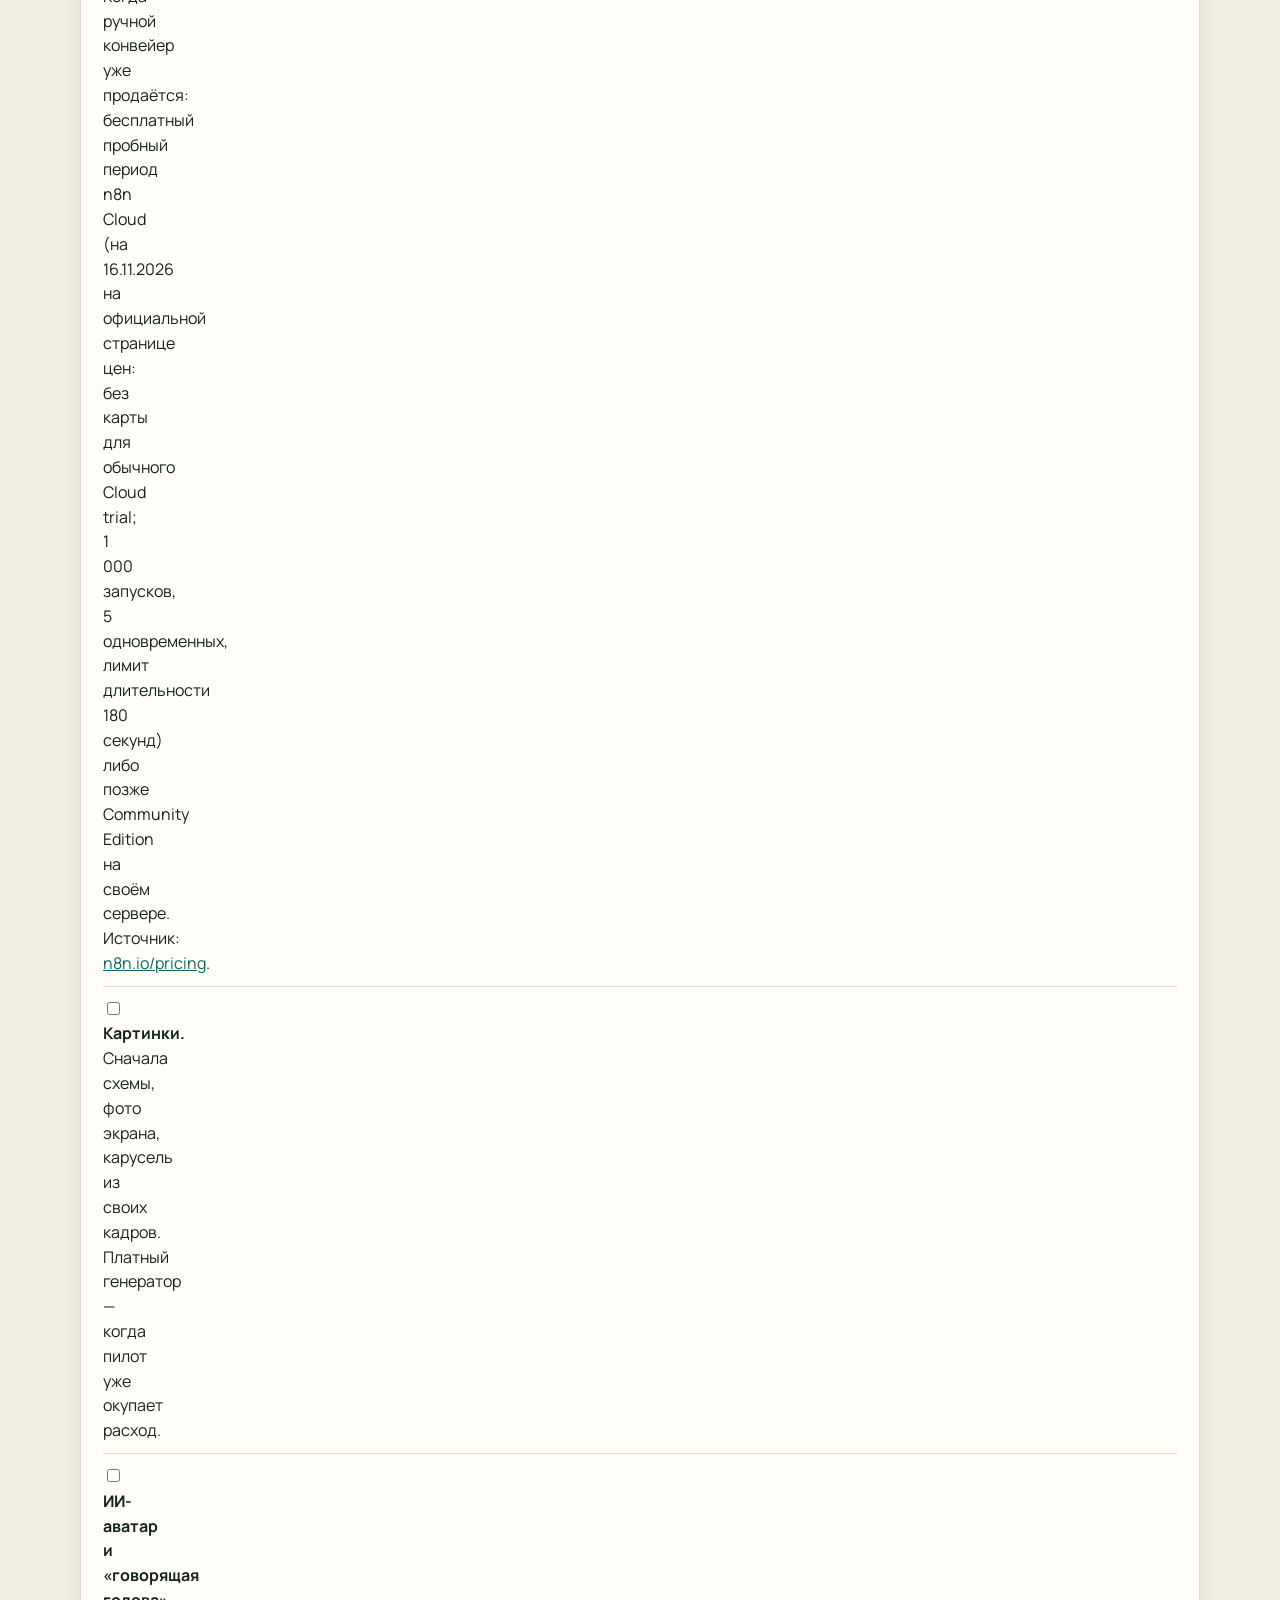
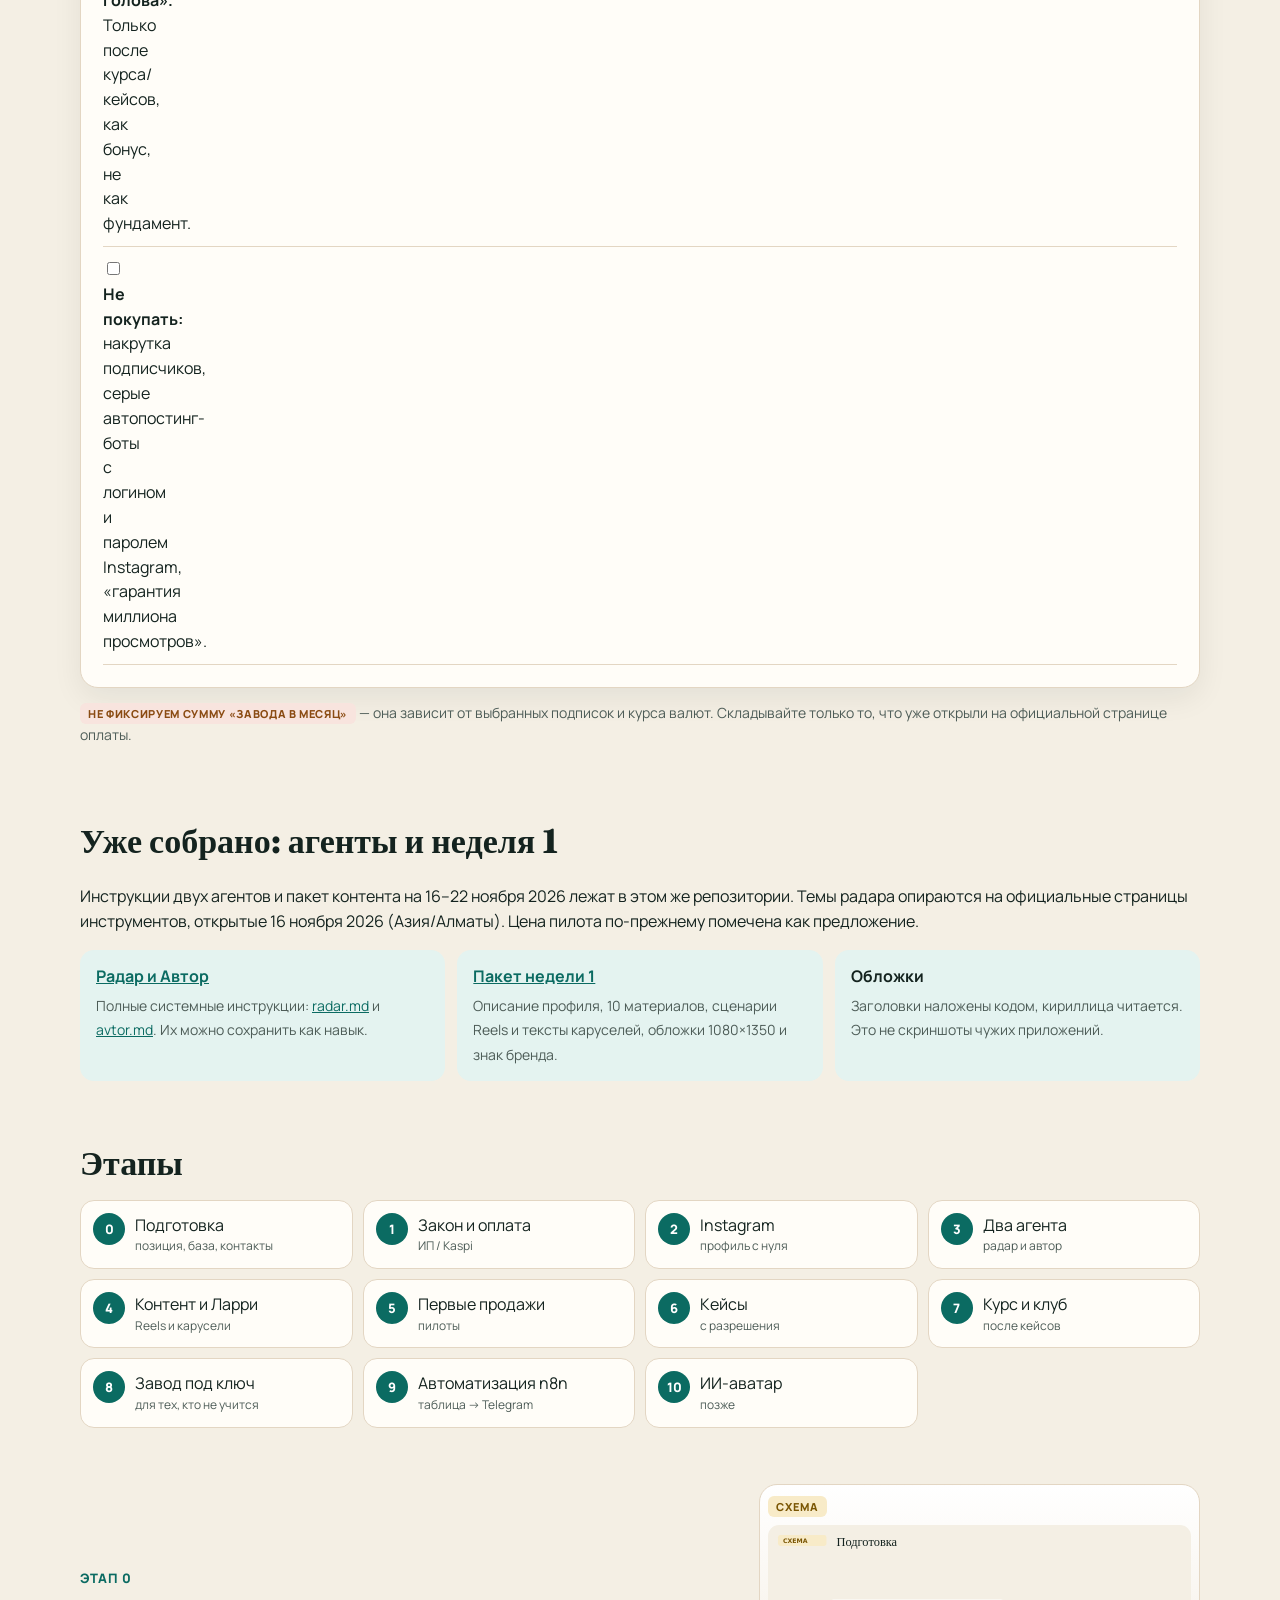
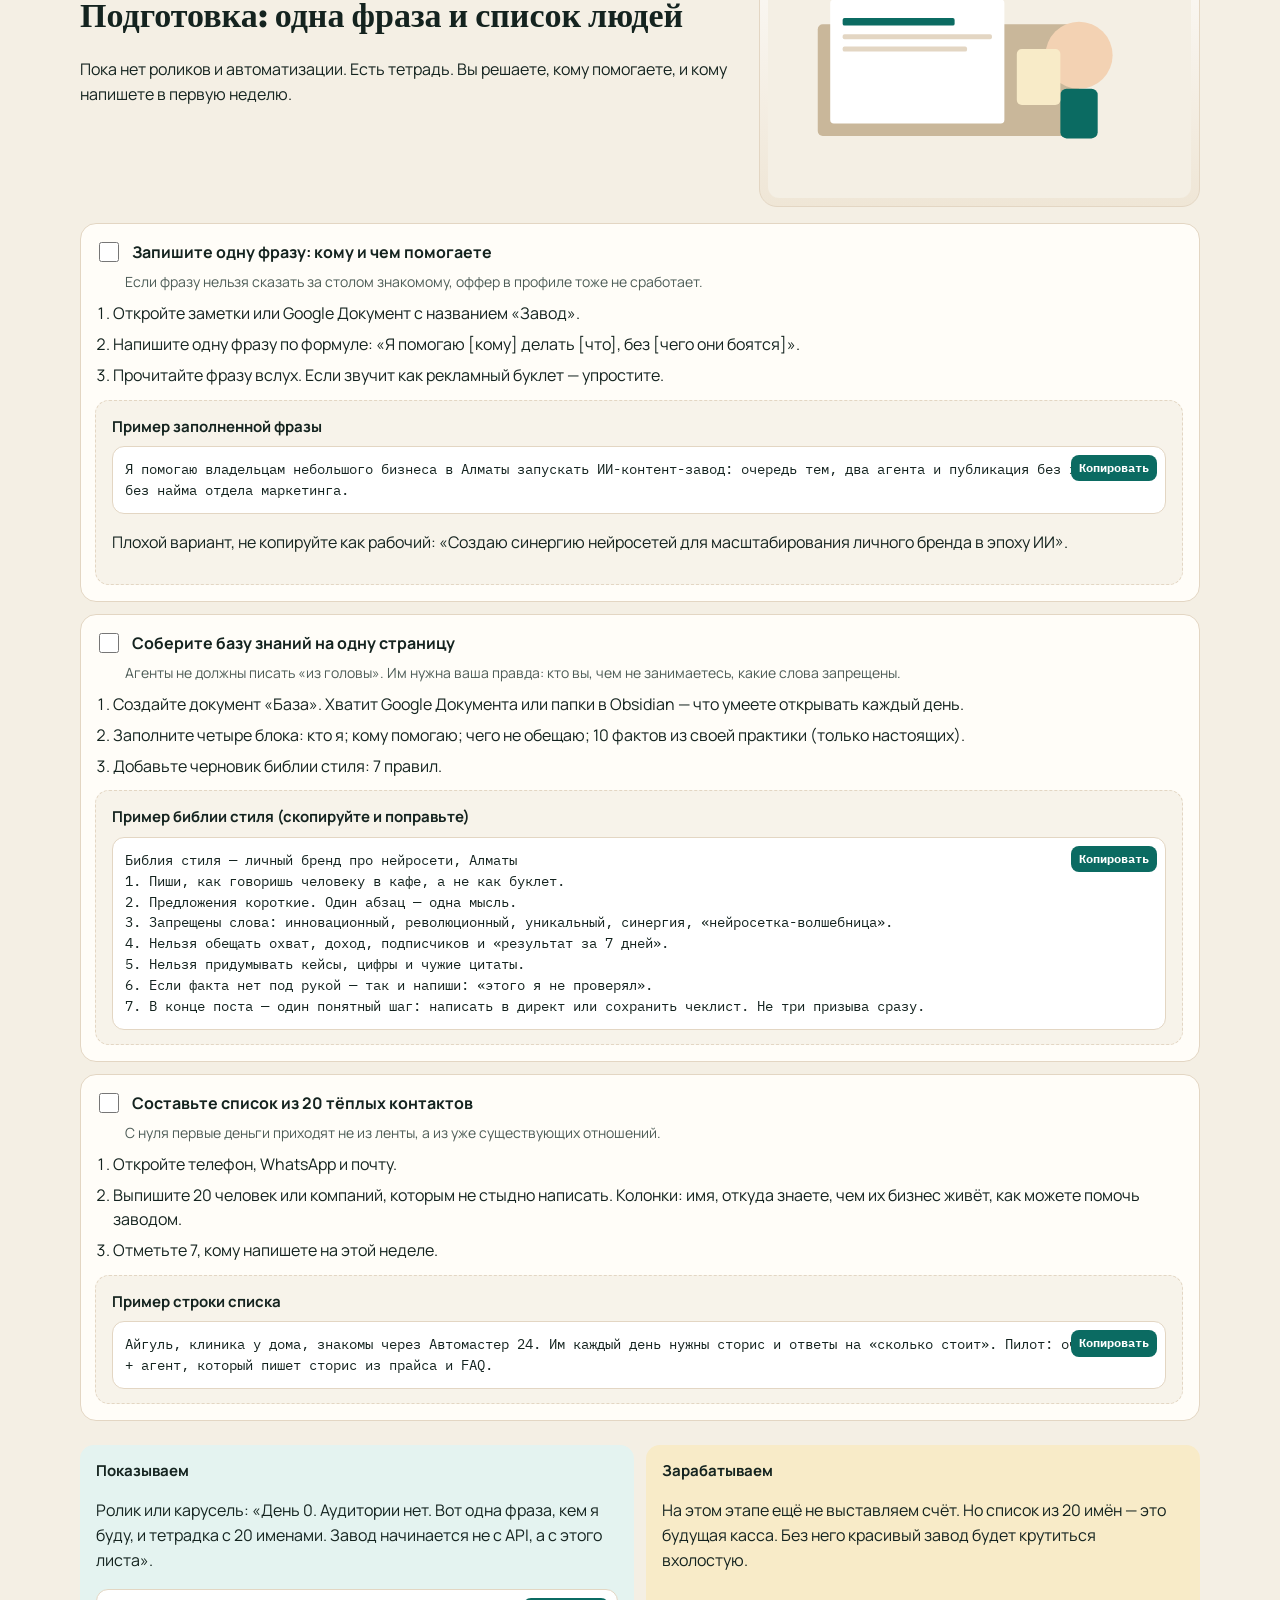
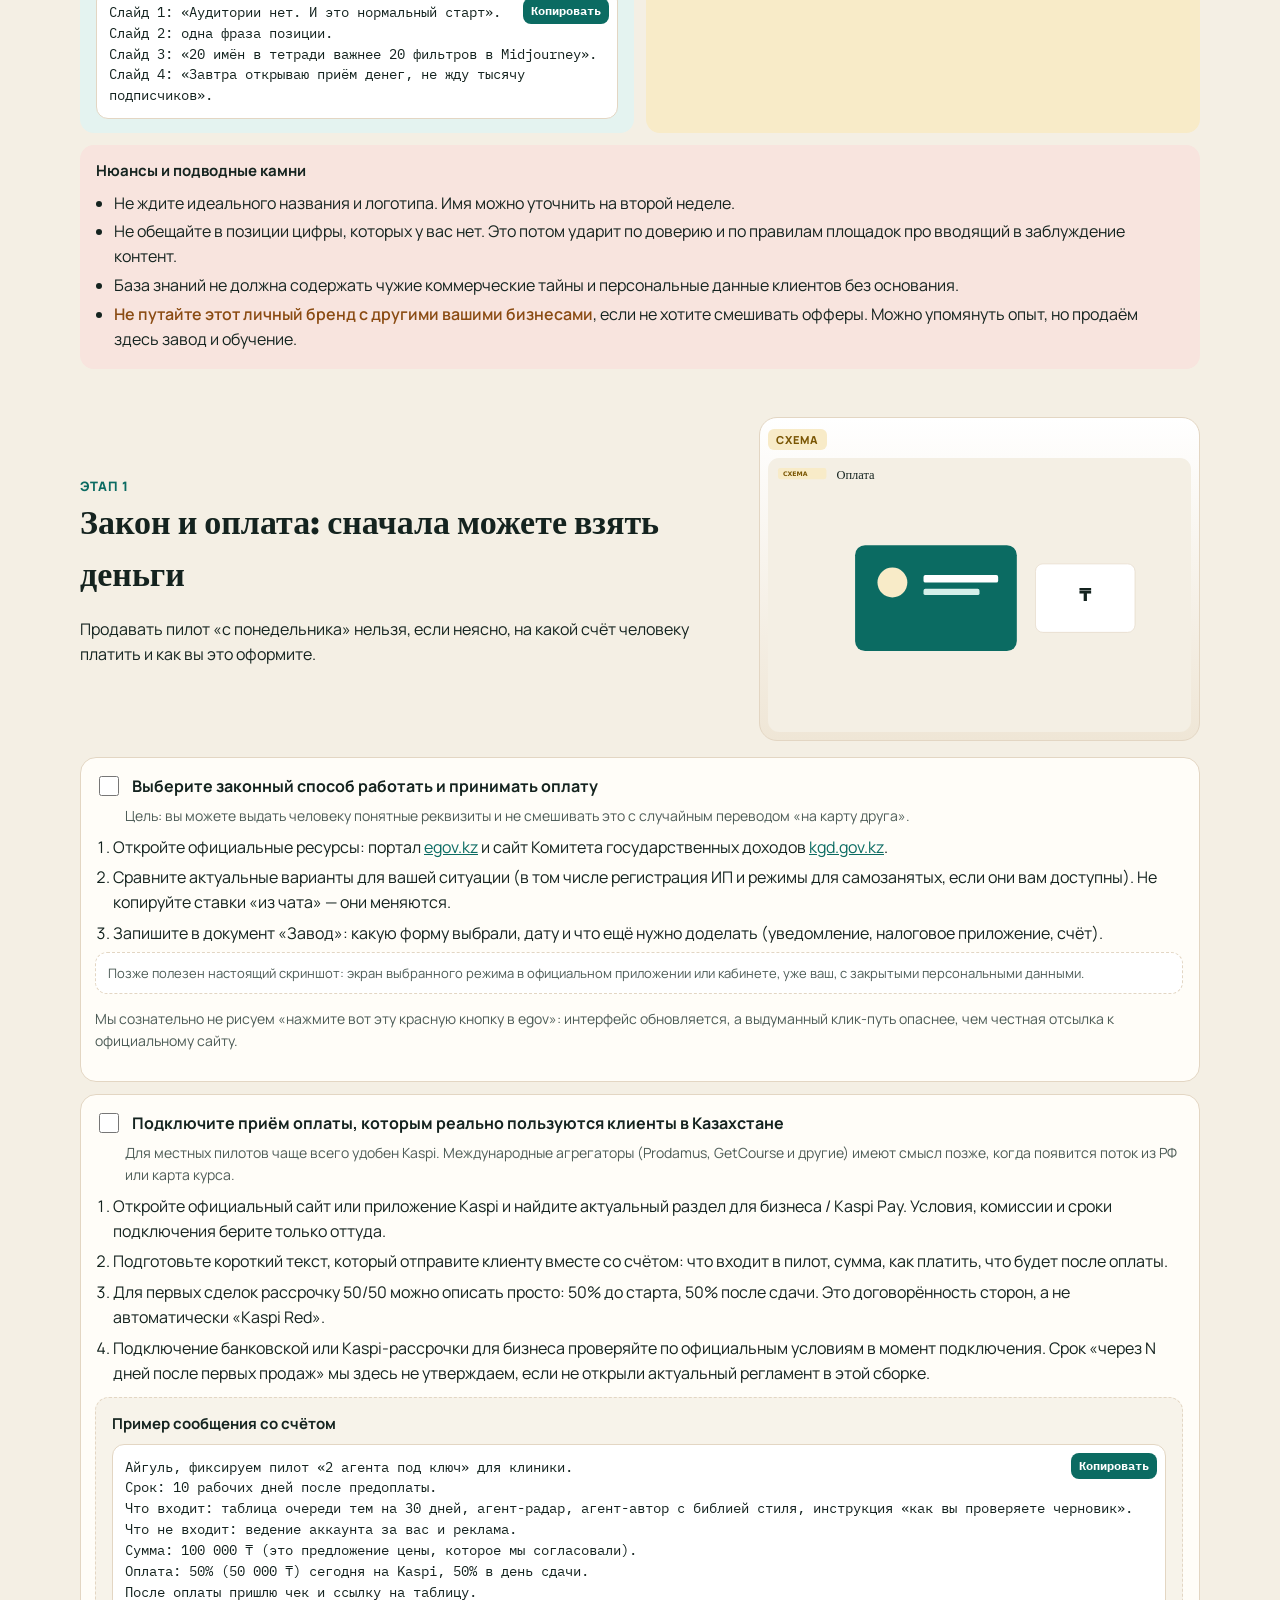
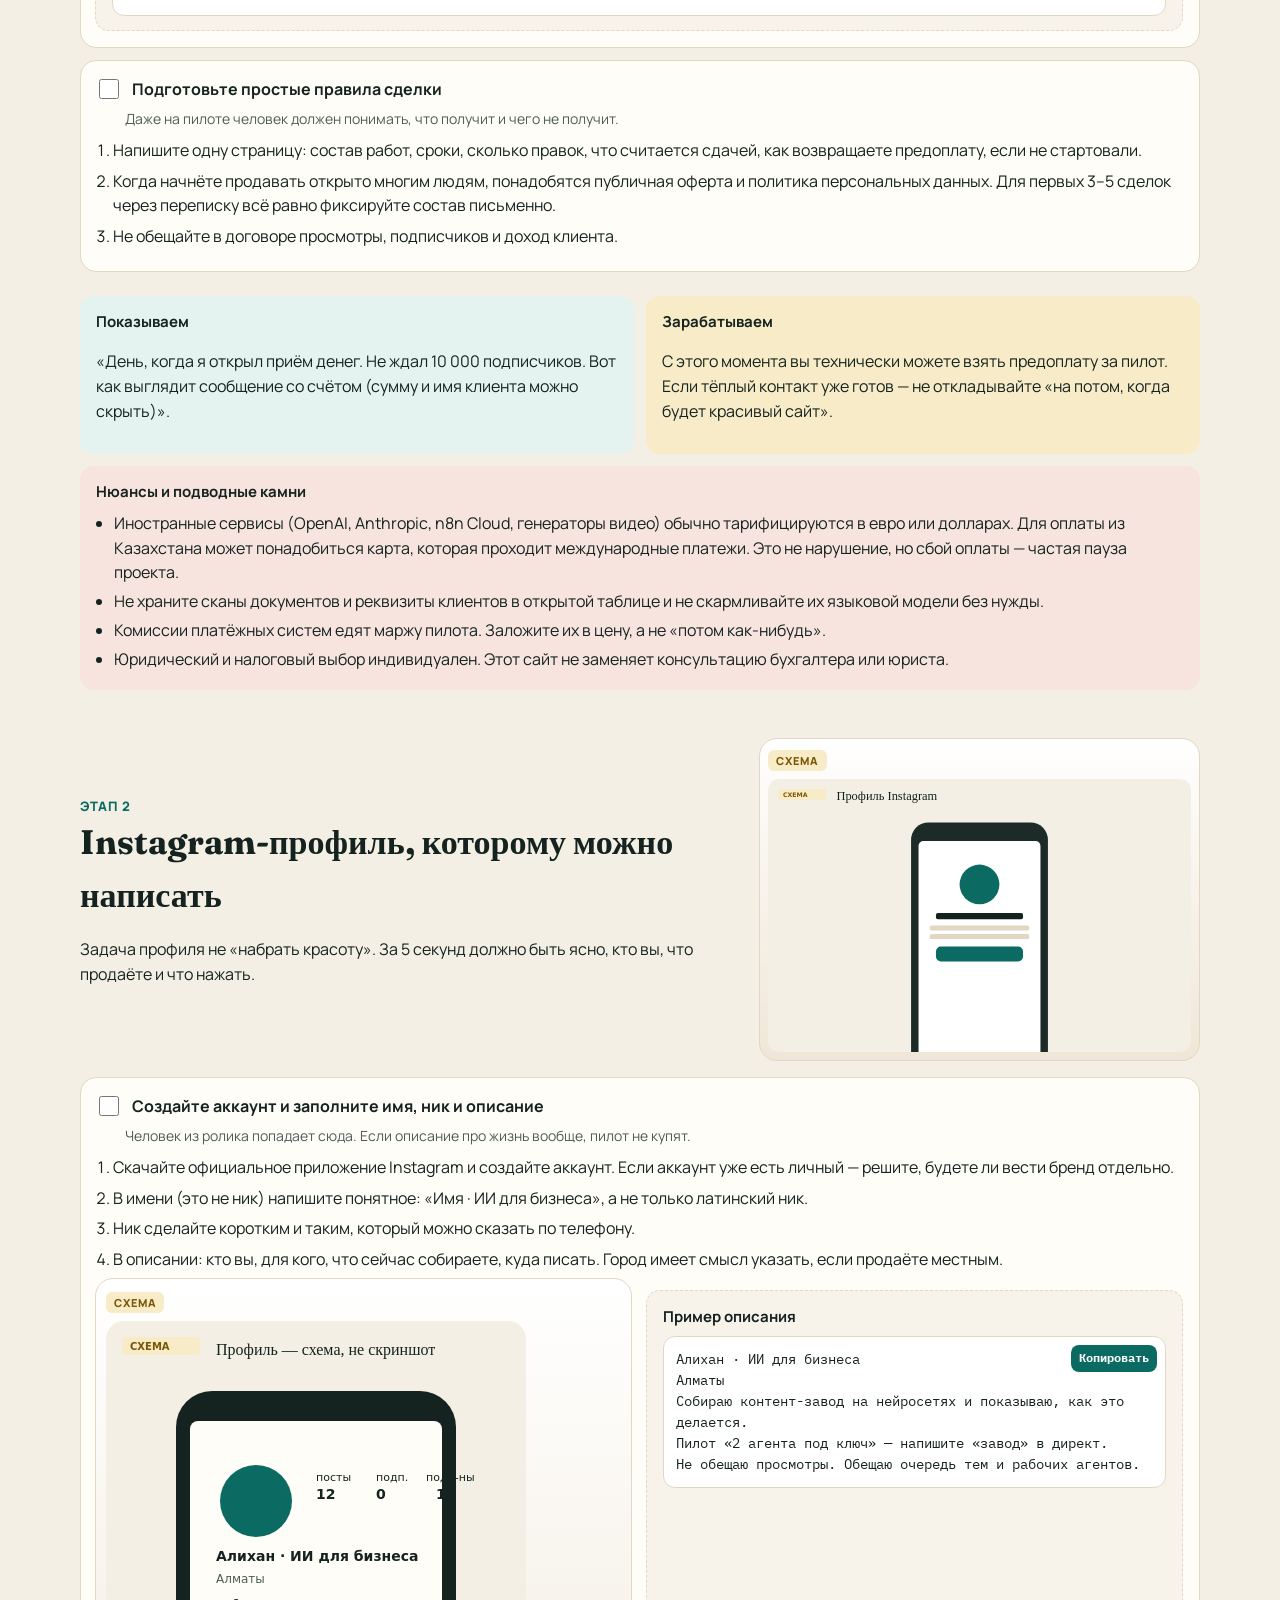
==== commit f5c64a1c: "Add radar and author agents plus week-1 Instagram content pack Includes reusable system prompts, a s" ====
--- a/index.html
+++ b/index.html
@@ -79,6 +79,7 @@
           <a href="#ladder">Лестница</a>
           <a href="#funnel">Воронка</a>
           <a href="#budget">Бюджет</a>
+          <a href="#pack">Неделя 1</a>
           <a href="#stages">Этапы</a>
           <a href="#larry">Метод Ларри</a>
           <a href="#n8n">n8n</a>
@@ -144,6 +145,18 @@
           <div class="budget-item"><label><input type="checkbox" id="b10"> <strong>Не покупать:</strong> накрутка подписчиков, серые автопостинг-боты с логином и паролем Instagram, «гарантия миллиона просмотров».</label></div>
         </div>
         <p class="note"><span class="tag tag-uncertain">Не фиксируем сумму «завода в месяц»</span> — она зависит от выбранных подписок и курса валют. Складывайте только то, что уже открыли на официальной странице оплаты.</p>
+      </div>
+    </section>
+
+    <section class="section anchor" id="pack">
+      <div class="wrap">
+        <h2>Уже собрано: агенты и неделя 1</h2>
+        <p>Инструкции двух агентов и пакет контента на 16–22 ноября 2026 лежат в этом же репозитории. Темы радара опираются на официальные страницы инструментов, открытые 16 ноября 2026 (Азия/Алматы). Цена пилота по-прежнему помечена как предложение.</p>
+        <div class="end-grid">
+          <div class="end-item"><strong><a href="agents/">Радар и Автор</a></strong><span>Полные системные инструкции: <a href="agents/radar.md">radar.md</a> и <a href="agents/avtor.md">avtor.md</a>. Их можно сохранить как навык.</span></div>
+          <div class="end-item"><strong><a href="content/week1/">Пакет недели 1</a></strong><span>Описание профиля, 10 материалов, сценарии Reels и тексты каруселей, обложки 1080×1350 и знак бренда.</span></div>
+          <div class="end-item"><strong>Обложки</strong><span>Заголовки наложены кодом, кириллица читается. Это не скриншоты чужих приложений.</span></div>
+        </div>
       </div>
     </section>
 
@@ -1338,6 +1351,7 @@
         <a href="#stages">Этапы</a>
         <a href="#larry">Ларри</a>
         <a href="#n8n">n8n</a>
+        <a href="#pack">Неделя 1</a>
         <a href="#sources">Источники</a>
       </div>
     </div>
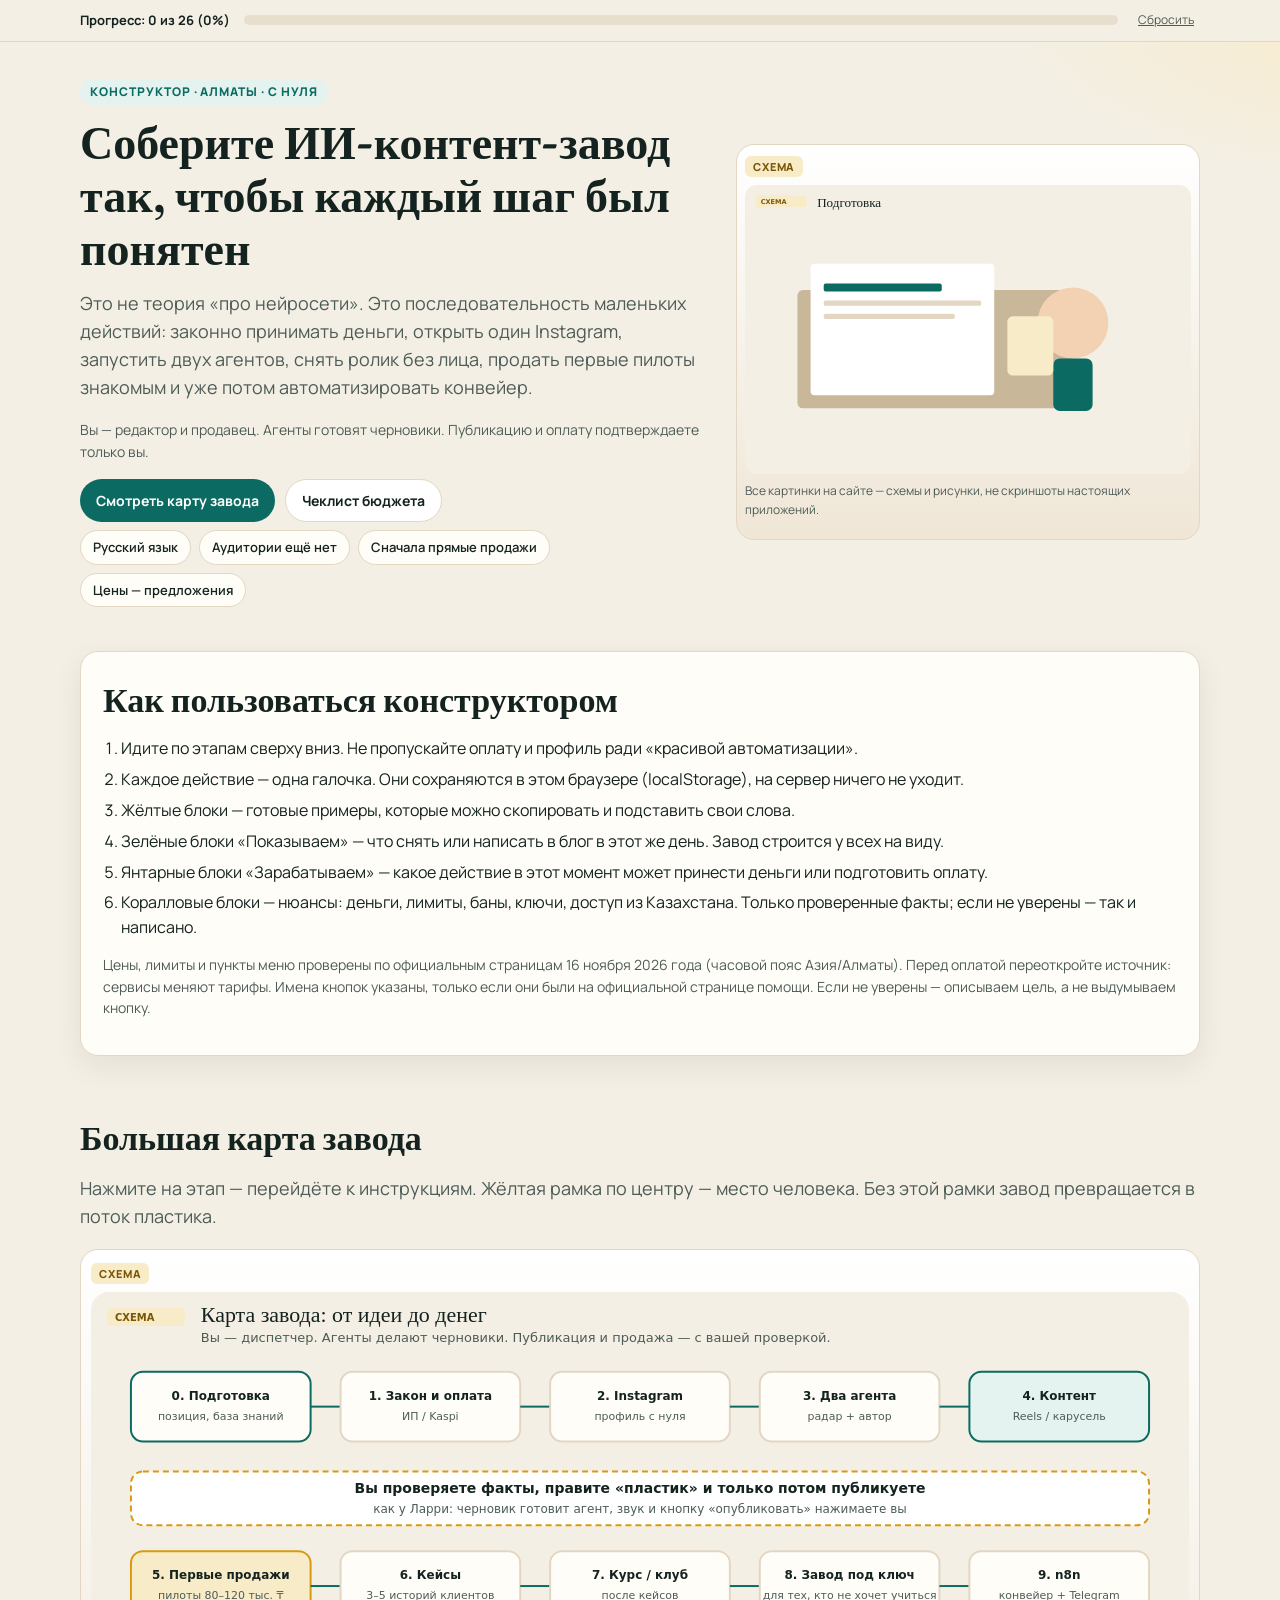
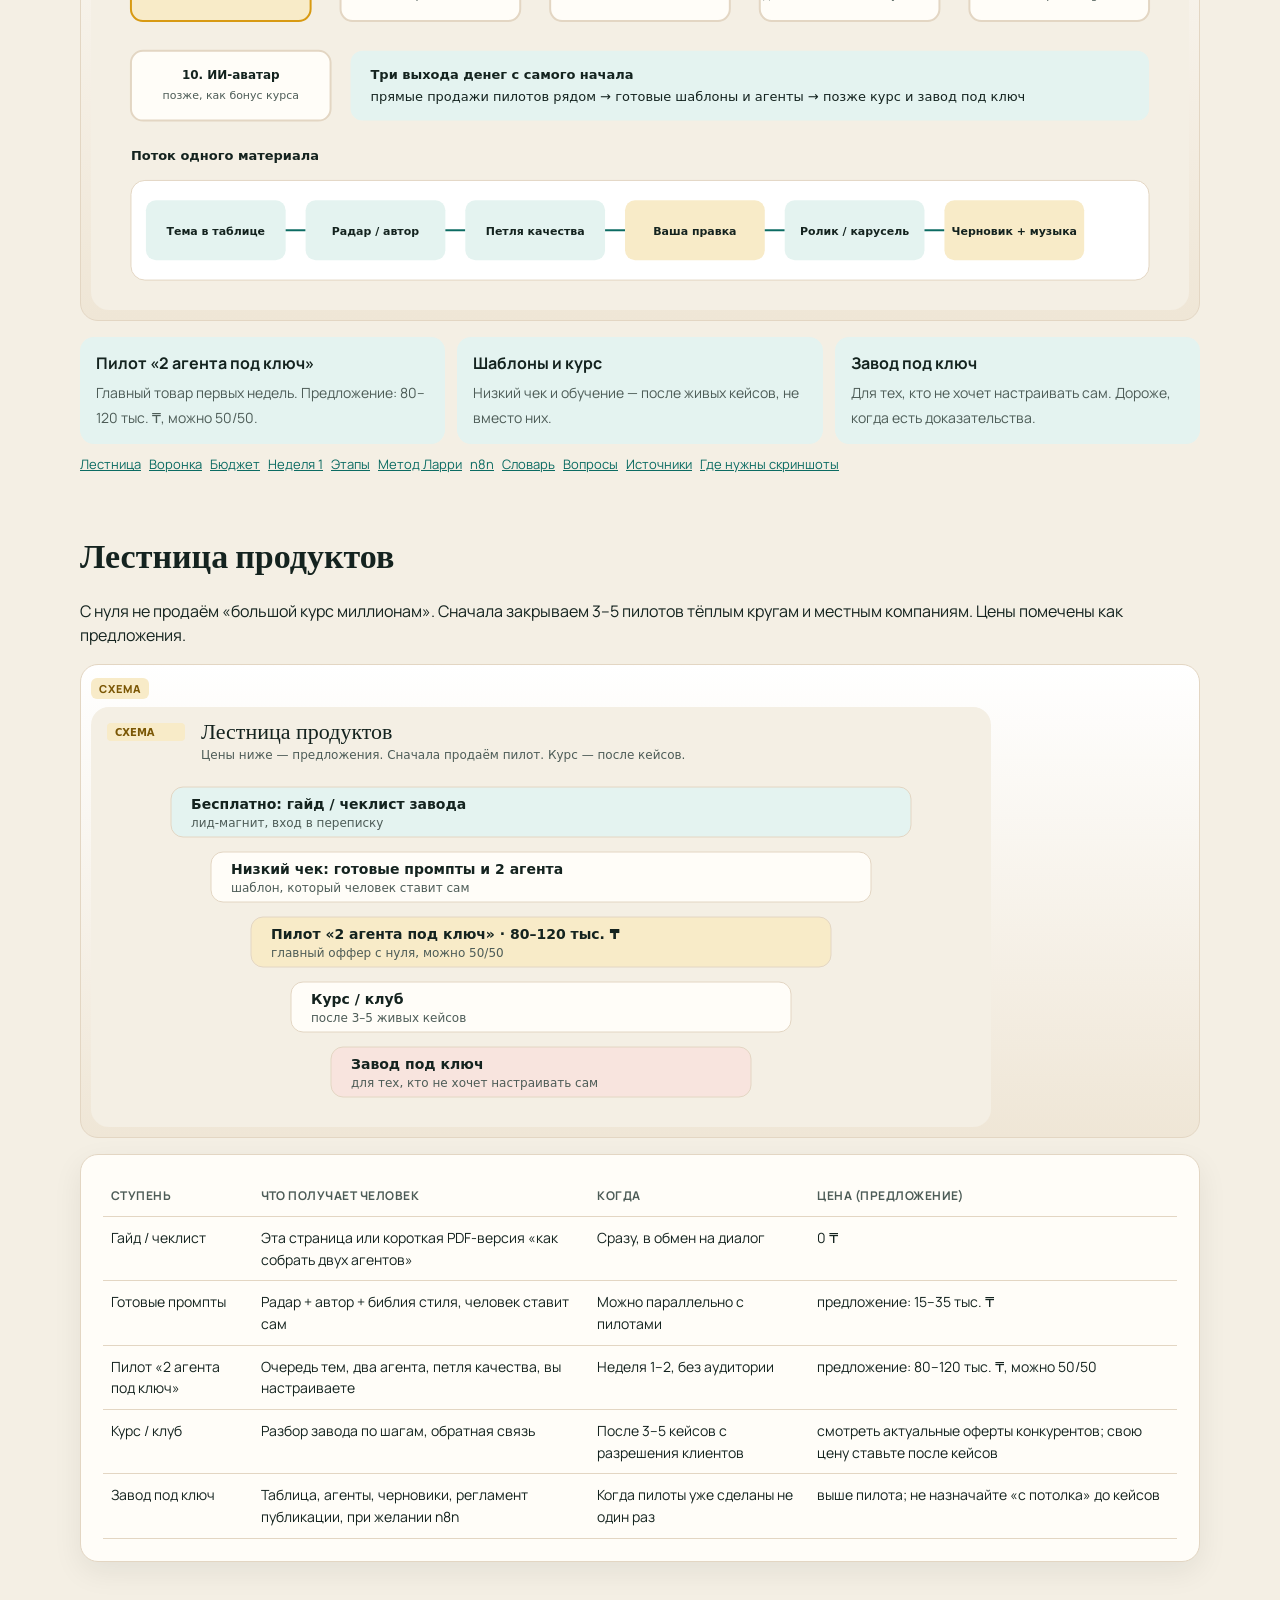
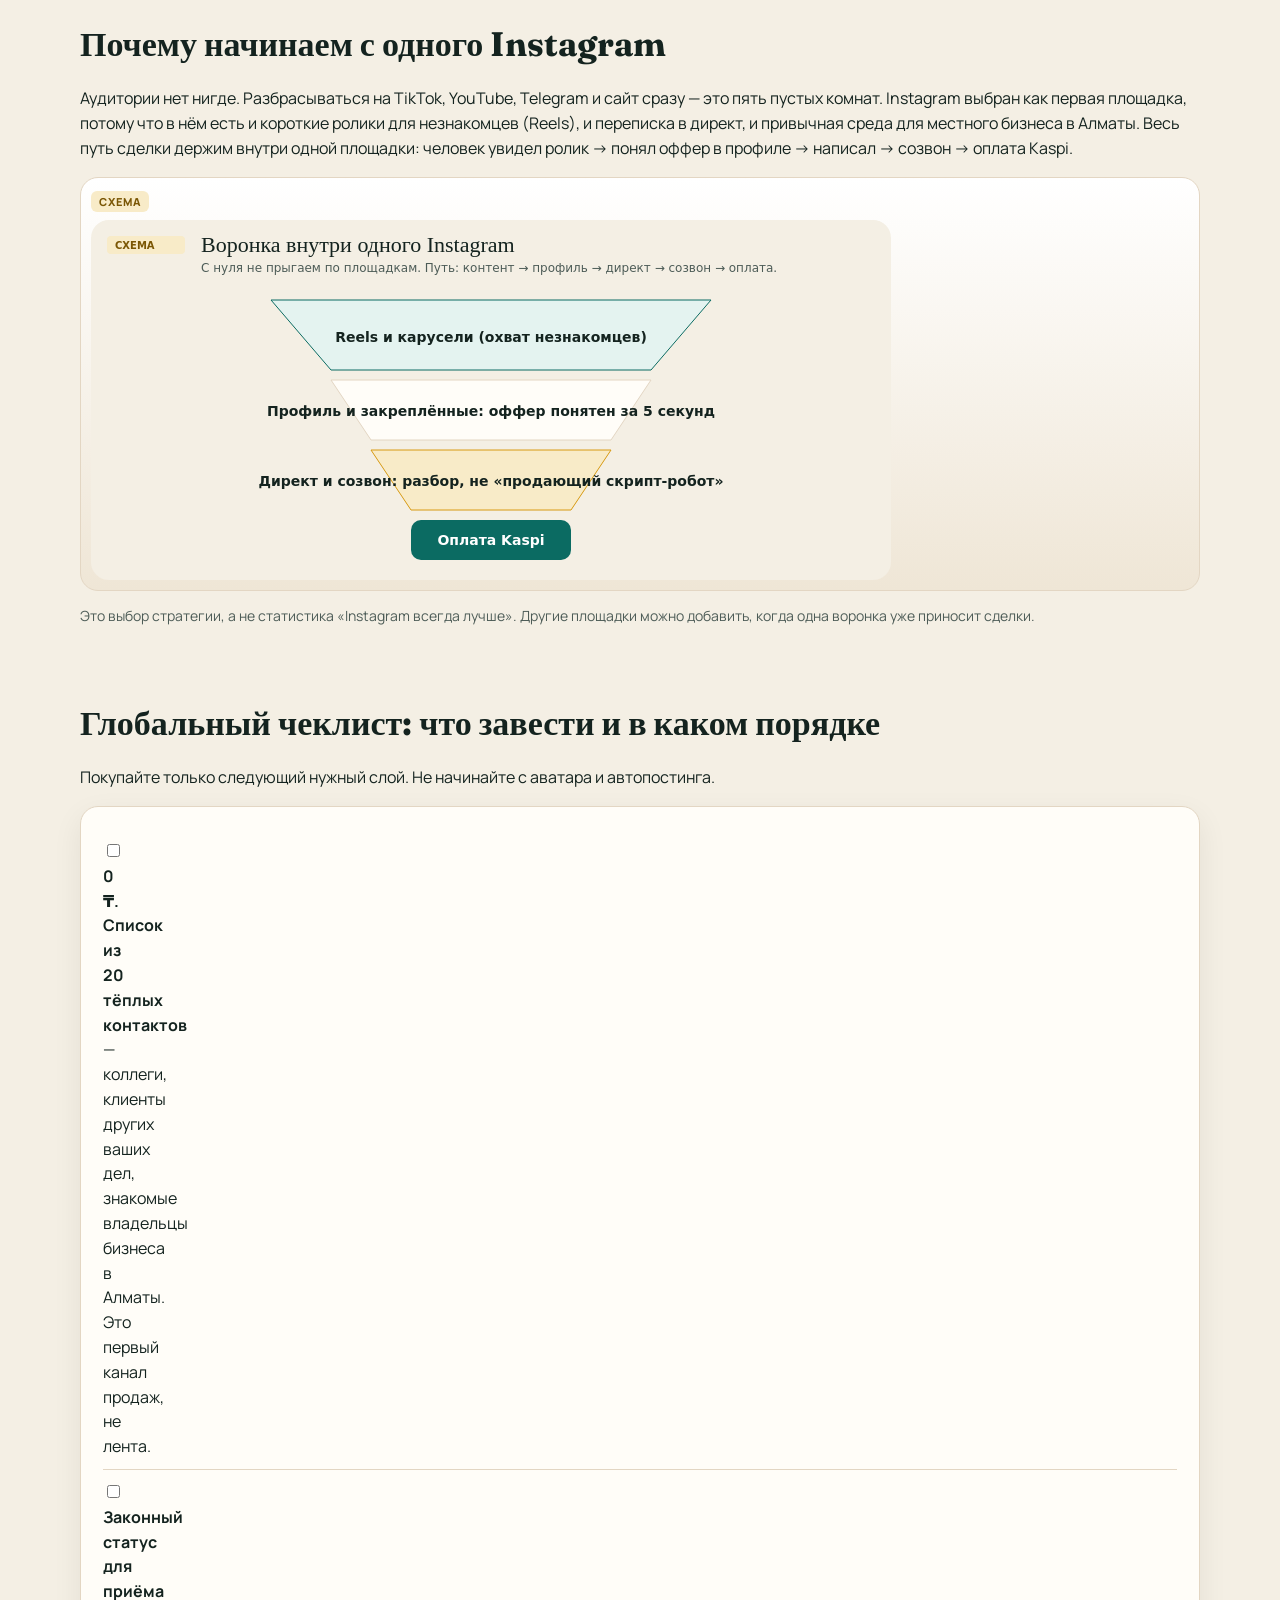
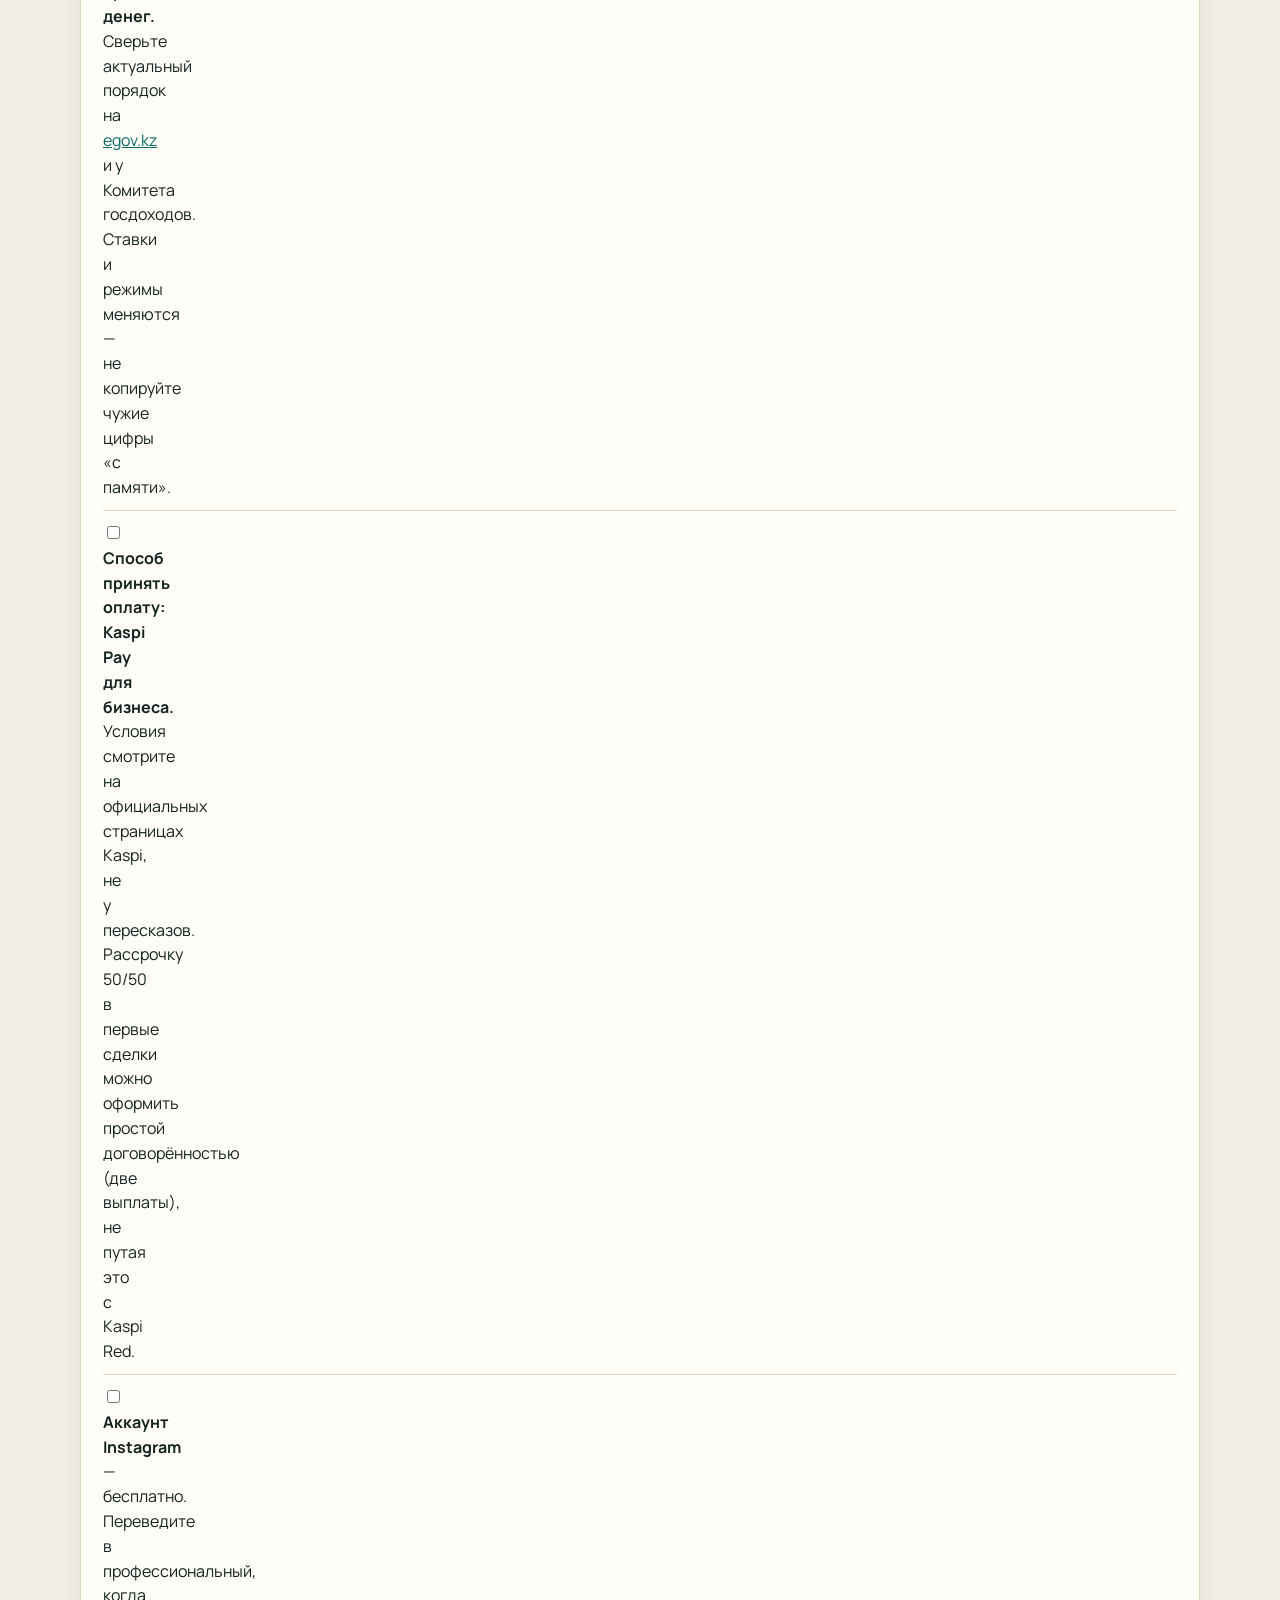
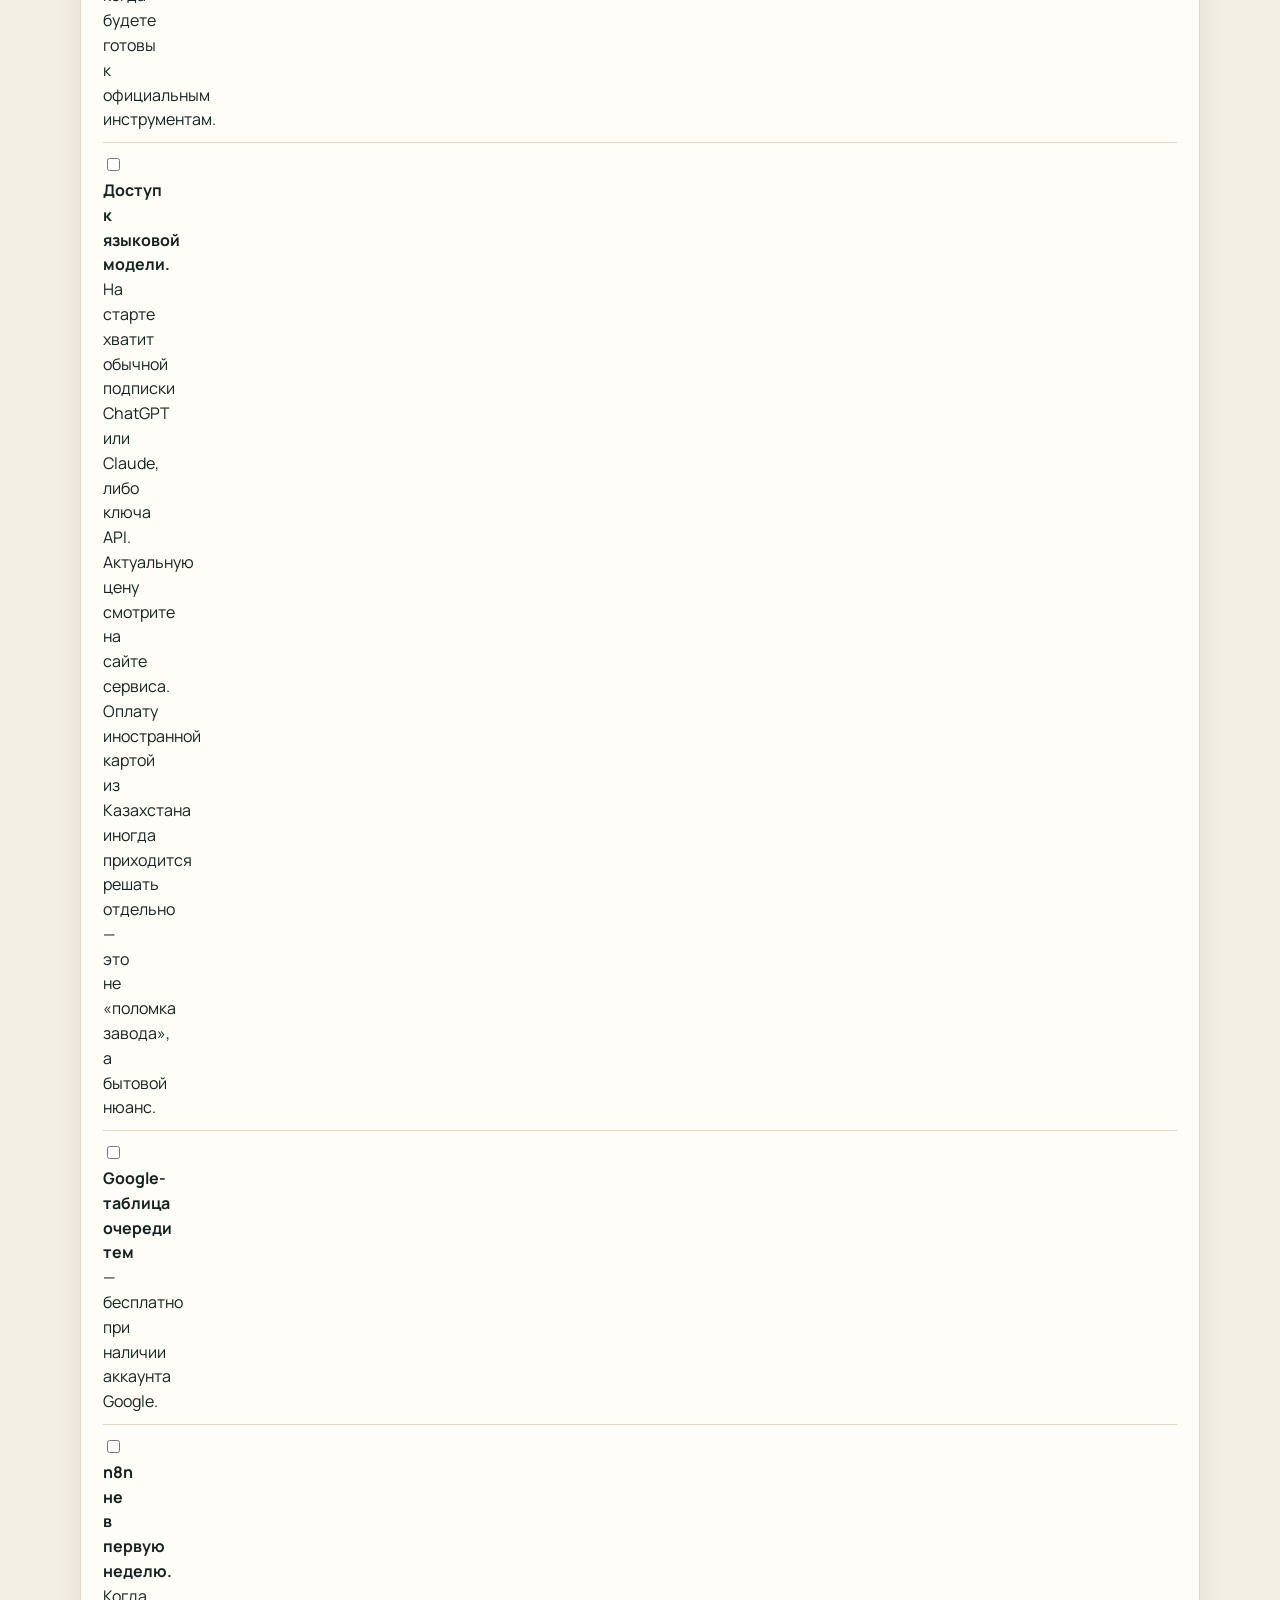
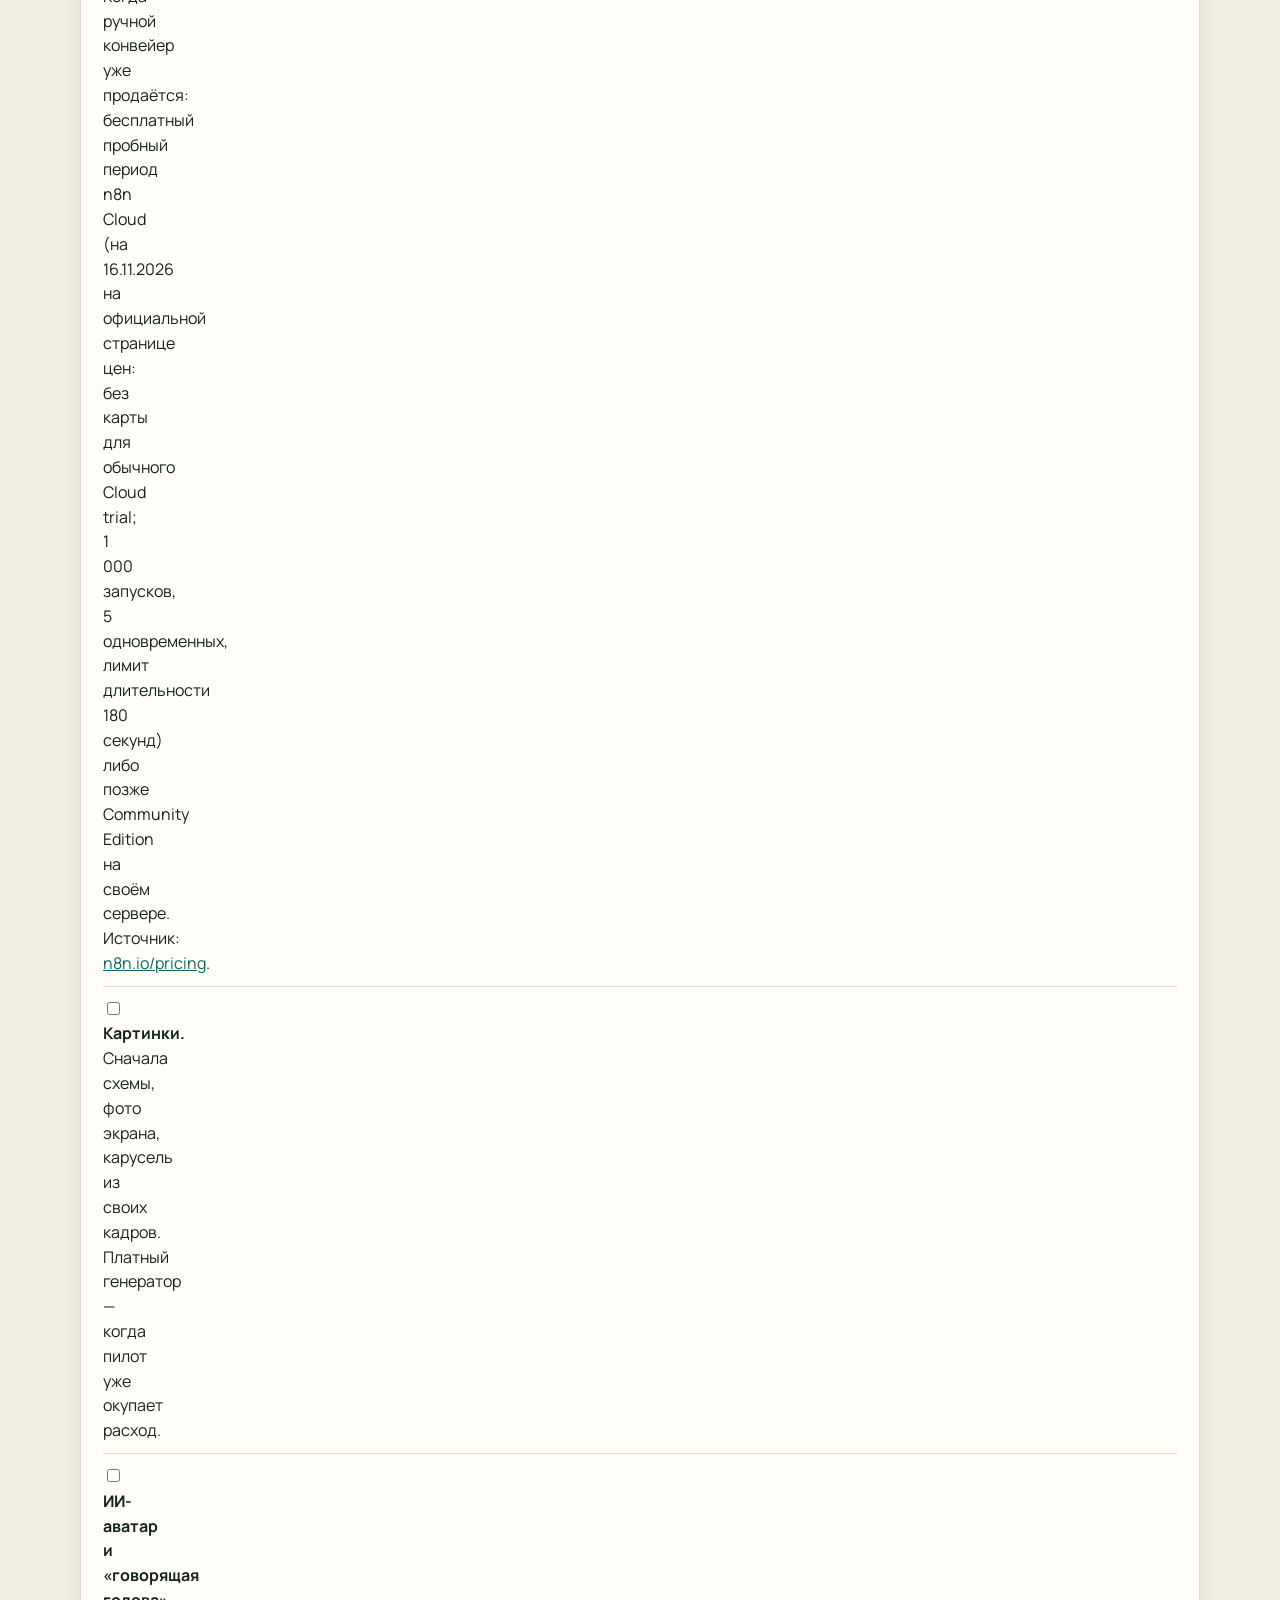
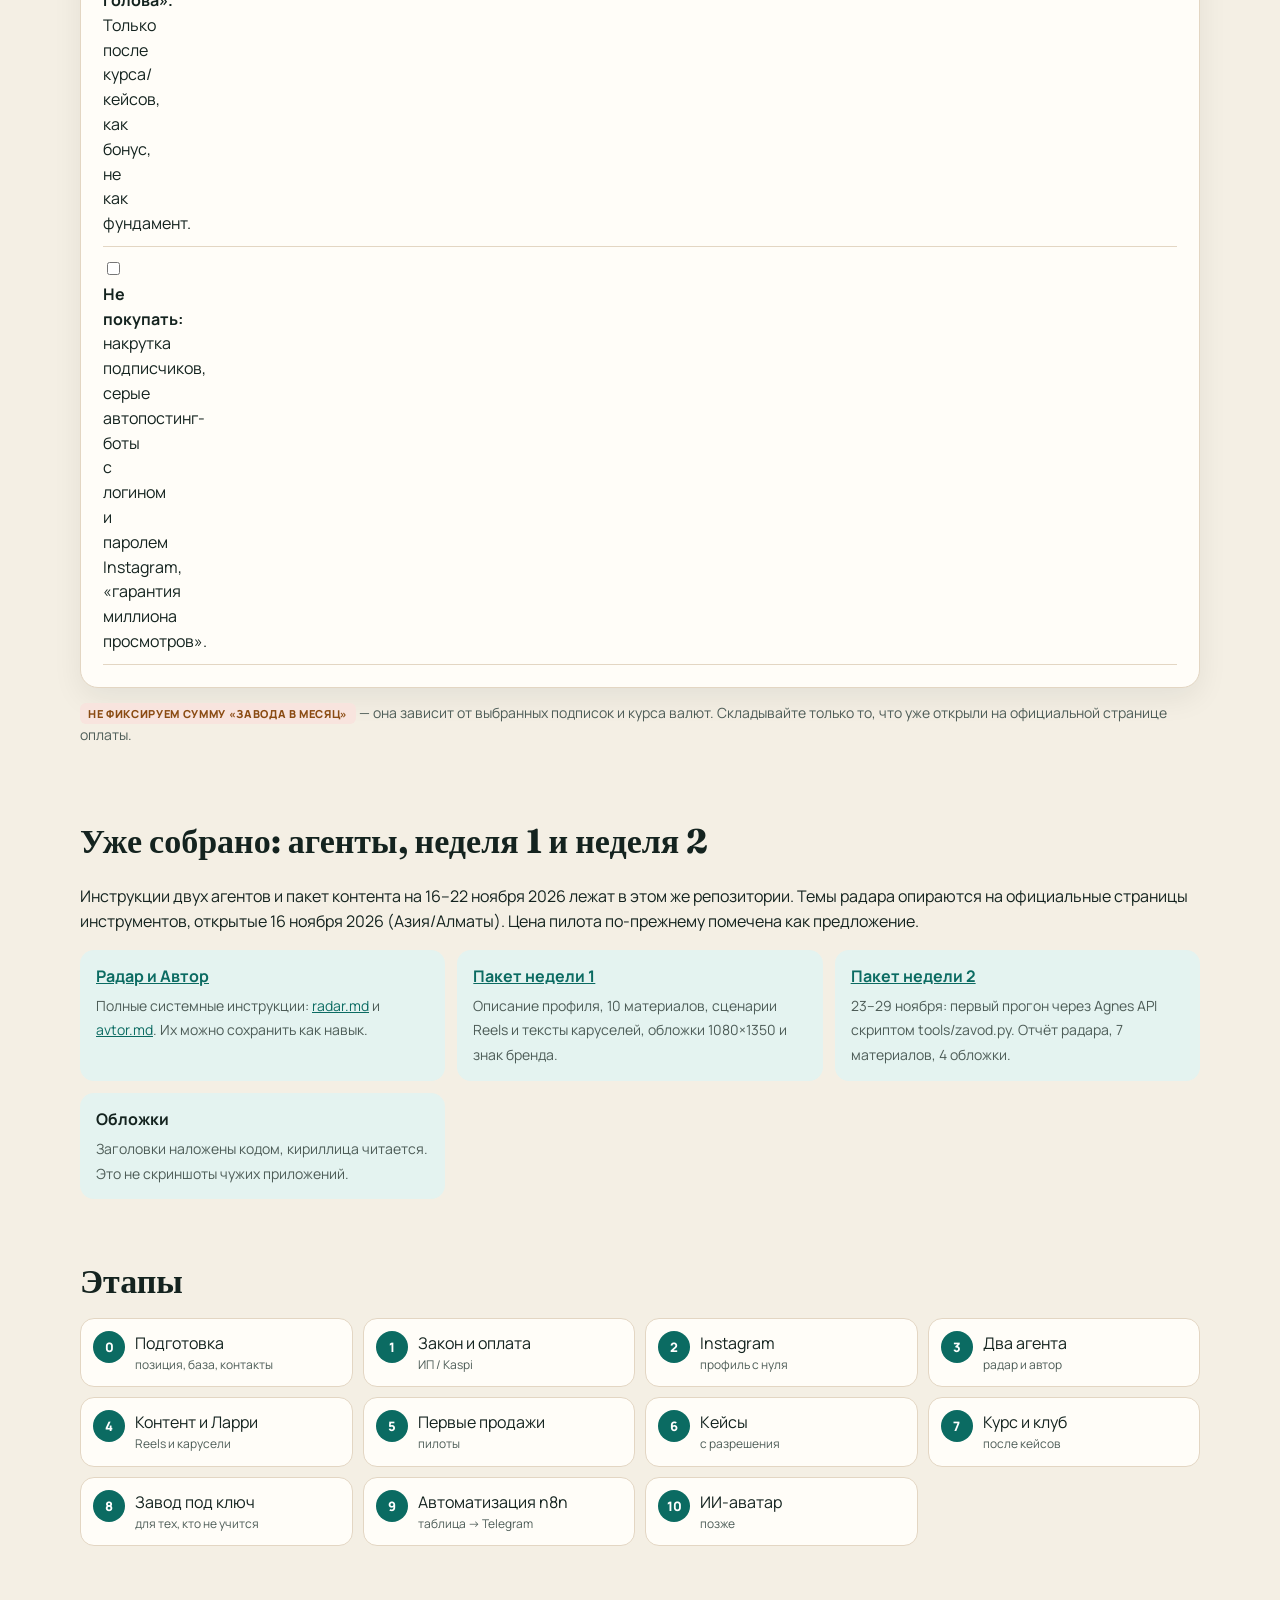
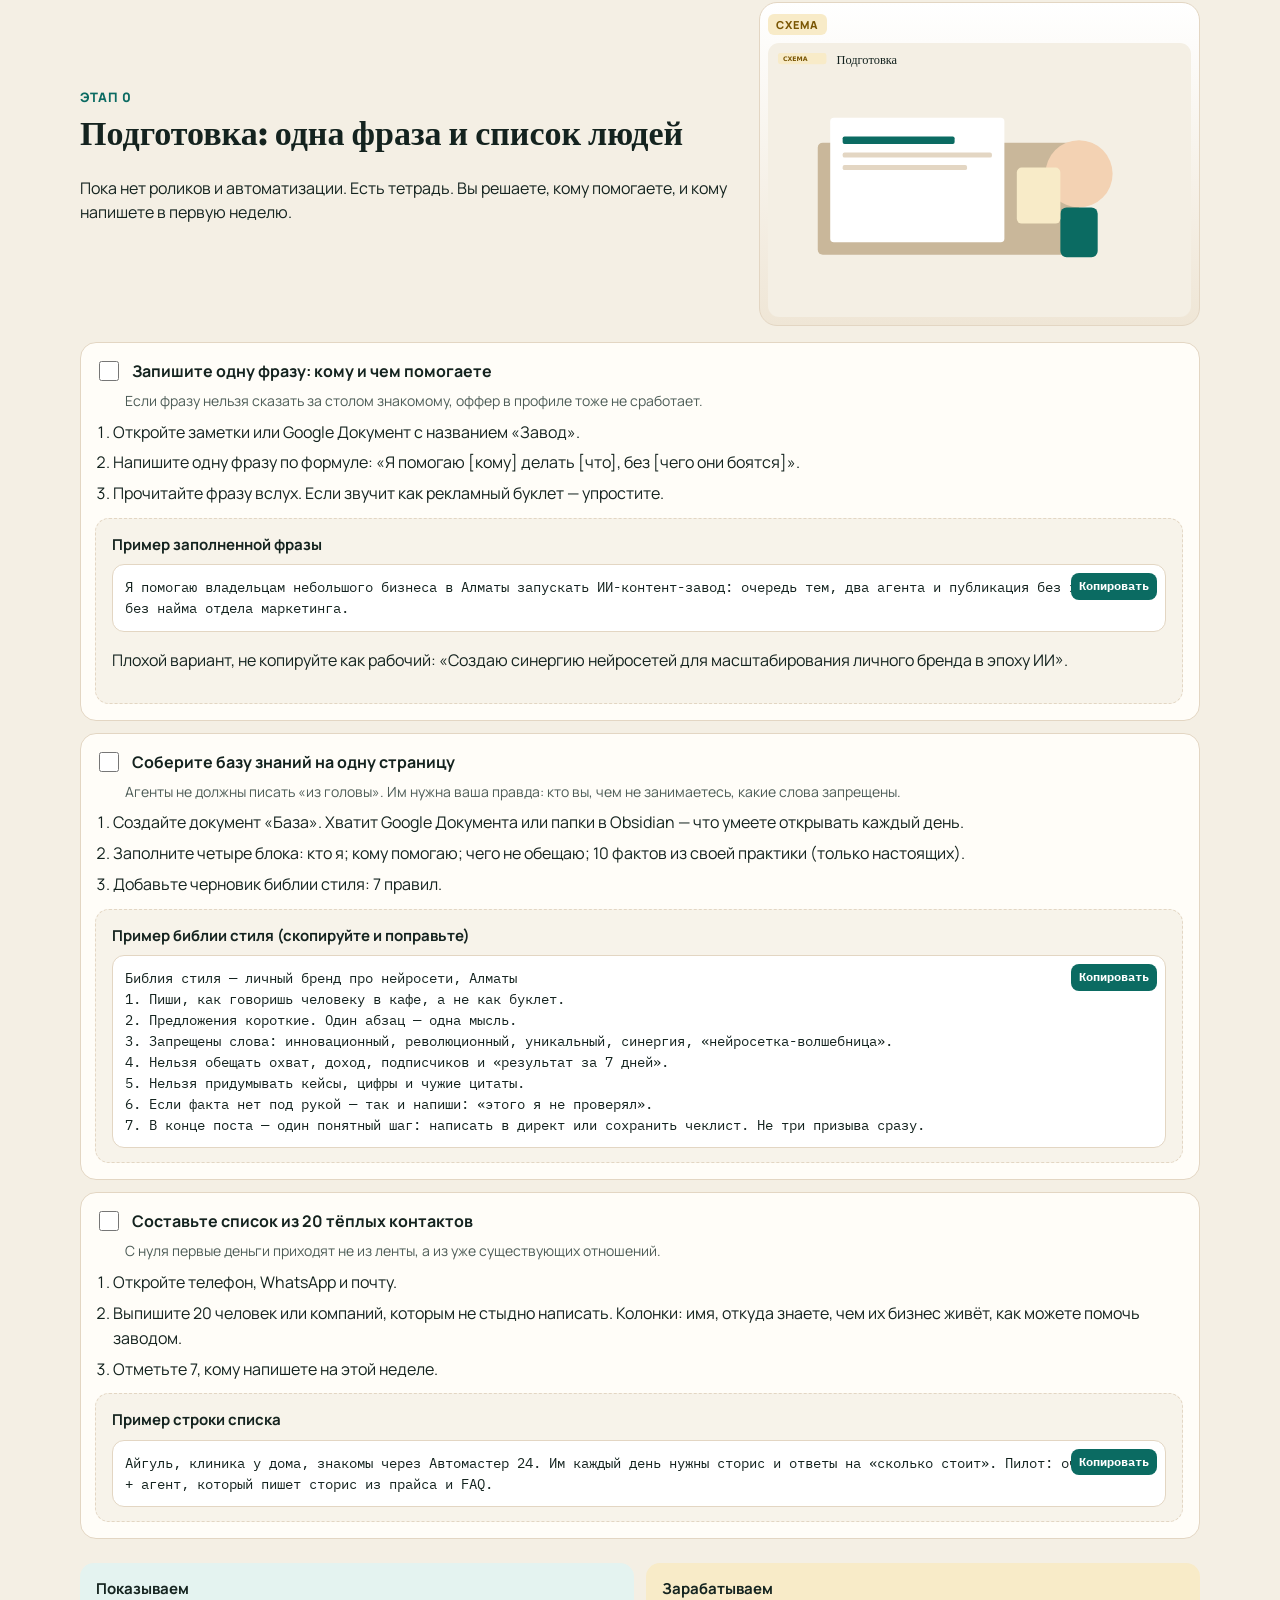
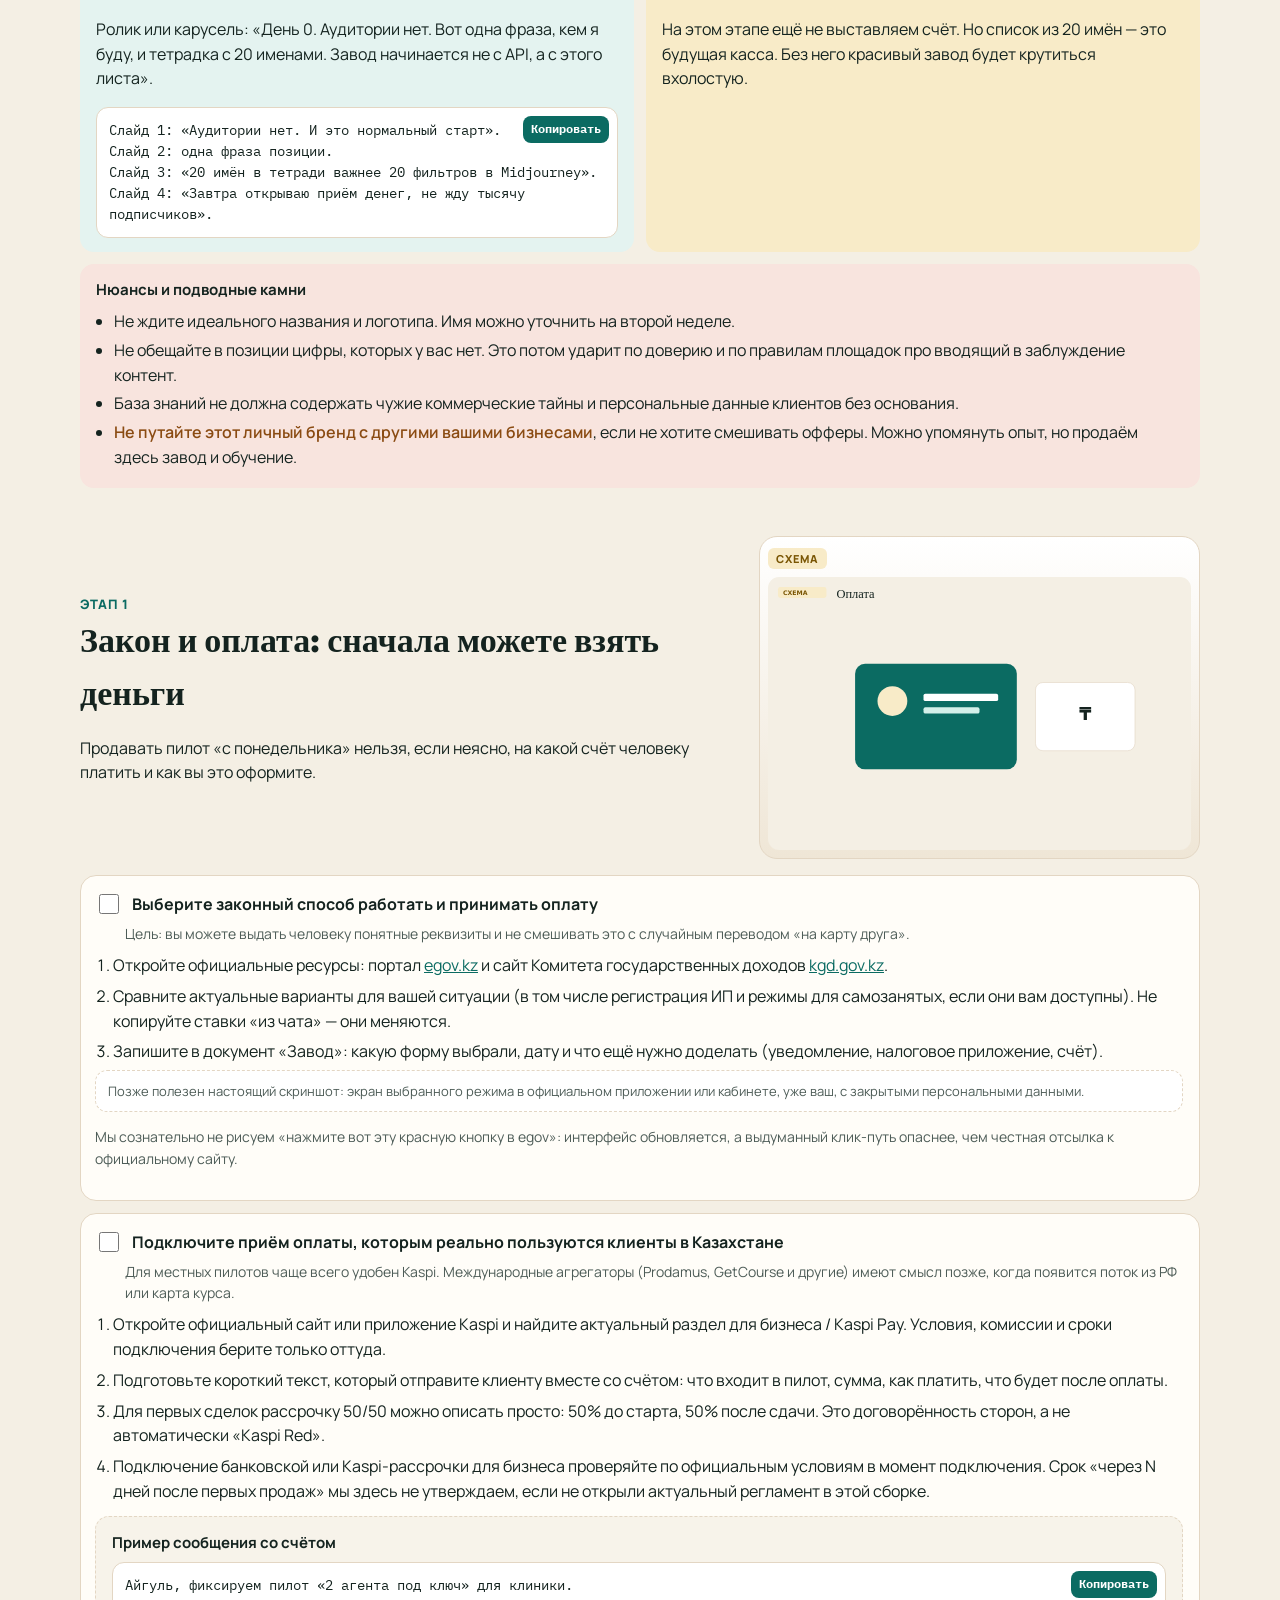
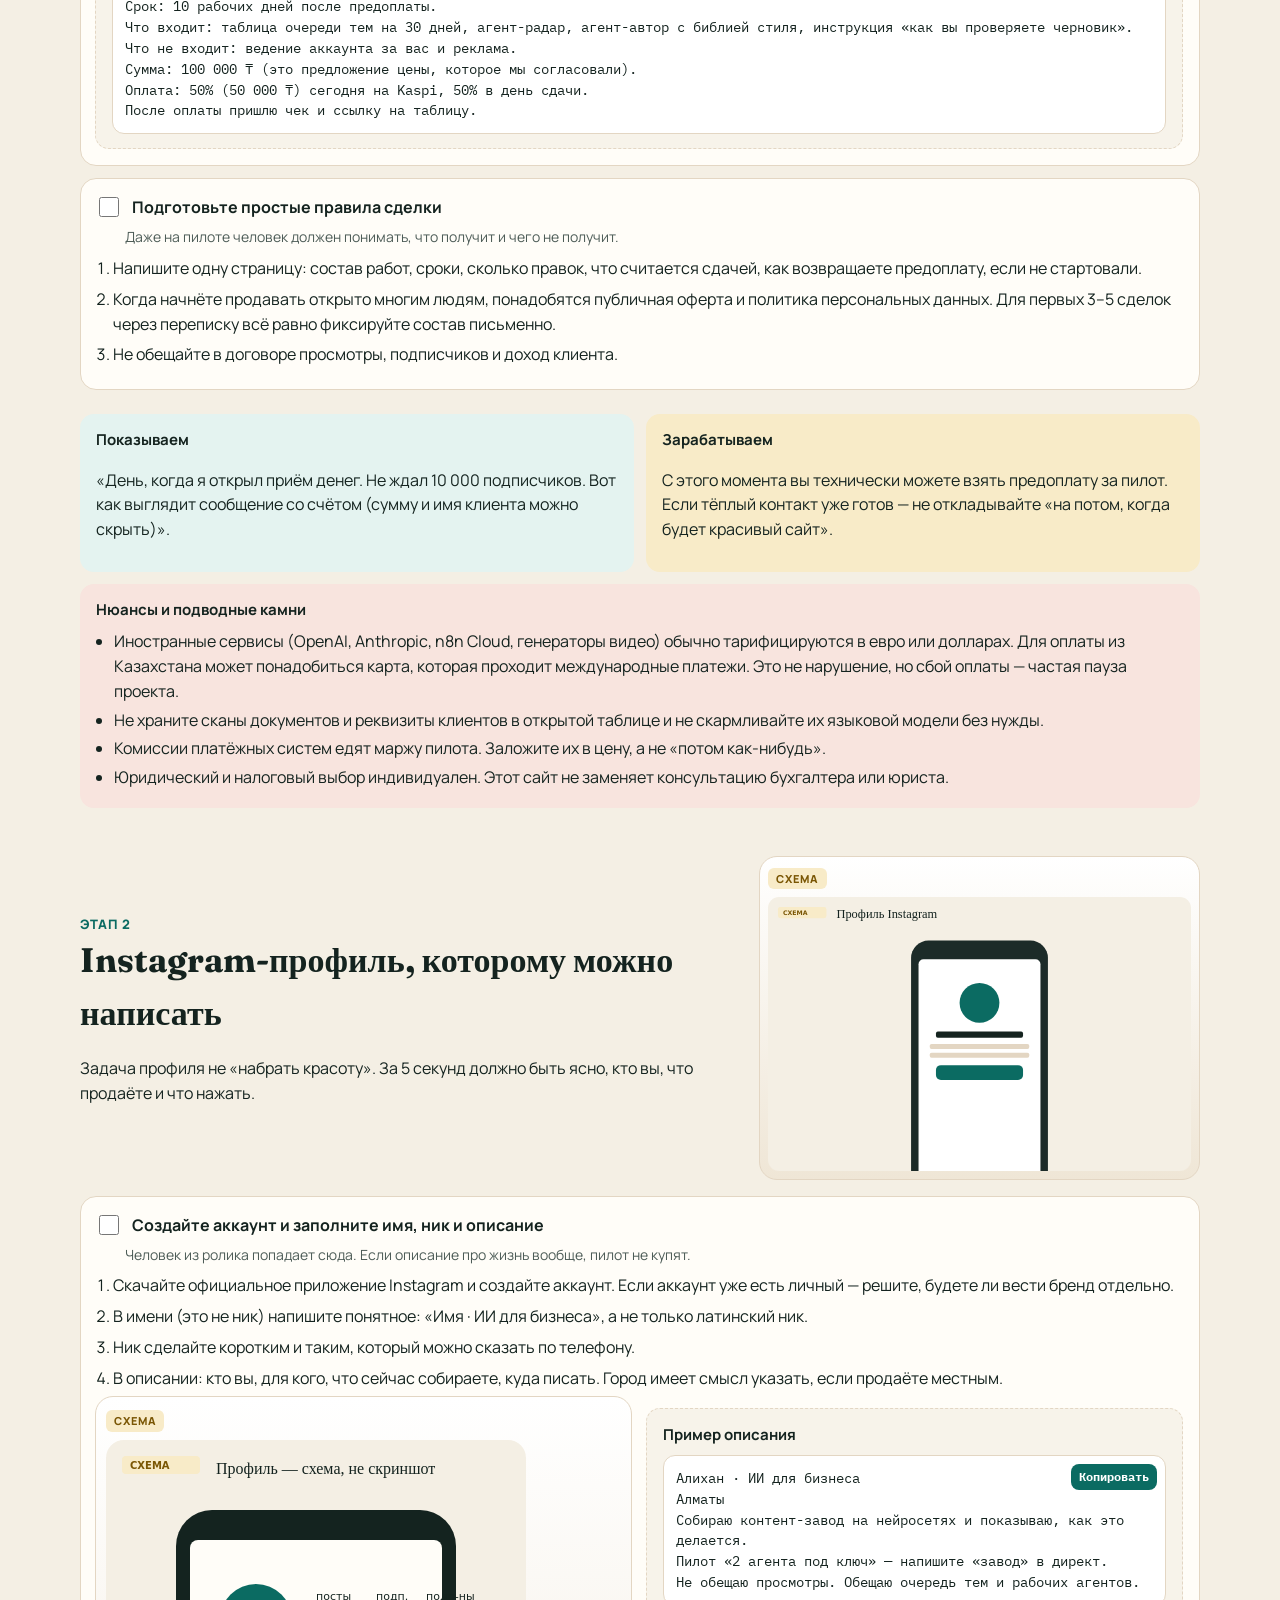
==== commit e69bf196: "Run factory on Agnes AI API: zavod.py, Telegram bot, week-2 content pack" ====
--- a/index.html
+++ b/index.html
@@ -150,11 +150,12 @@
 
     <section class="section anchor" id="pack">
       <div class="wrap">
-        <h2>Уже собрано: агенты и неделя 1</h2>
+        <h2>Уже собрано: агенты, неделя 1 и неделя 2</h2>
         <p>Инструкции двух агентов и пакет контента на 16–22 ноября 2026 лежат в этом же репозитории. Темы радара опираются на официальные страницы инструментов, открытые 16 ноября 2026 (Азия/Алматы). Цена пилота по-прежнему помечена как предложение.</p>
         <div class="end-grid">
           <div class="end-item"><strong><a href="agents/">Радар и Автор</a></strong><span>Полные системные инструкции: <a href="agents/radar.md">radar.md</a> и <a href="agents/avtor.md">avtor.md</a>. Их можно сохранить как навык.</span></div>
           <div class="end-item"><strong><a href="content/week1/">Пакет недели 1</a></strong><span>Описание профиля, 10 материалов, сценарии Reels и тексты каруселей, обложки 1080×1350 и знак бренда.</span></div>
+          <div class="end-item"><strong><a href="content/week2/">Пакет недели 2</a></strong><span>23–29 ноября: первый прогон через Agnes API скриптом tools/zavod.py. Отчёт радара, 7 материалов, 4 обложки.</span></div>
           <div class="end-item"><strong>Обложки</strong><span>Заголовки наложены кодом, кириллица читается. Это не скриншоты чужих приложений.</span></div>
         </div>
       </div>
